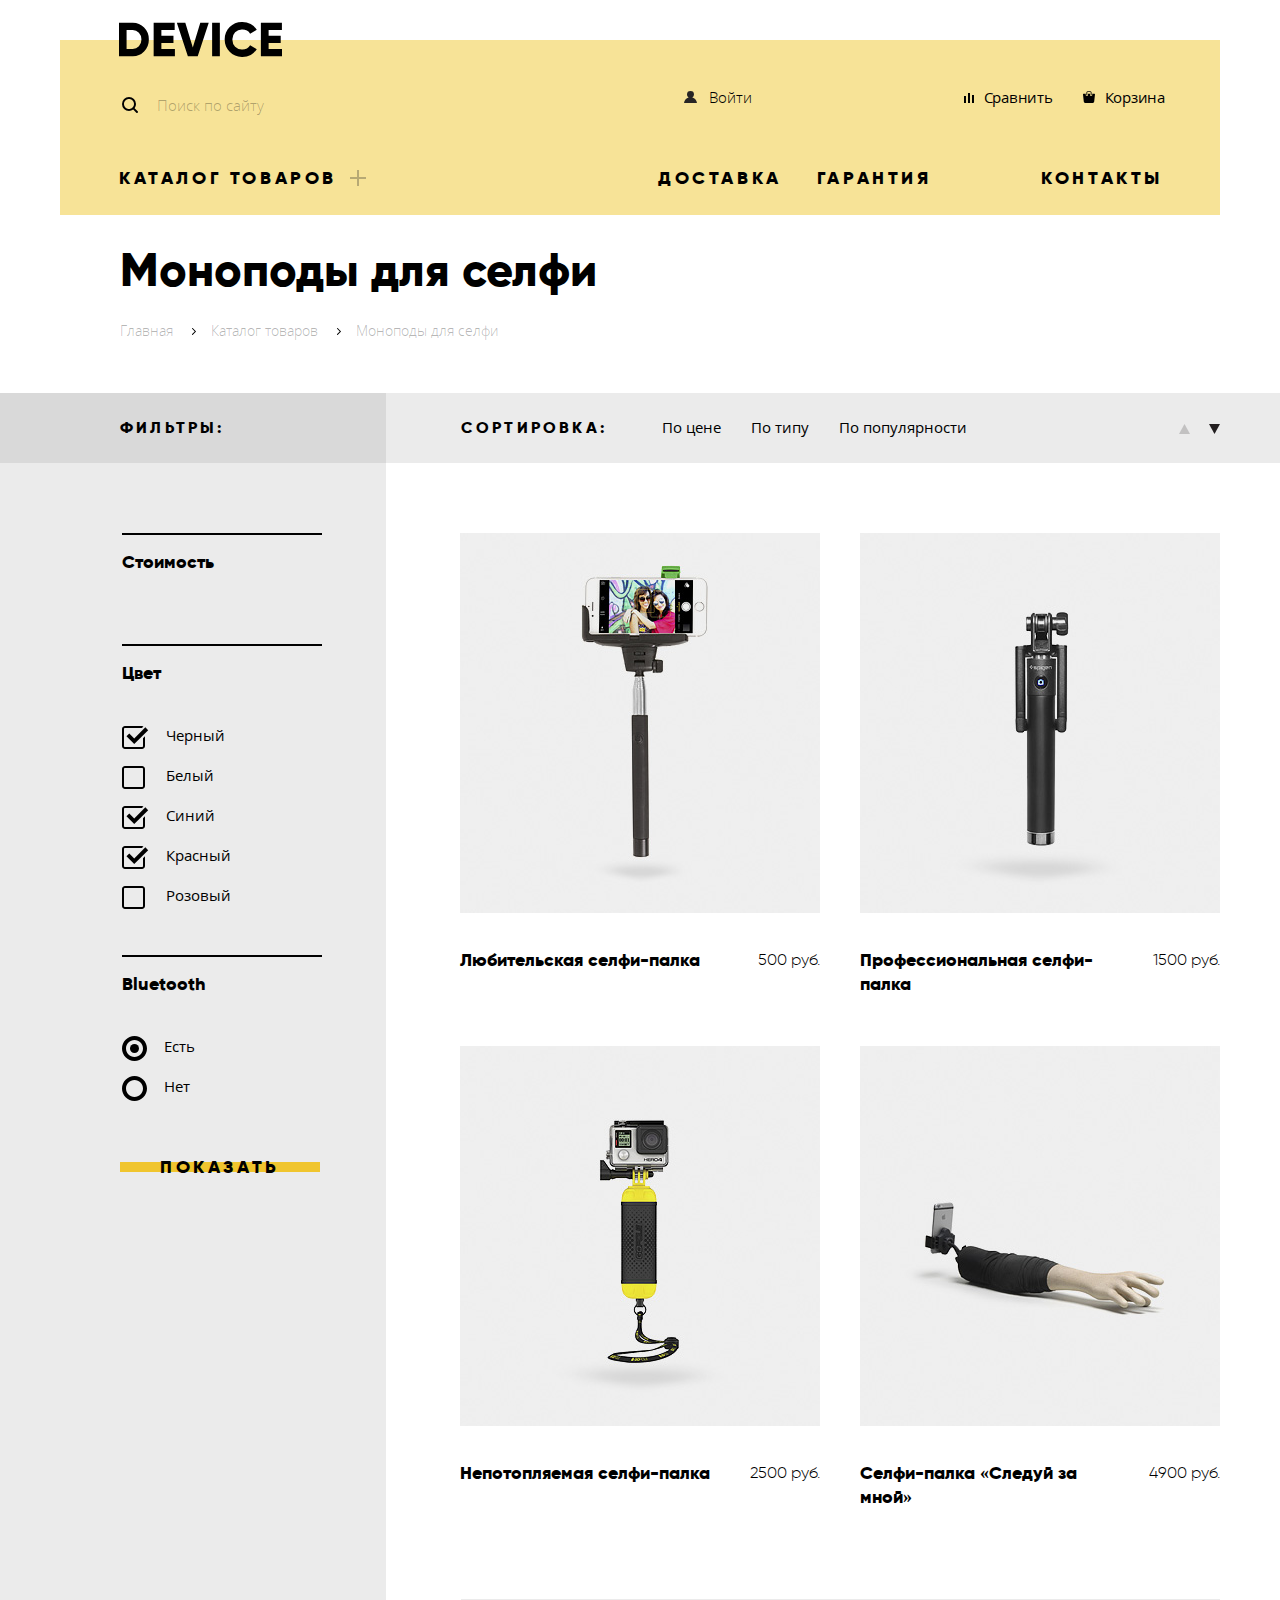
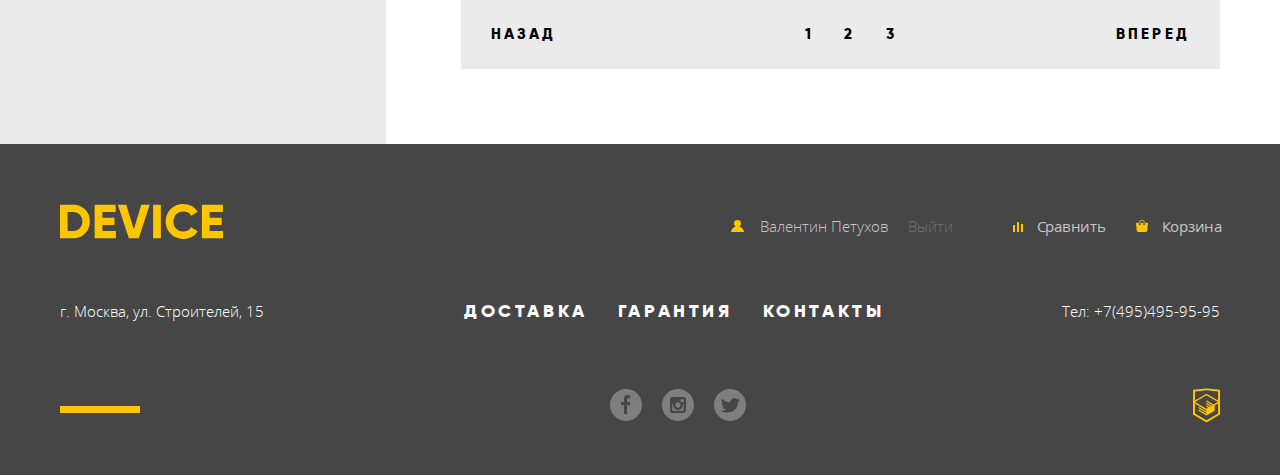
==== catalog.html @ a3d9fb9e "Коммит" ====
<!DOCTYPE html>
<html lang="ru">
  <head>
    <meta charset="utf-8">
    <title>HTML Academy: Девайс</title>
    <link rel="stylesheet" href="css/fonts.css">
    <link rel="stylesheet" href="css/style.css">
  </head>
  <body class="page">
    <!-- Шапка -->
    <header class="header catalog-header">
        <!-- Логотип -->
        <a class="logotype header__logotype" href="index.html" aria-label="Логотип Device">
            <svg xmlns="http://www.w3.org/2000/svg" width="163" height="35" viewBox="0 0 163 35">
                <path d="M-.151.702v33.6h13.532a15.72 15.72 0 0 0 11.72-4.824 16.458 16.458 0 0 0 4.712-11.976 16.458 16.458 0 0 0-4.712-11.976A15.723 15.723 0 0 0 13.381.702H-.151zM7.582 26.91V8.091h5.8a8.646 8.646 0 0 1 6.5 2.568 9.407 9.407 0 0 1 2.489 6.84 9.406 9.406 0 0 1-2.489 6.84 8.642 8.642 0 0 1-6.5 2.568h-5.8zm34.8-5.952h12.082v-7.3H42.378V8.091h13.291V.702H34.645v33.6H55.91V26.91H42.378v-5.952zm36.343 13.344L89.744.702h-8.458l-7.491 24.72L66.304.702h-8.457l11.019 33.6h9.859zm14.4 0h7.733V.702h-7.733v33.6zm38.615-1.416a15.506 15.506 0 0 0 6.041-5.688l-6.67-3.84a7.482 7.482 0 0 1-3.165 3.024 9.87 9.87 0 0 1-4.664 1.1 9.595 9.595 0 0 1-7.177-2.736 9.909 9.909 0 0 1-2.682-7.248 9.909 9.909 0 0 1 2.682-7.248 9.595 9.595 0 0 1 7.177-2.736 9.897 9.897 0 0 1 4.639 1.08 7.592 7.592 0 0 1 3.19 3.048l6.67-3.84a15.873 15.873 0 0 0-6.09-5.688 17.42 17.42 0 0 0-8.409-2.088c-9.779-.272-17.797 7.691-17.591 17.472-.208 9.781 7.809 17.747 17.588 17.476a17.52 17.52 0 0 0 8.458-2.088zm17.881-11.928h12.082v-7.3h-12.085V8.091h13.29V.702h-21.023v33.6h21.265V26.91h-13.532v-5.952z" data-name="-e-logo"/>
            </svg>
        </a>
        <!-- Меню -->
        <section class="menu">
            <h2 class="visually-hidden">Меню</h2>
            <!-- Поиск -->
            <form class="search" action="https://echo.htmlacademy.ru" method="GET">
                <input class="search__input" name="search-field" type="text" placeholder="Поиск по сайту"><!--
             --><button class="search__button" type="submit">Найти</button>
            </form>

            <!-- Блок пользователя -->
            <ul class="user-menu">
                <li class="user-menu__item">
                    <a class="user-menu__link login-icon" href="login.html">Войти</a>
                </li>
            </ul>

            <!-- Блок корзины -->
            <ul class="cart-menu">
                <li class="cart-menu__item">
                    <a class="cart-menu__link compare-icon" href="compare.html">Сравнить</a>
                </li>
                <li class="cart-menu__item">
                    <a class="cart-menu__link cart-icon" href="cart.html">Корзина</a>
                </li>
            </ul>
        </section>

        <!-- Навигация -->
        <nav class="navigation">
            <h2 class="visually-hidden">Навигация</h2>
            <ul class="navigation__list">
                <li class="navigation__item">
                    <button class="navigation__button plus-icon" type="button">Каталог товаров</button>
                </li>
                <li class="navigation__item">
                    <a class="navigation__link" href="">Доставка</a>
                </li>
                <li class="navigation__item">
                    <a class="navigation__link" href="">Гарантия</a>
                </li>
                <li class="navigation__item">
                    <a class="navigation__link" href="">Контакты</a>
                </li>
            </ul>
        </nav>
        <section class="dropdown">
            <h3 class="visually-hidden">Каталог товаров</h3>
            <ul class="dropdown__list">
                <li class="dropdown__item">
                    <a class="dropdown__link" href="">Виртуальная реальность</a>
                </li>
                <li class="dropdown__item">
                    <a class="dropdown__link" href="catalog.html">Моноподы для селфи</a>
                </li>
                <li class="dropdown__item">
                    <a class="dropdown__link" href="">Экшн-камеры</a>
                </li>
            </ul>
            <ul class="dropdown__list">
                <li class="dropdown__item">
                    <a class="dropdown__link" href="">Фитнес-браслеты</a>
                </li>
                <li class="dropdown__item">
                    <a class="dropdown__link" href="">Умные часы</a>
                </li>
            </ul>
            <ul class="dropdown__list">
                <li class="dropdown__item">
                    <a class="dropdown__link" href="">Квадрокоптеры</a>
                </li>
            </ul>
        </section>
    </header>

    <!-- Основное содержание -->
    <main class="main">
       <header class="main__header">
           <h1 class="main__title">Моноподы для селфи</h1>
           <ul class="breadcrumbs">
               <li class="breadcrumbs__item">
                    <a href="index.html" class="breadcrumbs__link">Главная</a>
               </li>
               <li class="breadcrumbs__item">
                    <a href="" class="breadcrumbs__link">Каталог товаров</a>
               </li>
               <li class="breadcrumbs__item">
                    Моноподы для селфи
               </li>
           </ul>
       </header>
       <section class="products">
            <h2 class="visually-hidden">Товары</h2>
           <div class="products__content">
               <section class="filters">
                    <h3 class="filters__title">Фильтры:</h3>
                    <form class="filters__form" action="https://echo.htmlacademy.ru">
                        <fieldset class="filters-group filters__group">
                            <h4 class="filters-group__title">Стоимость</h4>
                            <input type="range">
                        </fieldset>
                        <fieldset class="filters-group filters__group">
                            <h4 class="filters-group__title">Цвет</h4>
                            <input type="checkbox" name="color" value="black" id="color-black" checked>
                            <label for="color-black">Черный</label>
                            <br>
                            <input type="checkbox" name="color" value="white" id="color-white">
                            <label for="color-white">Белый</label>
                            <br>
                            <input type="checkbox" name="color" value="blue" id="color-blue" checked>
                            <label for="color-blue">Синий</label>
                            <br>
                            <input type="checkbox" name="color" value="red" id="color-red" checked>
                            <label for="color-red">Красный</label>
                            <br>
                            <input type="checkbox" name="color" value="pink" id="color-pink">
                            <label for="color-pink">Розовый</label>
                        </fieldset>
                        <fieldset class="filters-group filters__group">
                            <h4 class="filters-group__title">Bluetooth</h4>
                            <input type="radio" name="bluetooth" value="on" id="bluetooth-on" checked>
                            <label for="bluetooth-on">Есть</label>
                            <br>
                            <input type="radio" name="bluetooth" value="off" id="bluetooth-off">
                            <label for="bluetooth-off">Нет</label>
                        </fieldset>
                        <button class="button button--filters" type="submit">Показать</button>
                    </form>
               </section>
               <div class="products-list-wrapper">
                   <section class="sort">
                       <h3 class="sort__title">Сортировка:</h3>
                       <ul class="sort__list">
                           <li class="sort__item">По цене</li>
                           <li class="sort__item">По типу</li>
                           <li class="sort__item">По популярности</li>
                       </ul>
                       <div class="sort__up-down">
                           <button class="up" type="button">По возрастанию</button>
                           <button class="down">По убыванию</button>
                       </div>
                   </section>
                    <ul class="products__list">
                        <li class="product products__item">
                            <div class="product__info">
                                <h3 class="product__title">Любительская селфи-палка</h3>
                                <span class="product__price">500 руб.</span>
                            </div>
                            <img src="img/item-1-jpg.jpg" alt="Любительская селфи-палка" width="360" height="380">
                        </li>
                        <li class="product products__item">
                            <div class="product__info">
                                <h3 class="product product__title">Профессиональная селфи-палка</h3>
                                <span class="product__price">1500 руб.</span>
                            </div>
                            <img src="img/item-2-jpg.jpg" alt="Профессиональная селфи-палка" width="360" height="380">
                        </li>
                        <li class="product products__item">
                            <div class="product__info">
                                <h3 class="product__title">Непотопляемая селфи-палка</h3>
                                <span class="product__price">2500 руб.</span>
                            </div>
                            <img src="img/item-3-jpg.jpg" alt="Непотопляемая селфи-палка" width="360" height="380">
                        </li>
                        <li class="product products__item">
                            <div class="product__info">
                                <h3 class="product__title">Селфи-палка «Следуй за мной»</h3>
                                <span class="product__price">4900 руб.</span>
                            </div>
                            <img src="img/item-4-jpg.jpg" alt="Селфи-палка «Следуй за мной»" width="360" height="380">
                        </li>
                    </ul>
                   <ul class="pagination">
                       <li class="pagination__item">
                            <a class="pagination__link">Назад</a>
                       </li>
                       <li class="pagination__item">
                           <a class="pagination__link">1</a>
                       </li>
                       <li class="pagination__item">
                           <a class="pagination__link" href="catalog/page-2.html">2</a>
                       </li>
                       <li class="pagination__item">
                           <a class="pagination__link" href="catalog/page-3.html">3</a>
                       </li>
                       <li class="pagination__item">
                           <a class="pagination__link" href="catalog/page-4.html">Вперед</a>
                       </li>
                   </ul>
               </div>
           </div>
       </section>
    </main>

    <!-- Подвал -->
    <footer class="footer">
        <div class="footer__row">
            <!-- Логотип -->
            <a class="logotype logotype--gold" href="index.html" aria-label="Логотип Device">
                <svg xmlns="http://www.w3.org/2000/svg" width="163" height="35" viewBox="0 0 163 35">
                    <path d="M-.151.702v33.6h13.532a15.72 15.72 0 0 0 11.72-4.824 16.458 16.458 0 0 0 4.712-11.976 16.458 16.458 0 0 0-4.712-11.976A15.723 15.723 0 0 0 13.381.702H-.151zM7.582 26.91V8.091h5.8a8.646 8.646 0 0 1 6.5 2.568 9.407 9.407 0 0 1 2.489 6.84 9.406 9.406 0 0 1-2.489 6.84 8.642 8.642 0 0 1-6.5 2.568h-5.8zm34.8-5.952h12.082v-7.3H42.378V8.091h13.291V.702H34.645v33.6H55.91V26.91H42.378v-5.952zm36.343 13.344L89.744.702h-8.458l-7.491 24.72L66.304.702h-8.457l11.019 33.6h9.859zm14.4 0h7.733V.702h-7.733v33.6zm38.615-1.416a15.506 15.506 0 0 0 6.041-5.688l-6.67-3.84a7.482 7.482 0 0 1-3.165 3.024 9.87 9.87 0 0 1-4.664 1.1 9.595 9.595 0 0 1-7.177-2.736 9.909 9.909 0 0 1-2.682-7.248 9.909 9.909 0 0 1 2.682-7.248 9.595 9.595 0 0 1 7.177-2.736 9.897 9.897 0 0 1 4.639 1.08 7.592 7.592 0 0 1 3.19 3.048l6.67-3.84a15.873 15.873 0 0 0-6.09-5.688 17.42 17.42 0 0 0-8.409-2.088c-9.779-.272-17.797 7.691-17.591 17.472-.208 9.781 7.809 17.747 17.588 17.476a17.52 17.52 0 0 0 8.458-2.088zm17.881-11.928h12.082v-7.3h-12.085V8.091h13.29V.702h-21.023v33.6h21.265V26.91h-13.532v-5.952z" data-name="-e-logo"/>
                </svg>
            </a>

            <!-- Блок пользователя -->
            <ul class="user-menu footer__user-menu">
                <li class="user-menu__item login-icon login-icon--gold">
                    <a class="user-menu__link user-menu__link--color_white" href="profile.html">Валентин Петухов</a>
                </li>
                <li class="user-menu__item logout">
                    <a class="user-menu__link user-menu__link--color_white" href="logout.html">Выйти</a>
                </li>
            </ul>

            <!-- Блок корзины -->
            <ul class="cart-menu footer__cart-menu">
                <li class="cart-menu__item compare-icon compare-icon--gold">
                    <a class="cart-menu__link cart-menu__link--color_white" href="compare.html">Сравнить</a>
                </li>
                <li class="cart-menu__item cart-icon cart-icon--gold">
                    <a class="cart-menu__link cart-menu__link--color_white" href="cart.html">Корзина</a>
                </li>
            </ul>
        </div>

        <div class="footer__row">
            <address class="address">г. Москва, ул. Строителей, 15</address>

            <!-- Навигация -->
            <nav class="footer-navigation">
                <h2 class="visually-hidden">Навигация</h2>
                <ul class="footer-navigation__list">
                    <li class="footer-navigation__item">
                        <a class="footer-navigation__link" href="">Доставка</a>
                    </li>
                    <li class="footer-navigation__item">
                        <a class="footer-navigation__link" href="">Гарантия</a>
                    </li>
                    <li class="footer-navigation__item">
                        <a class="footer-navigation__link" href="">Контакты</a>
                    </li>
                </ul>
            </nav>

            <span class="telephone">Тел: <a href="tel:+74954959595">+7(495)495-95-95</a></span>
        </div>

        <div class="footer__row footer__string">
            <!-- Социальные сети -->
            <ul class="socials">
                <li class="socials__item">
                    <a class="socials__link" href="">
                        <img src="img/fb.svg" alt="Мы в Фейсбук" width="32" height="32">
                    </a>
                </li>
                <li class="socials__item">
                    <a class="socials__link" href="">
                        <img src="img/instagram.svg" alt="Мы в Инстаграм" width="32" height="32">
                    </a>
                </li>
                <li class="socials__item">
                    <a class="socials__link" href="">
                        <img src="img/twitter.svg" alt="Мы в Твиттер" width="32" height="32">
                    </a>
                </li>
            </ul>

            <!-- Копирайт -->
            <a class="copyright" href="https://up.htmlacademy.ru/htmlcss/26" target="_blank">
                <img src="img/logo-html.svg" alt="Разработано HTML Academy" width="27" height="35">
            </a>
        </div>
    </footer>

    <!-- Модальное окно: Написать нам -->
    <div class="contacts--modal">
        <form class="contacts--modal__form" action="https://echo.htmlacademy.ru" method="post">
            <label for="name-field--modal">Ваше имя:</label>
            <input class="contacts--modal__name-field" id="name-field--modal" type="text">
            <label for="email-field--modal">Ваш e-mail:</label>
            <input class="contacts--modal__email-field" id="email-field--modal" type="email">
            <label for="text-field--modal">Текст письма:</label>
            <textarea class="contacts--modal__text-field" name="text" id="text-field--modal">
                В свободной форме
            </textarea>
            <button class="button" type="submit">Отправить</button>
        </form>
        <button class="contacts--modal__close-button">Закрыть</button>
    </div>

    <!-- Модальное окно: Карта -->
    <div class="map--modal">
        <a class="map--modal__link" href="https://www.google.ru/maps/place/%D1%83%D0%BB.+%D0%A1%D1%82%D1%80%D0%BE%D0%B8%D1%82%D0%B5%D0%BB%D0%B5%D0%B9,+15,+%D0%9C%D0%BE%D1%81%D0%BA%D0%B2%D0%B0,+119311/@55.687034,37.5274293,17z/data=!3m1!4b1!4m5!3m4!1s0x46b54cf65f5c8955:0x694710ccd55501e!8m2!3d55.687031!4d37.529618?hl=ru" target="_blank">
            <img class="map--modal__image" src="img/map-big-jpg.jpg" alt="Адрес: г. Москва, ул. Строителей д. 15" width="960" height="559">
        </a>
        <button class="map--modal__close-button">Закрыть</button>
    </div>
    <script src="js/script.js"></script>
</body>
</html>
---- css/fonts.css ----
@font-face {
  font-family: "Open Sans";
  src: url("../fonts/opensans.woff2") format("woff2"),
       url("../fonts/opensans.woff") format("woff"),
       url("../fonts/OpenSans-Regular.ttf") format("truetype");
  font-weight: 500;
}

@font-face {
  font-family: "Open Sans";
  src: url("../fonts/opensanslight.woff2") format("woff2"),
       url("../fonts/opensanslight.woff") format("woff"),
       url("../fonts/OpenSans-Light.ttf") format("truetype");
  font-weight: 100;
}

@font-face {
  font-family: "Gilroy";
  src: url("../fonts/gilroylight.woff2") format("woff2"),
       url("../fonts/gilroylight.woff") format("woff"),
       url("../fonts/Gilroylight.ttf") format("truetype");
  font-weight: 100;
}

@font-face {
  font-family: "Gilroy";
  src: url("../fonts/gilroyextrabold.woff2") format("woff2"),
       url("../fonts/gilroyextrabold.woff") format("woff"),
       url("../fonts/Gilroyextrabold.ttf") format("truetype");
  font-weight: 900;
}
---- css/style.css ----
/*************************************** БАЗОВЫЕ СТИЛИ ************************************/

*:focus {
  outline: none;
}

*, *::before, *::after {
  box-sizing: inherit;
}

html {
  box-sizing: border-box;
}

html,
body {
  /* Типографика */
  font-family: "Open Sans";
  font-weight: 100;
  font-size: 15px;
  font-weight: normal;
  line-height: 30px;

  /* Оформление */
  background-color: #fff;
}

body {
  /* Блочная модель */
  margin: 0;
  padding-top: 40px;
}

a,
button {
  /* Типографика */
  font: inherit;
  text-decoration: none;
  color: #000;
  cursor: pointer;
}

/************************************* СЛУЖЕБНЫЕ КЛАССЫ *********************************************/

.visually-hidden {
  /* Пока не доступное скрытие элементов */
  display: none;
}

/************************************* КАСТОМНЫЕ ЭЛЕМЕНТЫ ******************************************/

/* Логотип */
.logotype--gold svg {
  /* Оформление */
  fill: #ffc600;
}

/* Кнопка */
.button {
  /* Позиционирование */
  position: relative;
  z-index: 10;

  /* Блочная модель */
  display: block;
  width: 220px;

  /* Типографика */
  font-family: "Gilroy";
  font-weight: 900;
  font-size: 18px;
  line-height: 40px;
  text-transform: uppercase;
  letter-spacing: 3.6px;
  text-align: center;

  /* Оформление */
  background: none;
  background-color: transparent;
  border: none;
}

.button--s {
  width: 160px;
}

.button--xl {
  width: 260px;
}

.button::before {
  content: "";

  /* Позиционирование */
  position: absolute;
  top: 16px;
  bottom: 16px;
  left: 0;
  right: 0;
  z-index: -1;

  /* Блочная модель */
  display: block;
  padding: 0;

  /* Анимация */
  transition: top, bottom;
  transition-duration: 0.3s;

  /* Оформление */
  background-color: #f0c52e;
}

.button:hover::before {
  /* Позиционирование */
  top: 0;
  bottom: 0;
}

.button:active {
  /* Оформление */
  color: rgba(0, 0, 0, 0.3);
}

.address {
  font-family: "Open Sans";
  font-weight: 100;
  font-size: 15px;
  line-height: 30px;
  font-style: normal;
}

.contacts--modal,
.map--modal {
  display: none;
}

/***************************************** ШАПКА ************************************/

.header {
  /* Позиционирование */
  position: relative;

  /* Блочная модель */
  width: 1160px;
  min-height: 324px;
  padding-top: 42px;
  padding-left: 59px;
  padding-right: 57px;
  margin-left: auto;
  margin-right: auto;

  /* Оформление */
  background-color: #F7E397;
}

.catalog-header {
  /* Блочная модель */
  min-height: 0;

  /* Оформление */
  border-bottom: 1px solid transparent;
}

.header__logotype {
  /* Позиционирование */
  position: absolute;
  top: -18px;
}

.header__logotype:hover {
  /* Оформление */
  opacity: 0.6;
}

.header__logotype:active {
  /* Оформление */
  opacity: 0.3;
}

/********************* Меню ********************/

.menu {
  /* Блочная модель */
  display: flex;
  margin-bottom: 36px;
}

.search {
  /* Блочная модель */
  margin-left: 3px;
  margin-right: 240px;
}

.search__input {
  /* Блочная модель */
  padding-left: 35px;

  /* Типографика */
  font: inherit;
  color: rgba(0, 0, 0, 0.3);
  line-height: 40px;

  /* Оформление */
  background: none;
  background-image: url("../img/search.svg");
  background-repeat: no-repeat;
  background-position: 0 50%;
  border: none;
}

.search__input::-webkit-input-placeholder {
  /* Типографика */
  font-family: "Open Sans";
  font-weight: 100;
  font-size: 15px;
  line-height: 30px;
  color: rgba(0, 0, 0, 0.3);
}

.search__input:-ms-input-placeholder {
  /* Типографика */
  font-family: "Open Sans";
  font-weight: 100;
  font-size: 15px;
  line-height: 30px;
  color: rgba(0, 0, 0, 0.3);
}

.search__input:-moz-placeholder {
  font-family: "Open Sans";
  font-weight: 100;
  font-size: 15px;
  line-height: 30px;
  color: rgba(0, 0, 0, 0.3);
}

.search__input:hover::-webkit-input-placeholder {
  /* Типографика */
  color: rgba(0, 0, 0, 0.6);
}

.search__input:hover:-ms-input-placeholder {
  /* Типографика */
  color: rgba(0, 0, 0, 0.6);
}

.search__input:hover:-moz-placeholder {
  /* Типографика */
  color: rgba(0, 0, 0, 0.6);
}

.search__input:focus {
  /* Типографика */
  color: rgba(0, 0, 0, 1);

  /* Оформление */
  border-bottom: 2px solid black;
}

.search__button {
  /* Блочная модель */
  padding-left: 20px;
  padding-right: 20px;

  /* Типографика */
  font-family: "Open Sans";
  font-weight: 100;
  font-size: 15px;
  line-height: 40px;

  /* Оформление */
  background: none;
  border: 2px solid black;
  visibility: hidden;
}

.search__input:focus + .search__button,
.search__button:hover {
  /* Оформление */
  visibility: visible;
}

.search__button:hover {
  /* Типографика */
  color: #fff;

  /* Оформление */
  background-color: #000;
}

.search__button:active {
  /* Типографика */
  color: rgba(255, 255, 255, 0.3);
}

.user-menu {
  /* Блочная модель */
  display: flex;
  margin: 0;
  padding: 0;

  /* Оформление */
  list-style: none;
}

.user-menu__item {
  /* Блочная модель */
  margin-right: 20px;
}

.user-menu__link {
  /* Типографика */
  font-family: "Open Sans";
  font-weight: 100;

  /* Оформление */
  background: none;
  border: none;
}

.dropdown__link:hover,
.navigation__button:hover,
.navigation__link:hover,
.cart-menu__link:hover,
.user-menu__link:hover {
  /* Типографика */
  color: rgba(0, 0, 0, 0.6);
}

.dropdown__link:active,
.navigation__button:active,
.navigation__link:active,
.cart-menu__link:active,
.user-menu__link:active {
  /* Типографика */
  color: rgba(0, 0, 0, 0.3);
}

.logout {
  /* Оформление */
  opacity: 0.3;
}

.login-icon::before {
  content: "";

  /* Блочная модель */
  display: inline-block;
  margin-right: 12px;
  width: 13px;
  height: 12px;

  /* Блочная модель */
  background-image: url("../img/user.svg");
}

.cart-menu {
  /* Блочная модель */
  display: flex;
  margin: 0;
  margin-left: auto;
  padding: 0;

  /* Оформление */
  list-style: none;
}

.cart-menu__link {
  /* Типографика */
  letter-spacing: -0.24px;

  /* Оформление */
  background: none;
  border: none;
}

.compare-icon::before {
  content: "";

  /* Блочная модель */
  display: inline-block;
  margin-right: 10px;
  width: 10px;
  height: 10px;

  /* Оформление */
  background-image: url("../img/compare.svg");
}

.cart-icon::before {
  content: "";

  /* Блочная модель */
  display: inline-block;
  margin-right: 10px;
  width: 12px;
  height: 12px;

  /* Оформление */
  background-image: url("../img/cart.svg");
}

.cart-menu__item:last-child {
  /* Блочная модель */
  margin-left: 30px;
  margin-right: -2px;
}

/****************** Навигация ******************/

.navigation {
  /* Блочная модель */
  margin-bottom: 20px;
}

.navigation__list {
  /* Блочная модель */
  display: flex;
  padding: 0;
  margin: 0;

  /* Типографика */
  font-family: "Gilroy";
  font-weight: 900;

  /* Оформление */
  list-style: none;
}

.navigation__item {
  /* Блочная модель */
  margin-right: 35px;
}

.navigation__item:first-child {
  /* Блочная модель */
  margin-right: 292px;
}

.navigation__item:last-child {
  /* Блочная модель */
  margin-left: auto;
  margin-right: 0;
}

.navigation__button {
  /* Блочная модель */
  padding: 0;

  /* Типографика */
  font-size: 18px;
  line-height: 24px;
  text-transform: uppercase;
  letter-spacing: 3.6px;

  /* Оформление */
  background: none;
  border: none;
}

.plus-icon::after {
  content: "";

  /* Блочная модель */
  display: inline-block;
  margin-left: 13px;
  width: 16px;
  height: 16px;

  /* Типографика */
  vertical-align: -2px;

  /* Оформление */
  background-image: url("../img/plus.svg");
  opacity: 0.3;
}

.navigation__link {
  /* Типографика */
  font-size: 18px;
  line-height: 24px;
  text-transform: uppercase;
  letter-spacing: 3.6px;
}

.dropdown {
  /* Позиционирование */
  position: relative;
  z-index: 20;

  /* Блочная модель */
  display: none;

  /* Типографика */
  font-family: "Open Sans";
  font-weight: 100;

  /* Оформление */
  background-color: #F7E397;
}

.dropdown__list {
  /* Блочная модель */
  margin: 0;
  margin-right: 60px;
  padding: 0;

  /* Типографика */
  list-style: none;
}

.dropdown__item {
  /* Блочная модель */
  margin-bottom: 20px;
}

/****************** Промо блок *****************/

.promo {
  /* Позиционирование */
  position: relative;
  z-index: 0;

  /* Блочная модель */
  width: 1160px;
  padding-left: 60px;
  padding-right: 60px;
  margin: 0 auto;
  margin-top: -125px;
  margin-bottom: 50px;
}

.slider {
  /* Позиционирование */
  position: relative;

  /* Блочная модель */
  height: 550px;

  /* Разное */
  overflow: hidden;
}

.slider__controls {
  /* Позиционирование */
  position: absolute;
  bottom: 175px;
  right: 0;

  /* Блочная модель */
  display: flex;

  /* Оформление */
  list-style: none;
}

#slider-button1:checked ~ .slider__cards {
  /* Разное */
  transform: translateY(0);
}

#slider-button2:checked ~ .slider__cards {
  /* Разное */
  transform: translateY(-600px);
}

#slider-button3:checked ~ .slider__cards {
  /* Разное */
  transform: translateY(-1200px);
}

.slider-controls__item {
  /* Блочная модель */
  margin-right: 8px;
}

.slider-controls__button {
  /* Блочная модель */
  display: inline-block;
  width: 12px;
  height: 12px;

  /* Оформление */
  background-image: url("../img/slider-button-empty.svg");
  background-size: 12px 12px;

  /* Разное */
  cursor: pointer;
}

.slider-controls input:checked ~ .slider-controls__button {
  /* Оформление */
  background-image: url("../img/slider-button.svg");
}

.slider-controls input {
  /* Блочная модель */
  margin: 0;

  /* Оформление */
  visibility: hidden;
}

.slider-controls__button:focus {
  /* Оформление */
  background-image: url("../img/slider-button.svg");
}


.slider__cards {
  /* Блочная модель */
  padding: 0;

  /* Анимация */
  transition: transform 0.5s ease-in-out;

  /* Разное */
  transform: translateY(0px);
}

.product-card {
  /* Позиционирование */
  position: relative;

  /* Блочная модель */
  display: flex;
  flex-direction: row-reverse;
  justify-content: space-between;
  height: 550px;
  padding: 0;
  margin: 0;
  margin-bottom: 50px;
}

.product-card__info {
  /* Блочная модель */
  width: 510px;
}

.product-card__info::before {
  content: "";

  /* Позиционирование */
  position: absolute;
  top: 35px;

  /* Блочная модель */
  display: block;
  width: 100px;
  height: 7px;

  /* Оформление */
  background-color: #fff;
}

.product-card__title {
  /* Блочная модель */
  margin: 0;
  margin-top: 77px;
  margin-bottom: 18px;

  /* Типографика */
  font-family: "Gilroy";
  font-weight: bolder;
  font-size: 47px;
  line-height: 56px;
  letter-spacing: 0.47px;
}

.product-card__text {
  /* Блочная модель */
  margin-bottom: 43px;

  /* Типографика */
  color: #464646;
}

.product-card__button {
  /* Блочная модель */
  margin-bottom: 52px;
}

.product-card__characters {
  /* Блочная модель */
  display: flex;

  /* Типографика */
  font-family: "Gilroy";
  font-weight: 100;
}

.product-card__characters-group {
  /* Блочная модель */
  display: flex;
  flex-direction: column-reverse;
  align-items: flex-start;
  margin-right: 80px;
}

.product-card__characters-group:last-child {
  /* Блочная модель */
  margin: 0;
}

.product-card__key {
  /* Типографика */
  font-size: 13px;
}

.product-card__value {
  /* Блочная модель */
  margin: 0;
  margin-bottom: 5px;

  /* Типографика */
  font-size: 36px;
  line-height: 48px;
}

.slider__index {
  /* Позиционирование */
  position: absolute;
  top: -16px;
  right: 0px;
  z-index: -1;

  /* Типографика */
  font-family: "Gilroy";
  font-weight: bolder;
  font-size: 179px;
  line-height: 179px;
  color: #fff;
}

/****************** Каталог ********************/

.main__catalog {
  /* Блочная модель */
  margin-bottom: 180px;
}

.catalog {
  /* Блочная модель */
  width: 1160px;
  margin-left: auto;
  margin-right: auto;
}

.catalog__list {
  /* Блочная модель */
  display: flex;
  justify-content: space-between;
  padding: 0;
  margin: 0;

  /* Типографика */
  font-family: "Gilroy";
  font-weight: 900;
  font-size: 18px;
  line-height: 24px;
  letter-spacing: 0.18px;

  /* Оформление */
  list-style: none;
}

.catalog__item {
  /* Блочная модель */
  width: 160px;
}

.catalog__link {
  /* Позиционирование */
  position: relative;
}

.catalog__link::before {
  content: "";

  /* Блочная модель */
  display: block;
  height: 160px;
  margin-bottom: 40px;

  /* Оформление */
  background-color: #F7E397;
}

.catalog__link:hover::before {
  /* Оформление */
  background-color: #f0c52e;
}

.catalog__link--bg_virtual-reality::before {
  /* Оформление */
  background-image: url("../img/popular-1.svg");
  background-size: 97px 55px;
  background-repeat: no-repeat;
  background-position: 50% 50%;
}

.catalog__link--bg_monopods-for-selfie::before {
  /* Оформление */
  background-image: url("../img/popular-2.svg");
  background-size: 86px 117px;
  background-repeat: no-repeat;
  background-position: 50% 100%;
}

.catalog__link--bg_action-cameras::before {
  /* Оформление */
  background-image: url("../img/popular-3.svg");
  background-size: 71px 87px;
  background-repeat: no-repeat;
  background-position: 50% 50%;
}

.catalog__link--bg_fitness-bracelets::before {
  /* Оформление */
  background-image: url("../img/popular-4.svg");
  background-size: 107px 65px;
  background-repeat: no-repeat;
  background-position: 50% 50%;
}

.catalog__link--bg_smart-watches::before {
  /* Оформление */
  background-image: url("../img/popular-5.svg");
  background-size: 56px 98px;
  background-repeat: no-repeat;
  background-position: 50% 50%;
}

.catalog__link--bg_quadcopters::before {
  /* Оформление */
  background-image: url("../img/popular-6.svg");
  background-size: 132px 69px;
  background-repeat: no-repeat;
  background-position: 50% 50%;
}

.catalog__link--bg_virtual-reality:active::before,
.catalog__link--bg_monopods-for-selfie:active::before,
.catalog__link--bg_action-cameras:active::before,
.catalog__link--bg_fitness-bracelets:active::before,
.catalog__link--bg_smart-watches:active::before,
.catalog__link--bg_quadcopters:active::before {
  /* Оформление */
  opacity: 0.3;
}

/******************* Услуги ********************/

.services {
  /* Блочная модель */
  min-width: 1160px;
  margin-bottom: 95px;

  /* Оформление */
  background-color: #e5e5e5;
}

.services__content {
  /* Позиционирование */
  position: relative;
  top: -100px;

  /* Блочная модель */
  display: flex;
  justify-content: space-between;
  width: 1160px;
  margin-left: auto;
  margin-right: auto;
}

.services__tabs {
  /* Блочная модель */
  padding: 0;
  padding-top: 80px;
  padding-bottom: 80px;
  margin: 0;

  /* Оформление */
  list-style: none;
  border-right: 7px solid black;
}

.services__tab {
  /* Блочная модель */
  margin-bottom: 20px;
}

.services__button {
  /* Блочная модель */
  padding-left: 20px;
  padding-right: 130px;

  /* Типографика */
  font-family: "Gilroy";
  font-weight: 900;
  text-transform: uppercase;
  letter-spacing: 3.6px;
  line-height: 40px;
  color: #f7e184;

  /* Оформление */
  background-color: #000;
  border: none;
}

.descriptions-wrapper {
  /* Блочная модель */
  width: 900px;
  height: 300px;

  /* Разное */
  overflow: hidden;
}

.services__descriptions {
  /* Блочная модель */
  padding: 0;
  padding-top: 12px;
  padding-left: 115px;

  /* Оформление */
  list-style: none;

  /* Разное */
  overflow: hidden;
  transform: translateY(0px);
}

.services__description {
  /* Блочная модель */
  height: 300px;
}

.services__description::before {
  content: "";

  /* Блочная модель */
  display: block;
  width: 136px;
  height: 164px;
  margin-right: 60px;
  float: right;
}

.delivery-icon::before {
  /* Оформление */
  background-image: url("../img/delivery.svg");
}

.warranty-icon::before {
  /* Блочная модель */
  width: 171px;
  height: 194px;

  /* Оформление */
  background-image: url("../img/warranty.svg");
}

.credit-icon::before {
  /* Блочная модель */
  width: 156px;
  height: 186px;

  /* Оформление */
  background-image: url("../img/credit.svg");
}

.delivery-icon::before {
  /* Оформление */
  background-image: url("../img/delivery.svg");
}

.services__title {
  /* Блочная модель */
  margin-bottom: 35px;

  /* Типографика */
  font-family: "Gilroy";
  font-weight: 900;
  font-size: 47px;
  line-height: 47px;
  letter-spacing: 0.47px;
}

.services__text {
  /* Блочная модель */
  width: 450px;

  /* Типографика */
  font-family: "Open Sans";
  font-weight: 100;
  font-size: 15px;
  line-height: 30px;
}

/**************** Производители ****************/

.brands {
  /* Блочная модель */
  width: 1160px;
  margin-left: auto;
  margin-right: auto;
  margin-bottom: 100px;
}

.brands__list {
  /* Блочная модель */
  display: flex;
  justify-content: space-between;

  /* Оформление */
  list-style: none;
}

.brands__image {
  /* Оформление */
  filter: grayscale(100%);
  opacity: 0.2;
}

.brands__image:hover {
  /* Оформление */
  filter: grayscale(0%);
  opacity: 1;
}


.main__row {
  /* Блочная модель */
  display: flex;
  justify-content: space-between;
  width: 1160px;
  margin-left: auto;
  margin-right: auto;
}

.about-us {
  /* Блочная модель */
  margin-right: 120px;
}

.about-us,
.contacts {
  /* Блочная модель */
  display: flex;
  flex-direction: column;
  justify-content: space-between;
  padding-bottom: 90px;
}

.about-us::before,
.contacts::before {
  content: "";

  /* Блочная модель */
  display: block;
  width: 80px;
  height: 7px;

  /* Оформление */
  background-color: #000;
}

.about-us__title,
.contacts__title {
  /* Блочная модель */
  margin-top: 50px;
  margin-bottom: 40px;

  /* Типографика */
  font-family: "Gilroy";
  font-weight: 900;
  font-size: 47px;
  line-height: 48px;
  letter-spacing: 0.47px;
}

.about-us__text,
.contacts__text {
  /* Блочная модель */
  margin-bottom: 40px;

  /* Типографика */
  font-family: "Open Sans";
  font-size: 15px;
  font-weight: 100;
}

.about-us__delivery-companies {
  /* Типографика */
  font-family: "Gilroy";
  font-weight: 900;
  list-style: circle;
}

.about-us__button,
.contacts__button {
  /* Блочная модель */
  margin-top: 40px;
}

.footer {
  /* Блочная модель */
  min-width: 1160px;
  padding-top: 60px;

  /* Оформление */
  color: #fff;
  background-color: #464646;
}

.footer__row {
  /* Блочная модель */
  display: flex;
  align-items: center;
  width: 1160px;
  padding-bottom: 30px;
  margin-left: auto;
  margin-right: auto;
}

.footer__user-menu {
  /* Блочная модель */
  margin-left: auto;
}

.footer__cart-menu {
  /* Блочная модель */
  margin-left: 40px;
}

.user-menu__link--color_white {
  /* Типографика */
  color: rgba(255, 255, 255, 0.7);
}

.user-menu__link--color_white:hover {
  /* Типографика */
  color: #fff;
}

.user-menu__link--color_white:active {
  /* Типографика */
  color: rgba(255, 255, 255, 0.3);
}

.cart-menu__link--color_white {
  /* Типографика */
  color: rgba(255, 255, 255, 0.7);
}

.cart-menu__link--color_white:hover {
  /* Типографика */
  color: #fff;
}

.cart-menu__link--color_white:active {
  /* Типографика */
  color: rgba(255, 255, 255, 0.3);
}

.login-icon--gold::before {
  /* Оформление */
  background-image: url("../img/user--gold.svg");
}

.compare-icon--gold::before {
  /* Оформление */
  background-image: url("../img/compare--gold.svg");
}

.cart-icon--gold::before {
  /* Оформление */
  background-image: url("../img/cart--gold.svg");
}

.socials {
  /* Блочная модель */
  display: flex;

  /* Оформление */
  list-style: none;
}

.socials__item {
  /* Блочная модель */
  margin-right: 20px;

  /* Оформление */
  opacity: 0.3;
}

.socials__item:last-child {
  /* Блочная модель */
  margin-right: 0;
}

.footer__string::before {
  content: "";

  /* Блочная модель */
  width: 80px;
  height: 7px;
  margin-right: 430px;

  /* Оформление */
  background-color: #ffc600;
}

.telephone {
  /* Блочная модель */
  margin-left: auto;

  /* Типографика */
  font-weight: 100;
}

.telephone a {
  /* Типографика */
  font-family: "Open Sans";
  font-weight: 100;
  color: #fff;
}

.address {
  /* Блочная модель */
  margin-right: 160px;

  /* Типографика */
  font-weight: 100;
}

.copyright {
  /* Блочная модель */
  margin-left: auto;
}

.footer-navigation__list {
  /* Блочная модель */
  display: flex;

  /* Типографика */
  font-family: "Gilroy";
  font-size: 18px;
  font-weight: 900;
  text-transform: uppercase;
  letter-spacing: 3.6px;

  /* Оформление */
  list-style: none;
}

.footer-navigation__item {
  /* Блочная модель */
  margin-right: 30px;
}

.footer-navigation__item:last-child {
  /* Блочная модель */
  margin-right: 0;
}

.footer-navigation__link {
  /* Типографика */
  color: #fff;
}

.main__header {
  /* Блочная модель */
  width: 1160px;
  padding-left: 60px;
  padding-right: 60px;
  margin-left: auto;
  margin-right: auto;
}

.main__title {
  /* Блочная модель */
  margin-bottom: 25px;

  /* Типографика */
  font-family: "Gilroy";
  font-weight: 900;
  font-size: 47px;
  line-height: 48px;
}

.breadcrumbs {
  /* Блочная модель */
  display: flex;
  padding: 0;
  margin-bottom: 50px;

  /* Оформление */
  list-style: none;
}

.breadcrumbs__item {
  /* Блочная модель */
  margin-right: 15px;

  /* Типографика */
  font-family: "Open Sans";
  font-weight: 100;
  font-size: 14px;
  line-height: 24px;
  color: rgba(0, 0, 0, 0.3);
}

.breadcrumbs__item::after {
  content: "";

  /* Блочная модель */
  display: inline-block;
  width: 4px;
  height: 7px;
  margin-left: 15px;

  /* Типографика */
  vertical-align: 1px;

  /* Оформление */
  background-image: url("../img/nav-arrow.svg");
}

.breadcrumbs__item:last-child::after {
  /* Оформление */
  visibility: hidden;
}

.breadcrumbs__link {
  /* Типографика */
  color: rgba(0, 0, 0, 0.3);
}

.products {
  /* Оформление */
  background-image:
      linear-gradient(90deg, #d9d9d9 50%, transparent 50%),
      linear-gradient(270deg, #ebebeb 50%, transparent 50%),
      linear-gradient(90deg, #ebebeb 50%, transparent 50%);
  background-size:
      100% 70px,
      100% 70px,
      100% auto;
  background-repeat: no-repeat;
}

.products__content {
  /* Блочная модель */
  display: flex;
  width: 1160px;
  padding-left: 60px;
  margin-left: auto;
  margin-right: auto;
}

.filters {
  /* Блочная модель */
  padding-bottom: 70px;
  width: 497px;

  /* Оформление */
  background-color: #ebebeb;
}

.filters__title {
  /* Блочная модель */
  padding-top: 23px;
  padding-bottom: 23px;
  margin-top: 0;
  margin-bottom: 70px;

  /* Типографика */
  font-family: "Gilroy";
  font-weight: 900;
  font-size: 16px;
  line-height: 24px;
  text-transform: uppercase;
  letter-spacing: 3.2px;

  /* Оформление */
  background-color: #d9d9d9;
}

.filters-group {
  /* Блочная модель */
  width: 200px;
  padding: 0;
  padding-top: 15px;
  padding-bottom: 40px;

  /* Оформление */
  border: none;
  border-top: 2px solid black;
}

.filters-group__title {
  /* Блочная модель */
  margin: 0;
  margin-bottom: 30px;

  /* Типографика */
  font-family: "Gilroy";
  font-weight: 900;
  font-size: 18px;
  line-height: 24px;
}

.filters-group input {
  /* Позиционирование */
  position: absolute;

  /* Оформление */
  visibility: hidden;
}

.filters-group label {
  /* Блочная модель */
  display: inline-block;

  /* Типографика */
  line-height: 40px;
}

.filters-group input[type="checkbox"] + label::before {
  content: "";

  /* Блочная модель */
  display: inline-block;
  width: 27px;
  height: 23px;
  margin-right: 17px;

  /* Типографика */
  vertical-align: middle;

  /* Оформление */
  background-image: url("../img/checkbox-off.svg");
  background-size: 23px 23px;
  background-repeat: no-repeat;
}

.filters-group input[type="checkbox"]:checked + label::before {
  /* Оформление */
  background-image: url("../img/checkbox-on.svg");
  background-size: 27px 23px;
}

.filters-group input[type="radio"] + label::before {
  content: "";

  /* Блочная модель */
  display: inline-block;
  width: 25px;
  height: 25px;
  margin-right: 17px;

  /* Типографика */
  vertical-align: middle;

  /* Оформление */
  background-image: url("../img/radio-off.svg");
  background-size: 25px 25px;
  background-repeat: no-repeat;
}

.filters-group input[type="radio"]:checked + label::before {
  /* Оформление */
  background-image: url("../img/radio-on.svg");
}

.button--filters {
  /* Блочная модель */
  width: 200px;
}

.products-list-wrapper {
  /* Блочная модель */
  flex-grow: 1;

  /* Оформление */
  background-color: #fff;
}

.sort {
    display: flex;
    align-items: baseline;
    height: 70px;
    padding-left: 75px;
    margin-bottom: 70px;
    background-color: #ebebeb;
}

.sort__title {
    padding-top: 23px;
    margin-right: 55px;
    margin-top: 0;
    margin-bottom: 0;
    font-family: "Gilroy";
    font-weight: 900;
    font-size: 16px;
    line-height: 24px;
    text-transform: uppercase;
    letter-spacing: 3.2px;
}

.sort__list {
    display: flex;
    padding: 0;
    margin: 0;
    list-style: none;
}

.sort__item {
    margin-right: 30px;
}

.sort__up-down {
    margin-left: auto;
}

.sort__up-down .up,
.sort__up-down .down {
    font-size: 0;
    line-height: 30px;
    padding: 0;
    margin: 0;
    width: 11px;
    height: 10px;
    vertical-align: middle;
    background: none;
    background-image: url("../img/icon-up-dir.svg");
    background-repeat: no-repeat;
    border: none;
}

.sort__up-down .up {
    opacity: 0.2;
}

.sort__up-down .down {
    margin-left: 15px;
    background-image: url("../img/icon-down-dir.svg");
}

.products__list {
    display: flex;
    flex-wrap: wrap;
    justify-content: flex-end;
    margin: 0;

    list-style: none;
}

.product {
    display: flex;
    flex-direction: column-reverse;
    justify-content: flex-end;
    width: 360px;
    margin-bottom: 50px;
}

.product:nth-child(odd) {
    margin-right: 40px;
}

.product__info {
    display: flex;
    justify-content: space-between;
    align-items: flex-start;
    margin-top: 35px;
}

.product__title {
    margin: 0;
    font-family: "Gilroy";
    font-size: 18px;
    line-height: 24px;
}

.product__price {
    margin-left: 20px;
    font-family: "Gilroy";
    font-size: 16px;
    line-height: 24px;
    white-space: nowrap;
}

.pagination {
    display: flex;
    justify-content: space-between;
    width: 759px;
    padding: 0;
    margin: 0;
    margin-left: auto;
    margin-top: 40px;
    margin-bottom: 75px;

    font-family: "Gilroy";
    font-weight: 900;
    text-transform: uppercase;
    letter-spacing: 3.2px;
    line-height: 70px;
    list-style: none;

    background-color: #ebebeb;
}

.pagination__item {
  margin-right: 30px;
}

.pagination__item:last-child {
  margin-right: 0;
}

.pagination__link {
    display: inline-block;
}

.pagination__item:first-child .pagination__link,
.pagination__item:last-child .pagination__link {
  padding-left: 30px;
  padding-right: 30px;
}

.pagination__item:first-child .pagination__link:hover {
  background-color: #d9d9d9;
}

.pagination__item:first-child .pagination__link:active {
  background-color: #d9d9d9;
  color: rgba(0, 0, 0, 0.3);
}

.pagination__item:last-child .pagination__link:hover {
  background-color: #d9d9d9;
}

.pagination__item:last-child .pagination__link:active {
  background-color: #d9d9d9;
  color: rgba(0, 0, 0, 0.3);
}

.pagination__item:nth-child(4) {
    margin-right: auto;
}

.pagination__item:nth-child(2) {
    margin-left: auto;
}
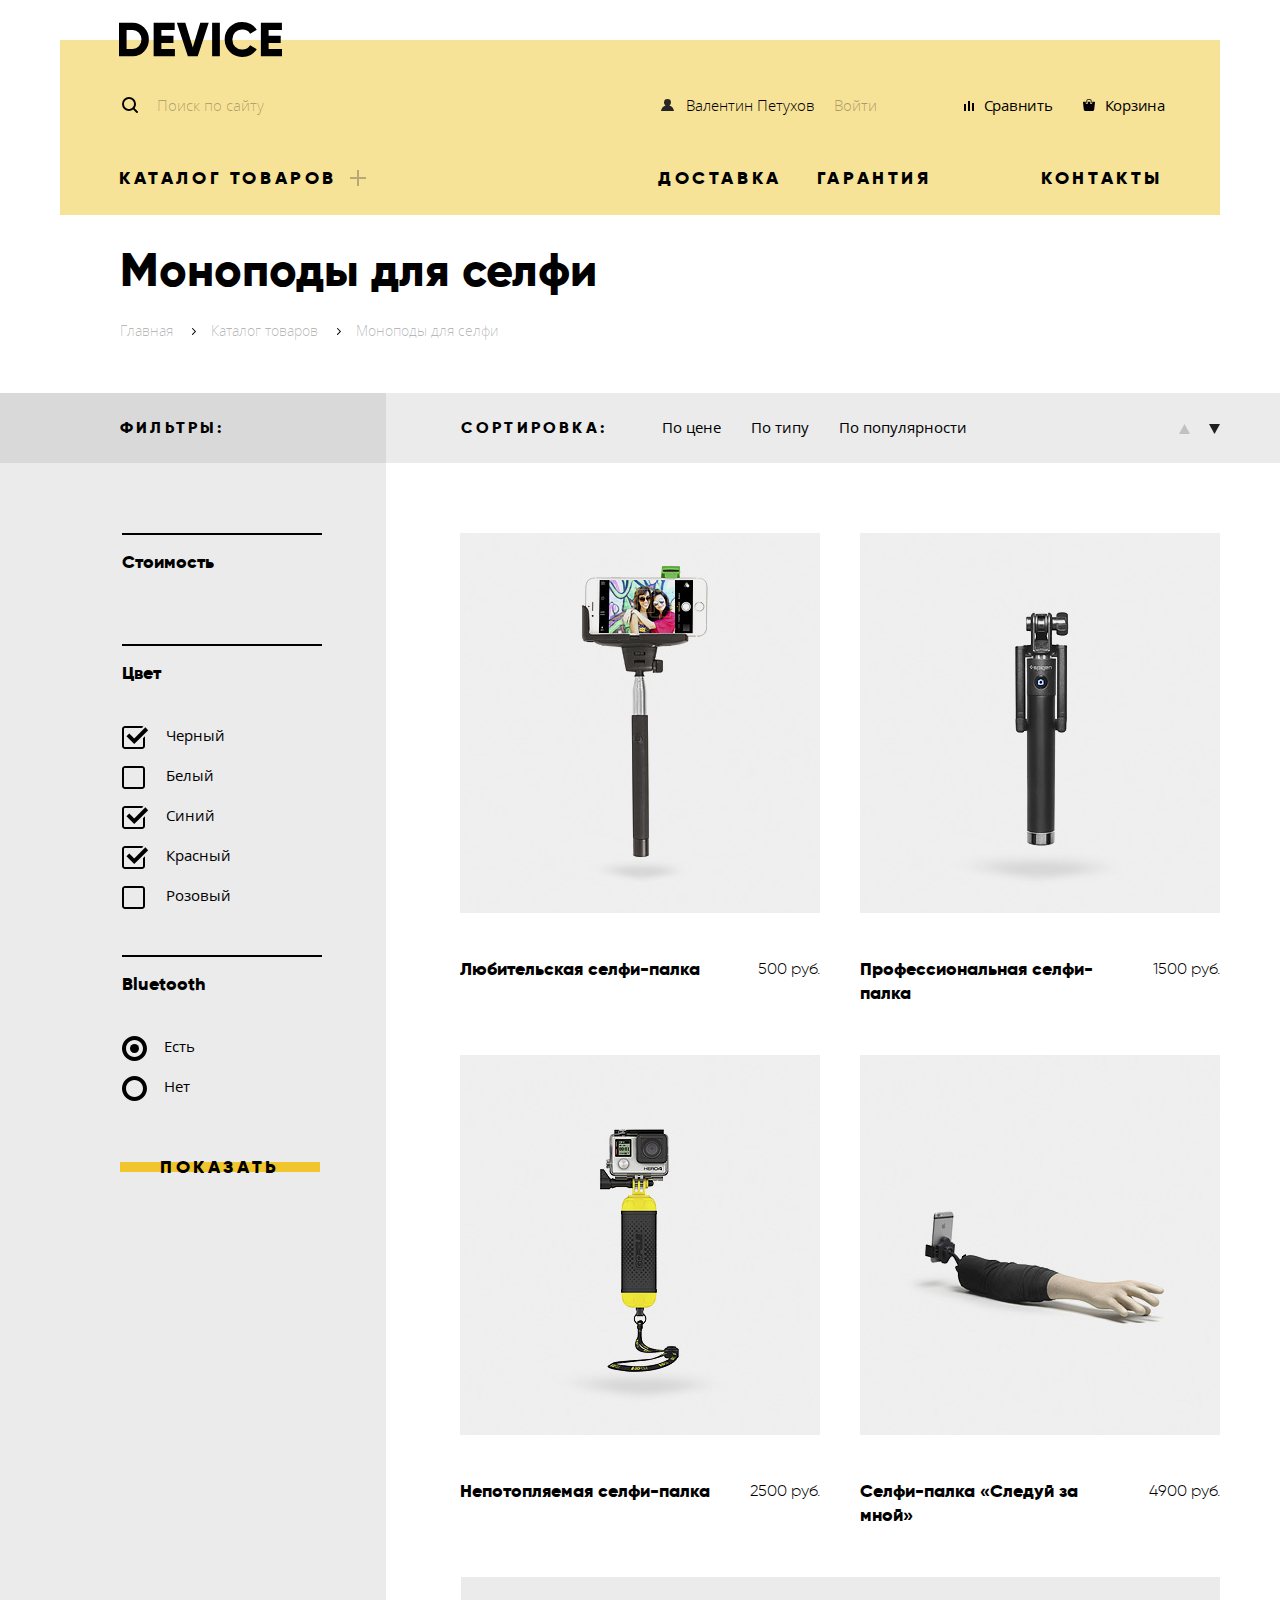
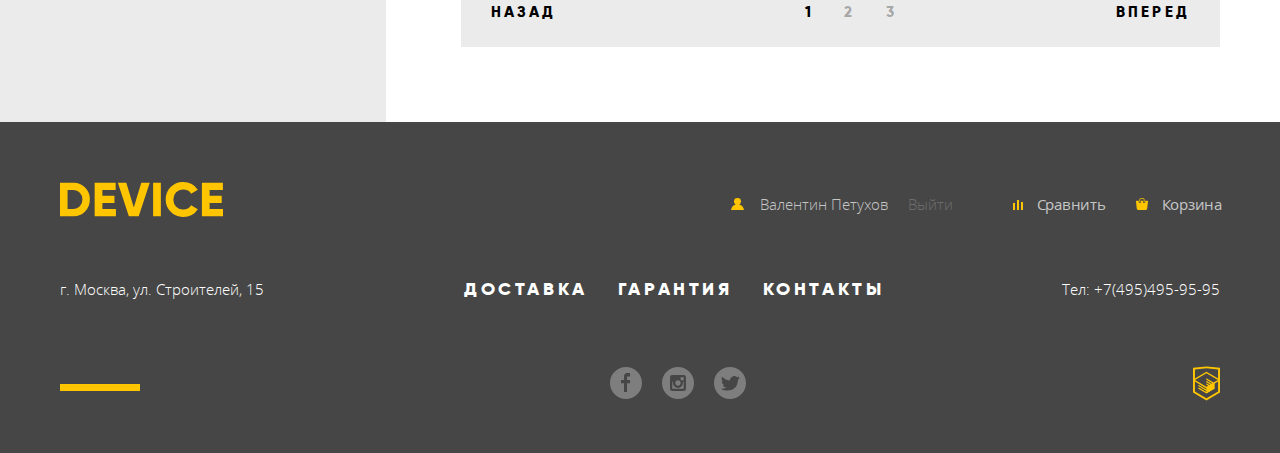
==== commit 5926f9f3: "Коммит" ====
--- a/catalog.html
+++ b/catalog.html
@@ -27,7 +27,10 @@
             <!-- Блок пользователя -->
             <ul class="user-menu">
                 <li class="user-menu__item">
-                    <a class="user-menu__link login-icon" href="login.html">Войти</a>
+                    <a class="user-menu__link login-icon" href="profile.html">Валентин Петухов</a>
+                </li>
+                <li class="user-menu__item">
+                    <a class="user-menu__link logout" href="logout.html">Войти</a>
                 </li>
             </ul>
 
@@ -151,9 +154,9 @@
                            <li class="sort__item">По типу</li>
                            <li class="sort__item">По популярности</li>
                        </ul>
-                       <div class="sort__up-down">
+                       <div class="sort__arrows">
                            <button class="up" type="button">По возрастанию</button>
-                           <button class="down">По убыванию</button>
+                           <button class="down current">По убыванию</button>
                        </div>
                    </section>
                     <ul class="products__list">
@@ -162,28 +165,52 @@
                                 <h3 class="product__title">Любительская селфи-палка</h3>
                                 <span class="product__price">500 руб.</span>
                             </div>
-                            <img src="img/item-1-jpg.jpg" alt="Любительская селфи-палка" width="360" height="380">
+                            <figure class="product__figure">
+                              <img src="img/item-1-jpg.jpg" alt="Любительская селфи-палка" width="360" height="380">
+                              <div class="product__layout">
+                                <a class="button" href="">В корзину</a>
+                                <button class="product__layout-button" type="button">Добавить к сравнению</button>
+                              </div>
+                            </figure>
                         </li>
                         <li class="product products__item">
                             <div class="product__info">
                                 <h3 class="product product__title">Профессиональная селфи-палка</h3>
                                 <span class="product__price">1500 руб.</span>
                             </div>
-                            <img src="img/item-2-jpg.jpg" alt="Профессиональная селфи-палка" width="360" height="380">
+                            <figure class="product__figure">
+                              <img src="img/item-2-jpg.jpg" alt="Профессиональная селфи-палка" width="360" height="380">
+                              <div class="product__layout">
+                                <a class="button" href="">В корзину</a>
+                                <button class="product__layout-button" type="button">Добавить к сравнению</button>
+                              </div>
+                            </figure>
                         </li>
                         <li class="product products__item">
                             <div class="product__info">
                                 <h3 class="product__title">Непотопляемая селфи-палка</h3>
                                 <span class="product__price">2500 руб.</span>
                             </div>
-                            <img src="img/item-3-jpg.jpg" alt="Непотопляемая селфи-палка" width="360" height="380">
+                            <figure class="product__figure">
+                              <img src="img/item-3-jpg.jpg" alt="Непотопляемая селфи-палка" width="360" height="380">
+                              <div class="product__layout">
+                                <a class="button" href="">В корзину</a>
+                                <button class="product__layout-button" type="button">Добавить к сравнению</button>
+                              </div>
+                            </figure>
                         </li>
                         <li class="product products__item">
                             <div class="product__info">
                                 <h3 class="product__title">Селфи-палка «Следуй за мной»</h3>
                                 <span class="product__price">4900 руб.</span>
                             </div>
-                            <img src="img/item-4-jpg.jpg" alt="Селфи-палка «Следуй за мной»" width="360" height="380">
+                            <figure class="product__figure">
+                              <img src="img/item-4-jpg.jpg" alt="Селфи-палка «Следуй за мной»" width="360" height="380">
+                              <div class="product__layout">
+                                <a class="button" href="">В корзину</a>
+                                <button class="product__layout-button" type="button">Добавить к сравнению</button>
+                              </div>
+                            </figure>
                         </li>
                     </ul>
                    <ul class="pagination">
@@ -191,7 +218,7 @@
                             <a class="pagination__link">Назад</a>
                        </li>
                        <li class="pagination__item">
-                           <a class="pagination__link">1</a>
+                           <a class="pagination__link pagination__link--current">1</a>
                        </li>
                        <li class="pagination__item">
                            <a class="pagination__link" href="catalog/page-2.html">2</a>
@@ -287,30 +314,6 @@
             </a>
         </div>
     </footer>
-
-    <!-- Модальное окно: Написать нам -->
-    <div class="contacts--modal">
-        <form class="contacts--modal__form" action="https://echo.htmlacademy.ru" method="post">
-            <label for="name-field--modal">Ваше имя:</label>
-            <input class="contacts--modal__name-field" id="name-field--modal" type="text">
-            <label for="email-field--modal">Ваш e-mail:</label>
-            <input class="contacts--modal__email-field" id="email-field--modal" type="email">
-            <label for="text-field--modal">Текст письма:</label>
-            <textarea class="contacts--modal__text-field" name="text" id="text-field--modal">
-                В свободной форме
-            </textarea>
-            <button class="button" type="submit">Отправить</button>
-        </form>
-        <button class="contacts--modal__close-button">Закрыть</button>
-    </div>
-
-    <!-- Модальное окно: Карта -->
-    <div class="map--modal">
-        <a class="map--modal__link" href="https://www.google.ru/maps/place/%D1%83%D0%BB.+%D0%A1%D1%82%D1%80%D0%BE%D0%B8%D1%82%D0%B5%D0%BB%D0%B5%D0%B9,+15,+%D0%9C%D0%BE%D1%81%D0%BA%D0%B2%D0%B0,+119311/@55.687034,37.5274293,17z/data=!3m1!4b1!4m5!3m4!1s0x46b54cf65f5c8955:0x694710ccd55501e!8m2!3d55.687031!4d37.529618?hl=ru" target="_blank">
-            <img class="map--modal__image" src="img/map-big-jpg.jpg" alt="Адрес: г. Москва, ул. Строителей д. 15" width="960" height="559">
-        </a>
-        <button class="map--modal__close-button">Закрыть</button>
-    </div>
     <script src="js/script.js"></script>
 </body>
 </html>
--- a/css/style.css
+++ b/css/style.css
@@ -15,7 +15,7 @@
 html,
 body {
   /* Типографика */
-  font-family: "Open Sans";
+  font-family: "Open Sans", "Arial", sans-serif;
   font-weight: 100;
   font-size: 15px;
   font-weight: normal;
@@ -38,6 +38,10 @@
   text-decoration: none;
   color: #000;
   cursor: pointer;
+}
+
+img {
+  max-width: 100%;
 }
 
 /************************************* СЛУЖЕБНЫЕ КЛАССЫ *********************************************/
@@ -66,7 +70,7 @@
   width: 220px;
 
   /* Типографика */
-  font-family: "Gilroy";
+  font-family: "Gilroy", "Arial", sans-serif;
   font-weight: 900;
   font-size: 18px;
   line-height: 40px;
@@ -123,16 +127,149 @@
 }
 
 .address {
-  font-family: "Open Sans";
+  /* Типографика */
+  font-family: "Open Sans", "Arial", sans-serif;
   font-weight: 100;
   font-size: 15px;
   line-height: 30px;
   font-style: normal;
 }
 
-.contacts--modal,
 .map--modal {
+  /* Блочная модель */
   display: none;
+}
+
+.contacts-modal {
+  /* Позиционирование */
+  position: fixed;
+  left: 50%;
+  top: 20px;
+  z-index: 99;
+
+  /* Блочная модель */
+  display: none;
+  width: 960px;
+  min-height: 553px;
+  margin-left: -480px;
+  padding: 100px;
+  padding-bottom: 80px;
+
+  /* Оформление */
+  background-color: #fff;
+  box-shadow: 0px 10px 20px 0 rgba(4, 6, 6, 0.2);
+}
+
+.contacts-modal--open {
+  display: block;
+}
+
+.modal-close {
+  position: absolute;
+  top: 20px;
+  right: 20px;
+  width: 55px;
+  height: 55px;
+  font-size: 0;
+  background: none;
+  border: none;
+  background-image: url("../img/modal-close.svg");
+  border-radius: 50%;
+  opacity: 0.5;
+}
+
+.modal-close:hover {
+  opacity: 1;
+}
+
+.modal-close:active {
+  opacity: 0.3;
+}
+
+.contacts-form__row {
+  display: flex;
+  justify-content: space-between;
+  margin-bottom: 35px;
+}
+
+.contacts-form__field {
+  margin-top: 10px;
+  width: 360px;
+  height: 50px;
+}
+
+.contacts-form label {
+  font-family: "Gilroy", "Arial", sans-serif;
+  font-weight: 900;
+  font-size: 18px;
+  line-height: 24px;
+  color: #000;
+}
+
+.contacts-form__field {
+  padding: 10px;
+  font-family: "Open Sans", "Arial", sans-serif;
+  font-weight: 500;
+  font-size: 14px;
+  line-height: 18px;
+  color: rgba(70, 70, 70, 0.4);
+  background-color: #f2f2f2;
+  border: none;
+}
+
+.contacts-form__field:hover {
+  background-color: #eaeaea;
+}
+
+.contacts-form__field:focus {
+  background-color: #fff;
+  outline: 3px solid #f0c52e;
+}
+
+.contacts-form__field:invalid {
+  background-color: #f6dada;
+}
+
+.contacts-form__field::-webkit-input-placeholder {
+  font-family: "Open Sans", "Arial", sans-serif;
+  font-weight: 500;
+  font-size: 14px;
+  line-height: 18px;
+  color: rgba(70, 70, 70, 0.4);
+}
+
+.contacts-form__field:-moz-placeholder {
+  color: rgba(70, 70, 70, 0.4);
+}
+
+.contacts-form__field:-ms-input-placeholder {
+  color: rgba(70, 70, 70, 0.4);
+}
+
+.contacts-form__field--big {
+  width: 100%;
+  min-height: 150px;
+  resize: none;
+}
+
+.contacts-modal__button {
+  margin-top: 50px;
+}
+
+.map-modal {
+  position: fixed;
+  left: 50%;
+  top: 20px;
+  z-index: 100;
+  display: none;
+  margin-left: -480px;
+  width: 960px;
+  height: 559px;
+  box-shadow: 0px 10px 20px 0 rgba(4, 6, 6, 0.2);
+}
+
+.map-modal--open {
+  display: block;
 }
 
 /***************************************** ШАПКА ************************************/
@@ -168,12 +305,12 @@
   top: -18px;
 }
 
-.header__logotype:hover {
+.logotype:hover {
   /* Оформление */
   opacity: 0.6;
 }
 
-.header__logotype:active {
+.logotype:active {
   /* Оформление */
   opacity: 0.3;
 }
@@ -183,17 +320,19 @@
 .menu {
   /* Блочная модель */
   display: flex;
+  align-items: center;
   margin-bottom: 36px;
 }
 
 .search {
   /* Блочная модель */
   margin-left: 3px;
-  margin-right: 240px;
+  margin-right: 95px;
 }
 
 .search__input {
   /* Блочная модель */
+  width: 356px;
   padding-left: 35px;
 
   /* Типографика */
@@ -211,7 +350,7 @@
 
 .search__input::-webkit-input-placeholder {
   /* Типографика */
-  font-family: "Open Sans";
+  font-family: "Open Sans", "Arial", sans-serif;
   font-weight: 100;
   font-size: 15px;
   line-height: 30px;
@@ -220,7 +359,7 @@
 
 .search__input:-ms-input-placeholder {
   /* Типографика */
-  font-family: "Open Sans";
+  font-family: "Open Sans", "Arial", sans-serif;
   font-weight: 100;
   font-size: 15px;
   line-height: 30px;
@@ -228,7 +367,7 @@
 }
 
 .search__input:-moz-placeholder {
-  font-family: "Open Sans";
+  font-family: "Open Sans", "Arial", sans-serif;
   font-weight: 100;
   font-size: 15px;
   line-height: 30px;
@@ -264,7 +403,7 @@
   padding-right: 20px;
 
   /* Типографика */
-  font-family: "Open Sans";
+  font-family: "Open Sans", "Arial", sans-serif;
   font-weight: 100;
   font-size: 15px;
   line-height: 40px;
@@ -311,7 +450,7 @@
 
 .user-menu__link {
   /* Типографика */
-  font-family: "Open Sans";
+  font-family: "Open Sans", "Arial", sans-serif;
   font-weight: 100;
 
   /* Оформление */
@@ -421,7 +560,7 @@
   margin: 0;
 
   /* Типографика */
-  font-family: "Gilroy";
+  font-family: "Gilroy", "Arial", sans-serif;
   font-weight: 900;
 
   /* Оформление */
@@ -486,14 +625,17 @@
 
 .dropdown {
   /* Позиционирование */
-  position: relative;
+  position: absolute;
+  left: 0;
   z-index: 20;
 
   /* Блочная модель */
   display: none;
-
-  /* Типографика */
-  font-family: "Open Sans";
+  padding-left: 59px;
+  width: 100%;
+
+  /* Типографика */
+  font-family: "Open Sans", "Arial", sans-serif;
   font-weight: 100;
 
   /* Оформление */
@@ -661,7 +803,7 @@
   margin-bottom: 18px;
 
   /* Типографика */
-  font-family: "Gilroy";
+  font-family: "Gilroy", "Arial", sans-serif;
   font-weight: bolder;
   font-size: 47px;
   line-height: 56px;
@@ -686,7 +828,7 @@
   display: flex;
 
   /* Типографика */
-  font-family: "Gilroy";
+  font-family: "Gilroy", "Arial", sans-serif;
   font-weight: 100;
 }
 
@@ -726,7 +868,7 @@
   z-index: -1;
 
   /* Типографика */
-  font-family: "Gilroy";
+  font-family: "Gilroy", "Arial", sans-serif;
   font-weight: bolder;
   font-size: 179px;
   line-height: 179px;
@@ -755,7 +897,7 @@
   margin: 0;
 
   /* Типографика */
-  font-family: "Gilroy";
+  font-family: "Gilroy", "Arial", sans-serif;
   font-weight: 900;
   font-size: 18px;
   line-height: 24px;
@@ -897,7 +1039,7 @@
   padding-right: 130px;
 
   /* Типографика */
-  font-family: "Gilroy";
+  font-family: "Gilroy", "Arial", sans-serif;
   font-weight: 900;
   text-transform: uppercase;
   letter-spacing: 3.6px;
@@ -981,7 +1123,7 @@
   margin-bottom: 35px;
 
   /* Типографика */
-  font-family: "Gilroy";
+  font-family: "Gilroy", "Arial", sans-serif;
   font-weight: 900;
   font-size: 47px;
   line-height: 47px;
@@ -993,7 +1135,7 @@
   width: 450px;
 
   /* Типографика */
-  font-family: "Open Sans";
+  font-family: "Open Sans", "Arial", sans-serif;
   font-weight: 100;
   font-size: 15px;
   line-height: 30px;
@@ -1074,7 +1216,7 @@
   margin-bottom: 40px;
 
   /* Типографика */
-  font-family: "Gilroy";
+  font-family: "Gilroy", "Arial", sans-serif;
   font-weight: 900;
   font-size: 47px;
   line-height: 48px;
@@ -1087,22 +1229,34 @@
   margin-bottom: 40px;
 
   /* Типографика */
-  font-family: "Open Sans";
+  font-family: "Open Sans", "Arial", sans-serif;
   font-size: 15px;
   font-weight: 100;
 }
 
 .about-us__delivery-companies {
   /* Типографика */
-  font-family: "Gilroy";
+  font-family: "Gilroy", "Arial", sans-serif;
   font-weight: 900;
   list-style: circle;
+  font-size: 20px;
+  color: rgba(0, 0, 0, 0.3);
+}
+
+.about-us__delivery-companies span {
+  color: #000;
+  font-size: 15px;
 }
 
 .about-us__button,
 .contacts__button {
   /* Блочная модель */
   margin-top: 40px;
+}
+
+.contacts__map {
+  background: none;
+  border: none;
 }
 
 .footer {
@@ -1223,7 +1377,7 @@
 
 .telephone a {
   /* Типографика */
-  font-family: "Open Sans";
+  font-family: "Open Sans", "Arial", sans-serif;
   font-weight: 100;
   color: #fff;
 }
@@ -1241,12 +1395,20 @@
   margin-left: auto;
 }
 
+.copyright:hover {
+  opacity: 0.6;
+}
+
+.copyright:active {
+  opacity: 0.3;
+}
+
 .footer-navigation__list {
   /* Блочная модель */
   display: flex;
 
   /* Типографика */
-  font-family: "Gilroy";
+  font-family: "Gilroy", "Arial", sans-serif;
   font-size: 18px;
   font-weight: 900;
   text-transform: uppercase;
@@ -1285,7 +1447,7 @@
   margin-bottom: 25px;
 
   /* Типографика */
-  font-family: "Gilroy";
+  font-family: "Gilroy", "Arial", sans-serif;
   font-weight: 900;
   font-size: 47px;
   line-height: 48px;
@@ -1306,7 +1468,7 @@
   margin-right: 15px;
 
   /* Типографика */
-  font-family: "Open Sans";
+  font-family: "Open Sans", "Arial", sans-serif;
   font-weight: 100;
   font-size: 14px;
   line-height: 24px;
@@ -1337,6 +1499,14 @@
 .breadcrumbs__link {
   /* Типографика */
   color: rgba(0, 0, 0, 0.3);
+}
+
+.breadcrumbs__link:hover {
+  color: rgba(0, 0, 0, 0.6);
+}
+
+.breadcrumbs__link:active {
+  color: rgb(0, 0, 0);
 }
 
 .products {
@@ -1378,7 +1548,7 @@
   margin-bottom: 70px;
 
   /* Типографика */
-  font-family: "Gilroy";
+  font-family: "Gilroy", "Arial", sans-serif;
   font-weight: 900;
   font-size: 16px;
   line-height: 24px;
@@ -1407,7 +1577,7 @@
   margin-bottom: 30px;
 
   /* Типографика */
-  font-family: "Gilroy";
+  font-family: "Gilroy", "Arial", sans-serif;
   font-weight: 900;
   font-size: 18px;
   line-height: 24px;
@@ -1474,6 +1644,18 @@
 .filters-group input[type="radio"]:checked + label::before {
   /* Оформление */
   background-image: url("../img/radio-on.svg");
+}
+
+.filters-group label:hover::before {
+  opacity: 0.6;
+}
+
+.filters-group label:active::before {
+  opacity: 1;
+}
+
+.filters-group input:disabled + label {
+  opacity: 0.6;
 }
 
 .button--filters {
@@ -1503,7 +1685,7 @@
     margin-right: 55px;
     margin-top: 0;
     margin-bottom: 0;
-    font-family: "Gilroy";
+    font-family: "Gilroy", "Arial", sans-serif;
     font-weight: 900;
     font-size: 16px;
     line-height: 24px;
@@ -1522,12 +1704,12 @@
     margin-right: 30px;
 }
 
-.sort__up-down {
+.sort__arrows {
     margin-left: auto;
 }
 
-.sort__up-down .up,
-.sort__up-down .down {
+.sort__arrows .up,
+.sort__arrows .down {
     font-size: 0;
     line-height: 30px;
     padding: 0;
@@ -1536,18 +1718,22 @@
     height: 10px;
     vertical-align: middle;
     background: none;
-    background-image: url("../img/icon-up-dir.svg");
     background-repeat: no-repeat;
     border: none;
-}
-
-.sort__up-down .up {
     opacity: 0.2;
 }
 
-.sort__up-down .down {
+.sort__arrows .up {
+    background-image: url("../img/icon-up-dir.svg");
+}
+
+.sort__arrows .down {
     margin-left: 15px;
     background-image: url("../img/icon-down-dir.svg");
+}
+
+.sort__arrows .current {
+    opacity: 1;
 }
 
 .products__list {
@@ -1580,17 +1766,60 @@
 
 .product__title {
     margin: 0;
-    font-family: "Gilroy";
+    font-family: "Gilroy", "Arial", sans-serif;
     font-size: 18px;
     line-height: 24px;
 }
 
 .product__price {
     margin-left: 20px;
-    font-family: "Gilroy";
+    font-family: "Gilroy", "Arial", sans-serif;
     font-size: 16px;
     line-height: 24px;
     white-space: nowrap;
+}
+
+.product__figure {
+  position: relative;
+  margin: 0;
+  padding: 0;
+}
+
+.product__layout {
+  position: absolute;
+  top: 0;
+  left: 0;
+  right: 0;
+  z-index: 50;
+
+  display: none;
+  flex-direction: column;
+  justify-content: center;
+  align-items: center;
+  height: 380px;
+
+  background-color: rgba(196, 196, 196, 0.7);
+}
+
+.product__figure:hover .product__layout {
+  display: flex;
+}
+
+.product__layout-button {
+  background: none;
+  border: none;
+}
+
+.product__layout-button {
+  color: rgba(0, 0, 0, 0.5);
+}
+
+.product__layout-button:hover {
+  color: rgb(0, 0, 0);
+}
+
+.product__layout-button:active {
+  color: rgba(0, 0, 0, 0.2);
 }
 
 .pagination {
@@ -1600,16 +1829,16 @@
     padding: 0;
     margin: 0;
     margin-left: auto;
-    margin-top: 40px;
     margin-bottom: 75px;
 
-    font-family: "Gilroy";
+    font-family: "Gilroy", "Arial", sans-serif;
     font-weight: 900;
     text-transform: uppercase;
     letter-spacing: 3.2px;
     line-height: 70px;
     list-style: none;
 
+
     background-color: #ebebeb;
 }
 
@@ -1623,12 +1852,27 @@
 
 .pagination__link {
     display: inline-block;
+    color: rgba(0, 0, 0, 0.3);
+}
+
+.pagination__link:hover {
+  color: rgba(0, 0, 0, 0.6);
+}
+
+.pagination__link:active {
+  color: rgb(0, 0, 0);
+}
+
+.pagination__link--current {
+  color: rgba(0, 0, 0);
 }
 
 .pagination__item:first-child .pagination__link,
 .pagination__item:last-child .pagination__link {
   padding-left: 30px;
   padding-right: 30px;
+
+  color: rgb(0, 0, 0);
 }
 
 .pagination__item:first-child .pagination__link:hover {
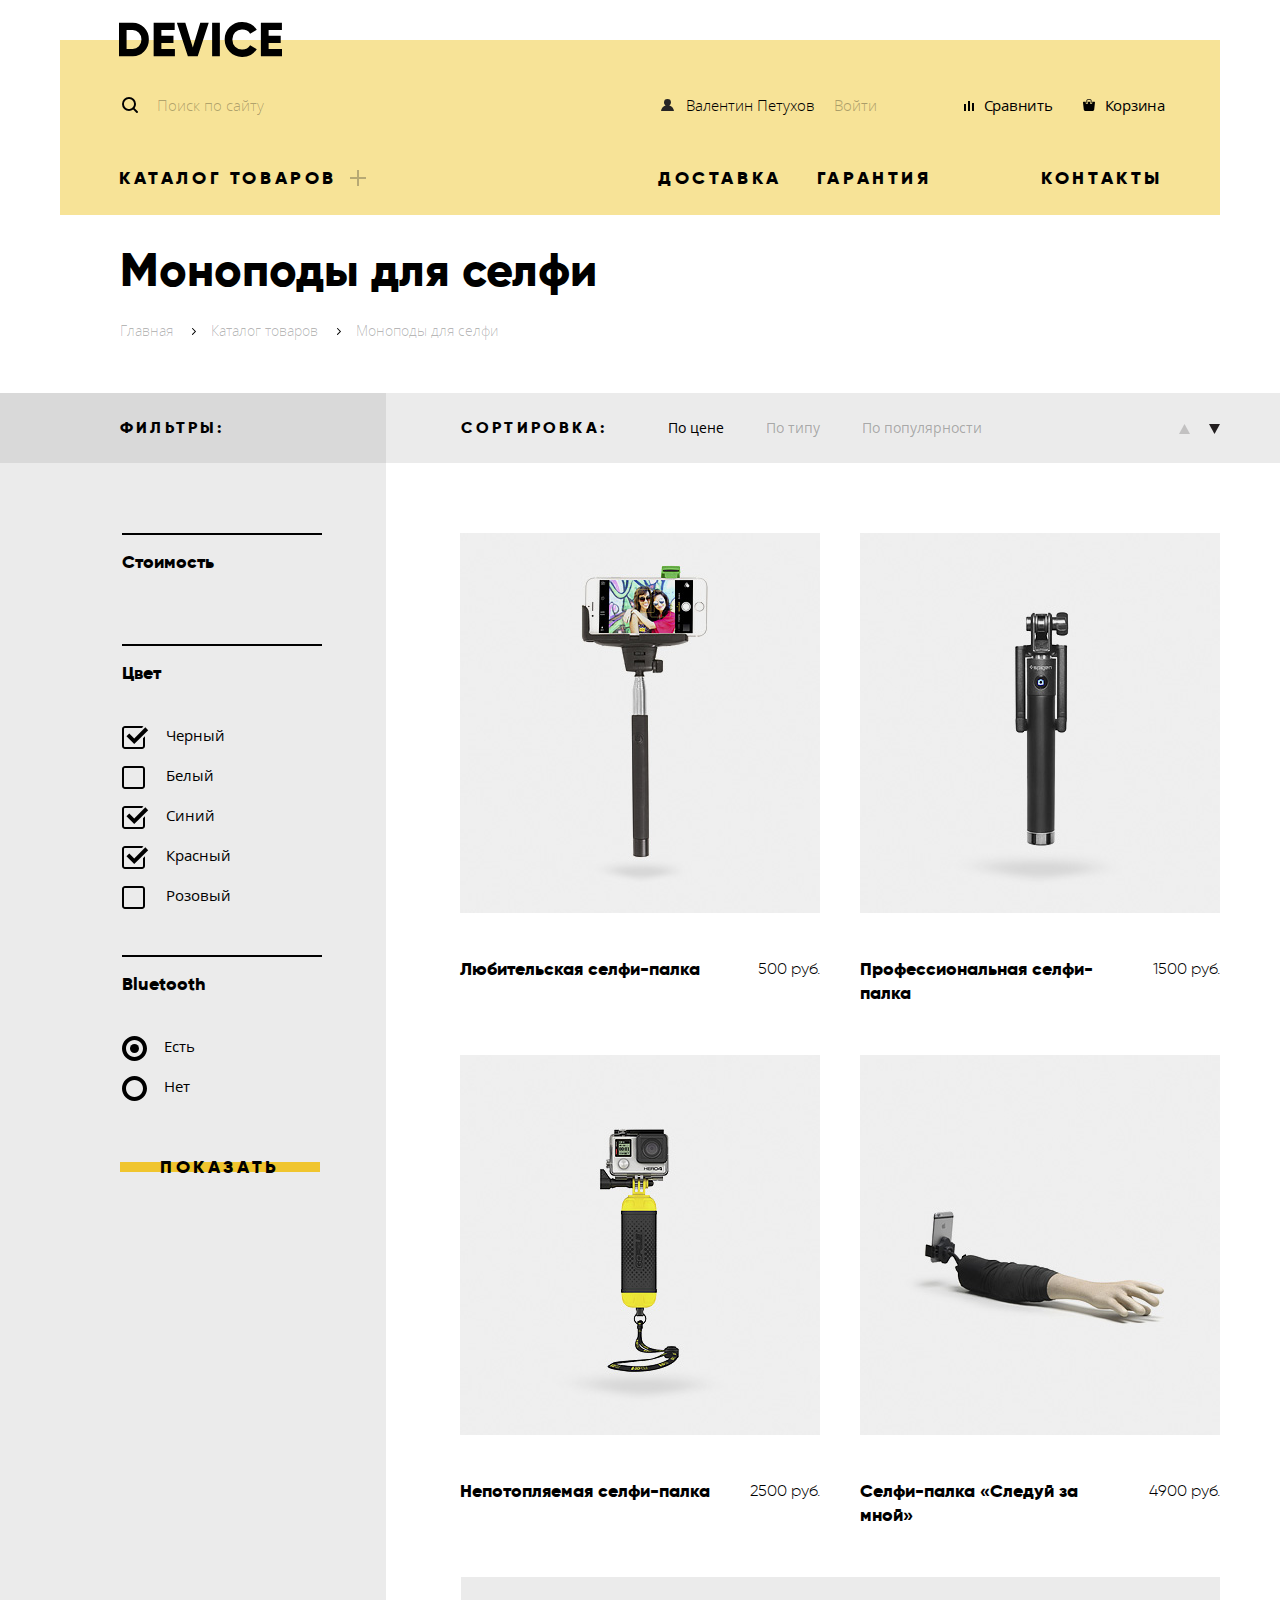
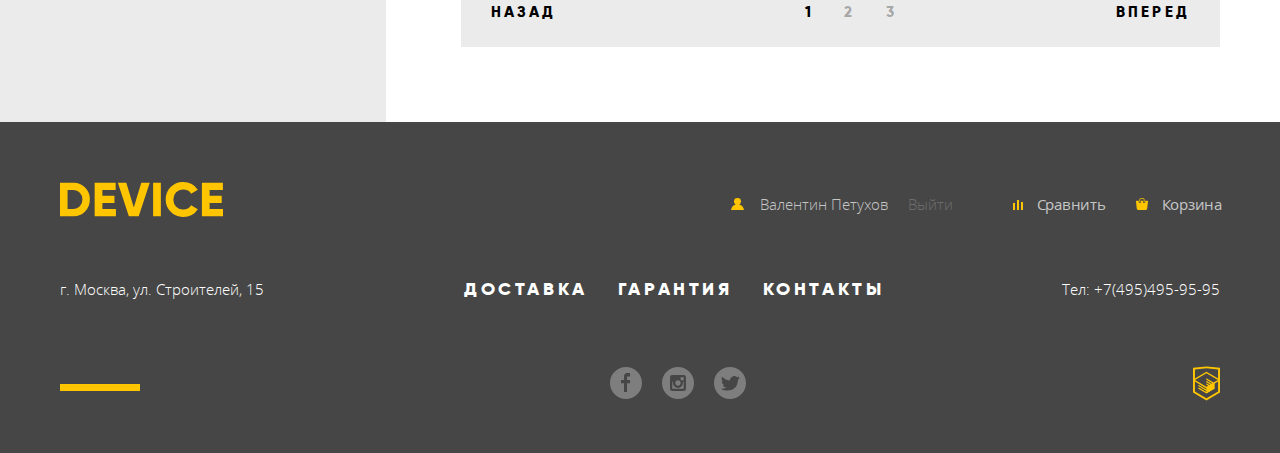
==== commit f2121250: "Коммит" ====
--- a/catalog.html
+++ b/catalog.html
@@ -150,13 +150,19 @@
                    <section class="sort">
                        <h3 class="sort__title">Сортировка:</h3>
                        <ul class="sort__list">
-                           <li class="sort__item">По цене</li>
-                           <li class="sort__item">По типу</li>
-                           <li class="sort__item">По популярности</li>
+                            <li class="sort__item">
+                              <button class="sort__button current" type="button">По цене</button>
+                            </li>
+                            <li class="sort__item">
+                              <button class="sort__button" type="button">По типу</button>
+                            </li>
+                            <li class="sort__item">
+                              <button class="sort__button" type="button">По популярности</button>
+                            </li>
                        </ul>
                        <div class="sort__arrows">
                            <button class="up" type="button">По возрастанию</button>
-                           <button class="down current">По убыванию</button>
+                           <button class="down current" type="button">По убыванию</button>
                        </div>
                    </section>
                     <ul class="products__list">
--- a/css/style.css
+++ b/css/style.css
@@ -1345,14 +1345,26 @@
 .socials__item {
   /* Блочная модель */
   margin-right: 20px;
-
+}
+
+.socials__item:last-child {
+  /* Блочная модель */
+  margin-right: 0;
+}
+
+.socials__link {
   /* Оформление */
   opacity: 0.3;
 }
 
-.socials__item:last-child {
-  /* Блочная модель */
-  margin-right: 0;
+.socials__link:hover {
+  /* Оформление */
+  opacity: 0.6;
+}
+
+.socials__link:active {
+  /* Оформление */
+  opacity: 0.1;
 }
 
 .footer__string::before {
@@ -1702,6 +1714,27 @@
 
 .sort__item {
     margin-right: 30px;
+}
+
+.sort__button {
+  font-family: "Open Sans", "Arial", sans-serif;
+  font-size: 14px;
+  font-weight: 500;
+  color: rgba(0, 0, 0, 0.3);
+  background: none;
+  border: none;
+}
+
+.sort__button.current {
+  color: rgb(0, 0, 0);
+}
+
+.sort__button:hover {
+  color: rgba(0, 0, 0, 0.6);
+}
+
+.sort__button:active {
+  color: rgb(0, 0, 0);
 }
 
 .sort__arrows {
@@ -1732,6 +1765,16 @@
     background-image: url("../img/icon-down-dir.svg");
 }
 
+.sort__arrows .up:hover,
+.sort__arrows .down:hover {
+  opacity: 0.4;
+}
+
+.sort__arrows .up:active,
+.sort__arrows .down:active {
+  opacity: 1;
+}
+
 .sort__arrows .current {
     opacity: 1;
 }
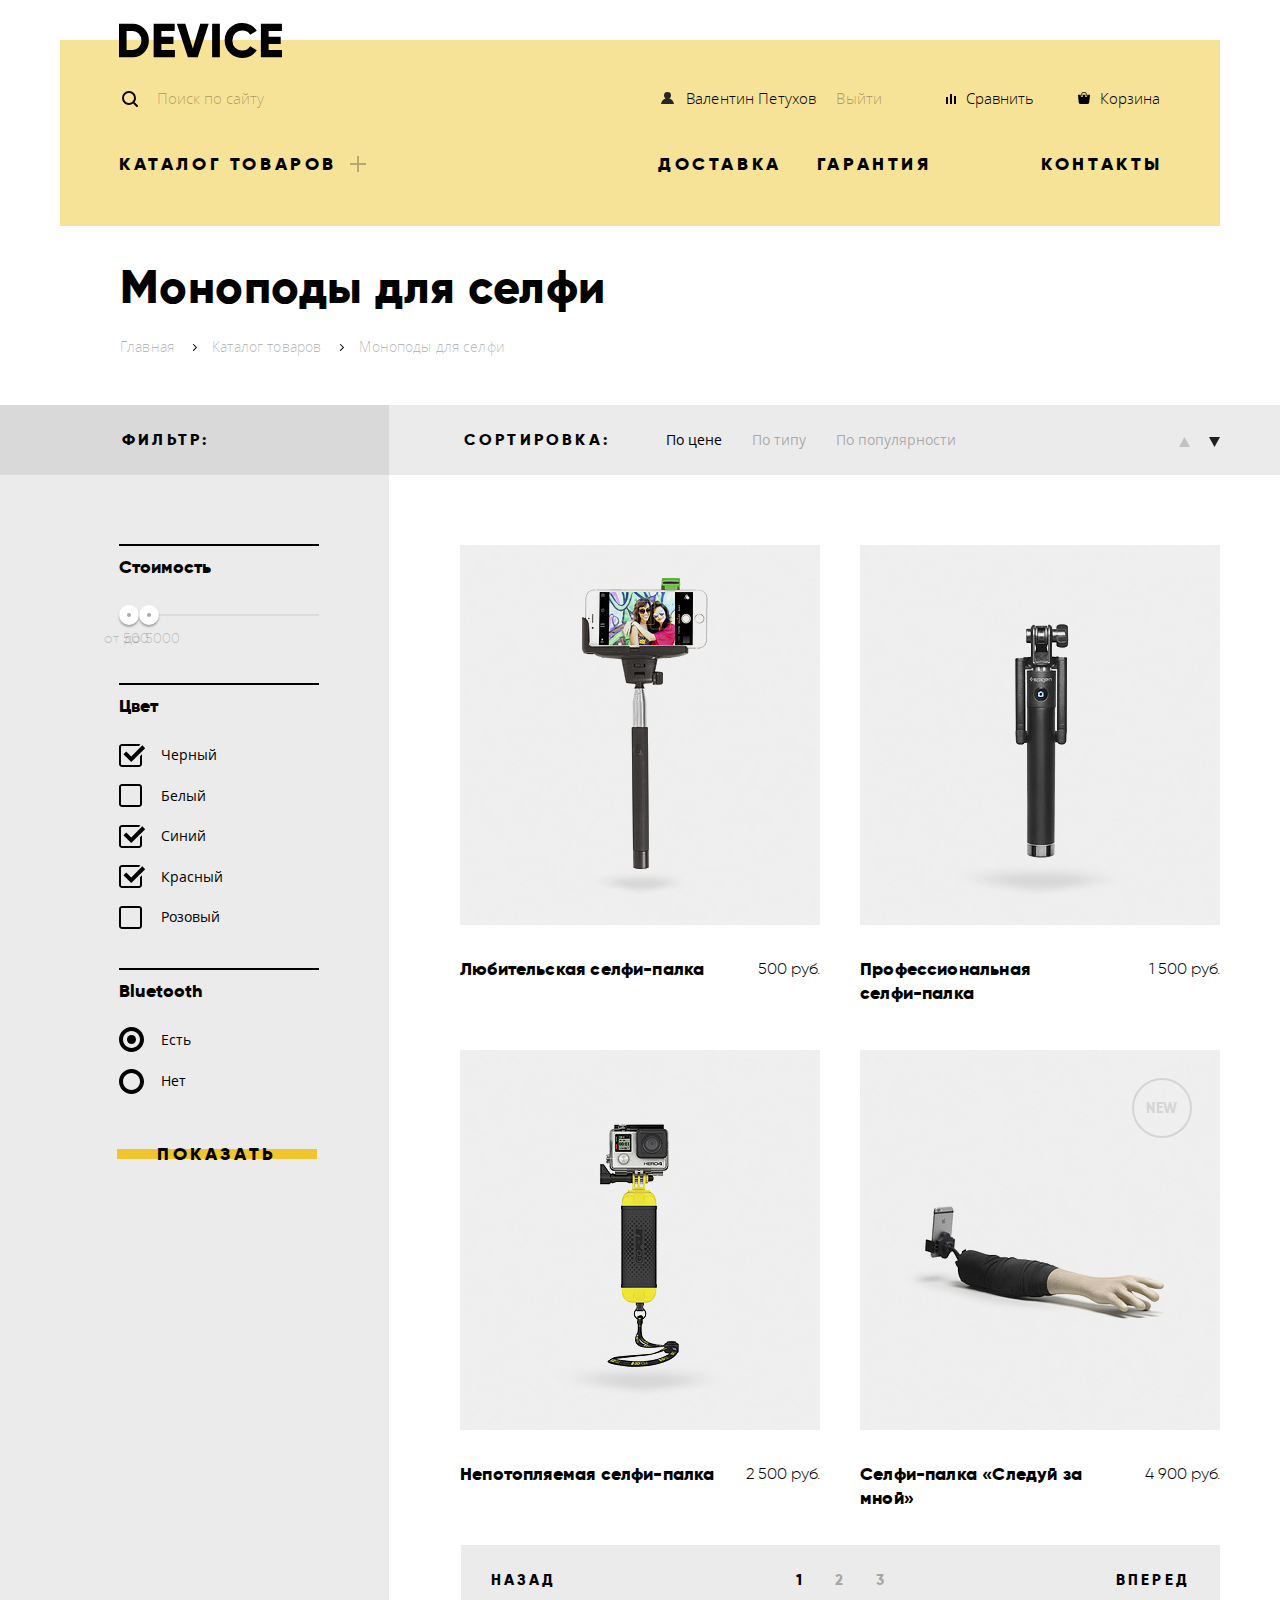
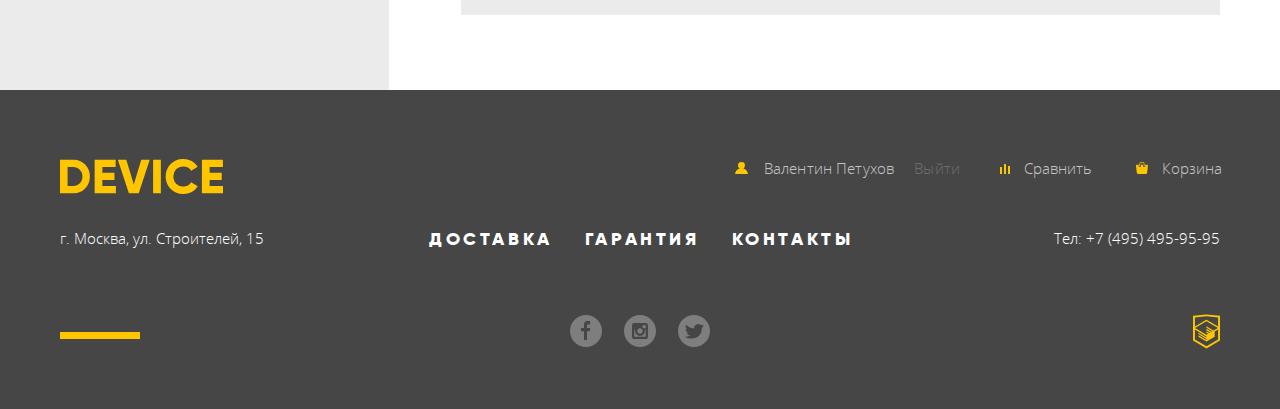
==== commit 66816959: "коммит" ====
--- a/catalog.html
+++ b/catalog.html
@@ -1,325 +1,396 @@
 <!DOCTYPE html>
 <html lang="ru">
-  <head>
-    <meta charset="utf-8">
-    <title>HTML Academy: Девайс</title>
-    <link rel="stylesheet" href="css/fonts.css">
-    <link rel="stylesheet" href="css/style.css">
-  </head>
-  <body class="page">
-    <!-- Шапка -->
-    <header class="header catalog-header">
-        <!-- Логотип -->
-        <a class="logotype header__logotype" href="index.html" aria-label="Логотип Device">
-            <svg xmlns="http://www.w3.org/2000/svg" width="163" height="35" viewBox="0 0 163 35">
-                <path d="M-.151.702v33.6h13.532a15.72 15.72 0 0 0 11.72-4.824 16.458 16.458 0 0 0 4.712-11.976 16.458 16.458 0 0 0-4.712-11.976A15.723 15.723 0 0 0 13.381.702H-.151zM7.582 26.91V8.091h5.8a8.646 8.646 0 0 1 6.5 2.568 9.407 9.407 0 0 1 2.489 6.84 9.406 9.406 0 0 1-2.489 6.84 8.642 8.642 0 0 1-6.5 2.568h-5.8zm34.8-5.952h12.082v-7.3H42.378V8.091h13.291V.702H34.645v33.6H55.91V26.91H42.378v-5.952zm36.343 13.344L89.744.702h-8.458l-7.491 24.72L66.304.702h-8.457l11.019 33.6h9.859zm14.4 0h7.733V.702h-7.733v33.6zm38.615-1.416a15.506 15.506 0 0 0 6.041-5.688l-6.67-3.84a7.482 7.482 0 0 1-3.165 3.024 9.87 9.87 0 0 1-4.664 1.1 9.595 9.595 0 0 1-7.177-2.736 9.909 9.909 0 0 1-2.682-7.248 9.909 9.909 0 0 1 2.682-7.248 9.595 9.595 0 0 1 7.177-2.736 9.897 9.897 0 0 1 4.639 1.08 7.592 7.592 0 0 1 3.19 3.048l6.67-3.84a15.873 15.873 0 0 0-6.09-5.688 17.42 17.42 0 0 0-8.409-2.088c-9.779-.272-17.797 7.691-17.591 17.472-.208 9.781 7.809 17.747 17.588 17.476a17.52 17.52 0 0 0 8.458-2.088zm17.881-11.928h12.082v-7.3h-12.085V8.091h13.29V.702h-21.023v33.6h21.265V26.91h-13.532v-5.952z" data-name="-e-logo"/>
-            </svg>
-        </a>
-        <!-- Меню -->
-        <section class="menu">
-            <h2 class="visually-hidden">Меню</h2>
-            <!-- Поиск -->
-            <form class="search" action="https://echo.htmlacademy.ru" method="GET">
-                <input class="search__input" name="search-field" type="text" placeholder="Поиск по сайту"><!--
-             --><button class="search__button" type="submit">Найти</button>
-            </form>
-
-            <!-- Блок пользователя -->
-            <ul class="user-menu">
-                <li class="user-menu__item">
-                    <a class="user-menu__link login-icon" href="profile.html">Валентин Петухов</a>
-                </li>
-                <li class="user-menu__item">
-                    <a class="user-menu__link logout" href="logout.html">Войти</a>
-                </li>
-            </ul>
-
-            <!-- Блок корзины -->
-            <ul class="cart-menu">
-                <li class="cart-menu__item">
-                    <a class="cart-menu__link compare-icon" href="compare.html">Сравнить</a>
-                </li>
-                <li class="cart-menu__item">
-                    <a class="cart-menu__link cart-icon" href="cart.html">Корзина</a>
-                </li>
-            </ul>
-        </section>
-
-        <!-- Навигация -->
-        <nav class="navigation">
-            <h2 class="visually-hidden">Навигация</h2>
-            <ul class="navigation__list">
-                <li class="navigation__item">
-                    <button class="navigation__button plus-icon" type="button">Каталог товаров</button>
-                </li>
-                <li class="navigation__item">
-                    <a class="navigation__link" href="">Доставка</a>
-                </li>
-                <li class="navigation__item">
-                    <a class="navigation__link" href="">Гарантия</a>
-                </li>
-                <li class="navigation__item">
-                    <a class="navigation__link" href="">Контакты</a>
-                </li>
-            </ul>
-        </nav>
-        <section class="dropdown">
-            <h3 class="visually-hidden">Каталог товаров</h3>
-            <ul class="dropdown__list">
-                <li class="dropdown__item">
-                    <a class="dropdown__link" href="">Виртуальная реальность</a>
-                </li>
-                <li class="dropdown__item">
-                    <a class="dropdown__link" href="catalog.html">Моноподы для селфи</a>
-                </li>
-                <li class="dropdown__item">
-                    <a class="dropdown__link" href="">Экшн-камеры</a>
-                </li>
-            </ul>
-            <ul class="dropdown__list">
-                <li class="dropdown__item">
-                    <a class="dropdown__link" href="">Фитнес-браслеты</a>
-                </li>
-                <li class="dropdown__item">
-                    <a class="dropdown__link" href="">Умные часы</a>
-                </li>
-            </ul>
-            <ul class="dropdown__list">
-                <li class="dropdown__item">
-                    <a class="dropdown__link" href="">Квадрокоптеры</a>
-                </li>
-            </ul>
-        </section>
-    </header>
-
-    <!-- Основное содержание -->
-    <main class="main">
-       <header class="main__header">
-           <h1 class="main__title">Моноподы для селфи</h1>
-           <ul class="breadcrumbs">
-               <li class="breadcrumbs__item">
-                    <a href="index.html" class="breadcrumbs__link">Главная</a>
-               </li>
-               <li class="breadcrumbs__item">
-                    <a href="" class="breadcrumbs__link">Каталог товаров</a>
-               </li>
-               <li class="breadcrumbs__item">
-                    Моноподы для селфи
-               </li>
-           </ul>
-       </header>
-       <section class="products">
-            <h2 class="visually-hidden">Товары</h2>
-           <div class="products__content">
-               <section class="filters">
-                    <h3 class="filters__title">Фильтры:</h3>
-                    <form class="filters__form" action="https://echo.htmlacademy.ru">
-                        <fieldset class="filters-group filters__group">
-                            <h4 class="filters-group__title">Стоимость</h4>
-                            <input type="range">
-                        </fieldset>
-                        <fieldset class="filters-group filters__group">
-                            <h4 class="filters-group__title">Цвет</h4>
-                            <input type="checkbox" name="color" value="black" id="color-black" checked>
-                            <label for="color-black">Черный</label>
-                            <br>
-                            <input type="checkbox" name="color" value="white" id="color-white">
-                            <label for="color-white">Белый</label>
-                            <br>
-                            <input type="checkbox" name="color" value="blue" id="color-blue" checked>
-                            <label for="color-blue">Синий</label>
-                            <br>
-                            <input type="checkbox" name="color" value="red" id="color-red" checked>
-                            <label for="color-red">Красный</label>
-                            <br>
-                            <input type="checkbox" name="color" value="pink" id="color-pink">
-                            <label for="color-pink">Розовый</label>
-                        </fieldset>
-                        <fieldset class="filters-group filters__group">
-                            <h4 class="filters-group__title">Bluetooth</h4>
-                            <input type="radio" name="bluetooth" value="on" id="bluetooth-on" checked>
-                            <label for="bluetooth-on">Есть</label>
-                            <br>
-                            <input type="radio" name="bluetooth" value="off" id="bluetooth-off">
-                            <label for="bluetooth-off">Нет</label>
-                        </fieldset>
-                        <button class="button button--filters" type="submit">Показать</button>
-                    </form>
-               </section>
-               <div class="products-list-wrapper">
-                   <section class="sort">
-                       <h3 class="sort__title">Сортировка:</h3>
-                       <ul class="sort__list">
-                            <li class="sort__item">
-                              <button class="sort__button current" type="button">По цене</button>
-                            </li>
-                            <li class="sort__item">
-                              <button class="sort__button" type="button">По типу</button>
-                            </li>
-                            <li class="sort__item">
-                              <button class="sort__button" type="button">По популярности</button>
-                            </li>
-                       </ul>
-                       <div class="sort__arrows">
-                           <button class="up" type="button">По возрастанию</button>
-                           <button class="down current" type="button">По убыванию</button>
-                       </div>
-                   </section>
-                    <ul class="products__list">
-                        <li class="product products__item">
-                            <div class="product__info">
-                                <h3 class="product__title">Любительская селфи-палка</h3>
-                                <span class="product__price">500 руб.</span>
-                            </div>
-                            <figure class="product__figure">
-                              <img src="img/item-1-jpg.jpg" alt="Любительская селфи-палка" width="360" height="380">
-                              <div class="product__layout">
-                                <a class="button" href="">В корзину</a>
-                                <button class="product__layout-button" type="button">Добавить к сравнению</button>
-                              </div>
-                            </figure>
-                        </li>
-                        <li class="product products__item">
-                            <div class="product__info">
-                                <h3 class="product product__title">Профессиональная селфи-палка</h3>
-                                <span class="product__price">1500 руб.</span>
-                            </div>
-                            <figure class="product__figure">
-                              <img src="img/item-2-jpg.jpg" alt="Профессиональная селфи-палка" width="360" height="380">
-                              <div class="product__layout">
-                                <a class="button" href="">В корзину</a>
-                                <button class="product__layout-button" type="button">Добавить к сравнению</button>
-                              </div>
-                            </figure>
-                        </li>
-                        <li class="product products__item">
-                            <div class="product__info">
-                                <h3 class="product__title">Непотопляемая селфи-палка</h3>
-                                <span class="product__price">2500 руб.</span>
-                            </div>
-                            <figure class="product__figure">
-                              <img src="img/item-3-jpg.jpg" alt="Непотопляемая селфи-палка" width="360" height="380">
-                              <div class="product__layout">
-                                <a class="button" href="">В корзину</a>
-                                <button class="product__layout-button" type="button">Добавить к сравнению</button>
-                              </div>
-                            </figure>
-                        </li>
-                        <li class="product products__item">
-                            <div class="product__info">
-                                <h3 class="product__title">Селфи-палка «Следуй за мной»</h3>
-                                <span class="product__price">4900 руб.</span>
-                            </div>
-                            <figure class="product__figure">
-                              <img src="img/item-4-jpg.jpg" alt="Селфи-палка «Следуй за мной»" width="360" height="380">
-                              <div class="product__layout">
-                                <a class="button" href="">В корзину</a>
-                                <button class="product__layout-button" type="button">Добавить к сравнению</button>
-                              </div>
-                            </figure>
-                        </li>
-                    </ul>
-                   <ul class="pagination">
-                       <li class="pagination__item">
-                            <a class="pagination__link">Назад</a>
-                       </li>
-                       <li class="pagination__item">
-                           <a class="pagination__link pagination__link--current">1</a>
-                       </li>
-                       <li class="pagination__item">
-                           <a class="pagination__link" href="catalog/page-2.html">2</a>
-                       </li>
-                       <li class="pagination__item">
-                           <a class="pagination__link" href="catalog/page-3.html">3</a>
-                       </li>
-                       <li class="pagination__item">
-                           <a class="pagination__link" href="catalog/page-4.html">Вперед</a>
-                       </li>
-                   </ul>
-               </div>
-           </div>
-       </section>
-    </main>
-
-    <!-- Подвал -->
-    <footer class="footer">
-        <div class="footer__row">
-            <!-- Логотип -->
-            <a class="logotype logotype--gold" href="index.html" aria-label="Логотип Device">
-                <svg xmlns="http://www.w3.org/2000/svg" width="163" height="35" viewBox="0 0 163 35">
-                    <path d="M-.151.702v33.6h13.532a15.72 15.72 0 0 0 11.72-4.824 16.458 16.458 0 0 0 4.712-11.976 16.458 16.458 0 0 0-4.712-11.976A15.723 15.723 0 0 0 13.381.702H-.151zM7.582 26.91V8.091h5.8a8.646 8.646 0 0 1 6.5 2.568 9.407 9.407 0 0 1 2.489 6.84 9.406 9.406 0 0 1-2.489 6.84 8.642 8.642 0 0 1-6.5 2.568h-5.8zm34.8-5.952h12.082v-7.3H42.378V8.091h13.291V.702H34.645v33.6H55.91V26.91H42.378v-5.952zm36.343 13.344L89.744.702h-8.458l-7.491 24.72L66.304.702h-8.457l11.019 33.6h9.859zm14.4 0h7.733V.702h-7.733v33.6zm38.615-1.416a15.506 15.506 0 0 0 6.041-5.688l-6.67-3.84a7.482 7.482 0 0 1-3.165 3.024 9.87 9.87 0 0 1-4.664 1.1 9.595 9.595 0 0 1-7.177-2.736 9.909 9.909 0 0 1-2.682-7.248 9.909 9.909 0 0 1 2.682-7.248 9.595 9.595 0 0 1 7.177-2.736 9.897 9.897 0 0 1 4.639 1.08 7.592 7.592 0 0 1 3.19 3.048l6.67-3.84a15.873 15.873 0 0 0-6.09-5.688 17.42 17.42 0 0 0-8.409-2.088c-9.779-.272-17.797 7.691-17.591 17.472-.208 9.781 7.809 17.747 17.588 17.476a17.52 17.52 0 0 0 8.458-2.088zm17.881-11.928h12.082v-7.3h-12.085V8.091h13.29V.702h-21.023v33.6h21.265V26.91h-13.532v-5.952z" data-name="-e-logo"/>
-                </svg>
-            </a>
-
-            <!-- Блок пользователя -->
-            <ul class="user-menu footer__user-menu">
-                <li class="user-menu__item login-icon login-icon--gold">
-                    <a class="user-menu__link user-menu__link--color_white" href="profile.html">Валентин Петухов</a>
-                </li>
-                <li class="user-menu__item logout">
-                    <a class="user-menu__link user-menu__link--color_white" href="logout.html">Выйти</a>
-                </li>
-            </ul>
-
-            <!-- Блок корзины -->
-            <ul class="cart-menu footer__cart-menu">
-                <li class="cart-menu__item compare-icon compare-icon--gold">
-                    <a class="cart-menu__link cart-menu__link--color_white" href="compare.html">Сравнить</a>
-                </li>
-                <li class="cart-menu__item cart-icon cart-icon--gold">
-                    <a class="cart-menu__link cart-menu__link--color_white" href="cart.html">Корзина</a>
-                </li>
-            </ul>
-        </div>
-
-        <div class="footer__row">
-            <address class="address">г. Москва, ул. Строителей, 15</address>
-
-            <!-- Навигация -->
-            <nav class="footer-navigation">
-                <h2 class="visually-hidden">Навигация</h2>
-                <ul class="footer-navigation__list">
-                    <li class="footer-navigation__item">
-                        <a class="footer-navigation__link" href="">Доставка</a>
-                    </li>
-                    <li class="footer-navigation__item">
-                        <a class="footer-navigation__link" href="">Гарантия</a>
-                    </li>
-                    <li class="footer-navigation__item">
-                        <a class="footer-navigation__link" href="">Контакты</a>
-                    </li>
-                </ul>
-            </nav>
-
-            <span class="telephone">Тел: <a href="tel:+74954959595">+7(495)495-95-95</a></span>
-        </div>
-
-        <div class="footer__row footer__string">
-            <!-- Социальные сети -->
-            <ul class="socials">
-                <li class="socials__item">
-                    <a class="socials__link" href="">
-                        <img src="img/fb.svg" alt="Мы в Фейсбук" width="32" height="32">
-                    </a>
-                </li>
-                <li class="socials__item">
-                    <a class="socials__link" href="">
-                        <img src="img/instagram.svg" alt="Мы в Инстаграм" width="32" height="32">
-                    </a>
-                </li>
-                <li class="socials__item">
-                    <a class="socials__link" href="">
-                        <img src="img/twitter.svg" alt="Мы в Твиттер" width="32" height="32">
-                    </a>
-                </li>
-            </ul>
-
-            <!-- Копирайт -->
-            <a class="copyright" href="https://up.htmlacademy.ru/htmlcss/26" target="_blank">
-                <img src="img/logo-html.svg" alt="Разработано HTML Academy" width="27" height="35">
-            </a>
-        </div>
-    </footer>
-    <script src="js/script.js"></script>
+	<head>
+		<meta charset="utf-8">
+		<title>HTML Academy: Девайс</title>
+		<link rel="stylesheet" href="css/fonts.css">
+		<link rel="stylesheet" href="css/style.css">
+	</head>
+	<body class="page">
+		<!-- Шапка -->
+		<header class="header catalog-header">
+				<!-- Логотип -->
+				<a class="logotype header__logotype" href="index.html" aria-label="Логотип Device">
+						<svg xmlns="http://www.w3.org/2000/svg" width="163" height="35" viewBox="0 0 163 35">
+								<path d="M-.151.702v33.6h13.532a15.72 15.72 0 0 0 11.72-4.824 16.458 16.458 0 0 0 4.712-11.976 16.458 16.458 0 0 0-4.712-11.976A15.723 15.723 0 0 0 13.381.702H-.151zM7.582 26.91V8.091h5.8a8.646 8.646 0 0 1 6.5 2.568 9.407 9.407 0 0 1 2.489 6.84 9.406 9.406 0 0 1-2.489 6.84 8.642 8.642 0 0 1-6.5 2.568h-5.8zm34.8-5.952h12.082v-7.3H42.378V8.091h13.291V.702H34.645v33.6H55.91V26.91H42.378v-5.952zm36.343 13.344L89.744.702h-8.458l-7.491 24.72L66.304.702h-8.457l11.019 33.6h9.859zm14.4 0h7.733V.702h-7.733v33.6zm38.615-1.416a15.506 15.506 0 0 0 6.041-5.688l-6.67-3.84a7.482 7.482 0 0 1-3.165 3.024 9.87 9.87 0 0 1-4.664 1.1 9.595 9.595 0 0 1-7.177-2.736 9.909 9.909 0 0 1-2.682-7.248 9.909 9.909 0 0 1 2.682-7.248 9.595 9.595 0 0 1 7.177-2.736 9.897 9.897 0 0 1 4.639 1.08 7.592 7.592 0 0 1 3.19 3.048l6.67-3.84a15.873 15.873 0 0 0-6.09-5.688 17.42 17.42 0 0 0-8.409-2.088c-9.779-.272-17.797 7.691-17.591 17.472-.208 9.781 7.809 17.747 17.588 17.476a17.52 17.52 0 0 0 8.458-2.088zm17.881-11.928h12.082v-7.3h-12.085V8.091h13.29V.702h-21.023v33.6h21.265V26.91h-13.532v-5.952z" data-name="-e-logo"/>
+						</svg>
+				</a>
+				<!-- Меню -->
+				<section class="menu">
+						<h2 class="visually-hidden">Меню</h2>
+						<!-- Поиск -->
+						<form class="search" action="https://echo.htmlacademy.ru" method="GET">
+								<input class="search__input" name="search-field" type="text" placeholder="Поиск по сайту"><!--
+						 --><button class="search__button" type="submit">Найти</button>
+						</form>
+
+						<!-- Блок пользователя -->
+						<ul class="user-menu">
+								<li class="user-menu__item">
+										<a class="user-menu__link login-icon" href="profile.html">Валентин Петухов</a>
+								</li>
+								<li class="user-menu__item">
+										<a class="user-menu__link logout" href="logout.html">Выйти</a>
+								</li>
+						</ul>
+
+						<!-- Блок корзины -->
+						<ul class="cart-menu">
+								<li class="cart-menu__item">
+										<a class="cart-menu__link compare-icon" href="compare.html">Сравнить</a>
+								</li>
+								<li class="cart-menu__item">
+										<a class="cart-menu__link cart-icon" href="cart.html">Корзина</a>
+								</li>
+						</ul>
+				</section>
+
+				<!-- Навигация -->
+				<nav class="navigation">
+						<h2 class="visually-hidden">Навигация</h2>
+						<ul class="navigation__list">
+								<li class="navigation__item">
+										<button class="navigation__button plus-icon" type="button">Каталог товаров</button>
+										<section class="dropdown">
+											<h3 class="visually-hidden">Каталог товаров</h3>
+											<ul class="dropdown__list">
+													<li class="dropdown__item">
+															<a class="dropdown__link" href="">Виртуальная реальность</a>
+													</li>
+													<li class="dropdown__item">
+															<a class="dropdown__link" href="catalog.html">Моноподы для селфи</a>
+													</li>
+													<li class="dropdown__item">
+															<a class="dropdown__link" href="">Экшн-камеры</a>
+													</li>
+											</ul>
+											<ul class="dropdown__list">
+													<li class="dropdown__item">
+															<a class="dropdown__link" href="">Фитнес-браслеты</a>
+													</li>
+													<li class="dropdown__item">
+															<a class="dropdown__link" href="">Умные часы</a>
+													</li>
+											</ul>
+											<ul class="dropdown__list">
+													<li class="dropdown__item">
+															<a class="dropdown__link" href="">Квадрокоптеры</a>
+													</li>
+											</ul>
+									</section>
+								</li>
+								<li class="navigation__item">
+										<a class="navigation__link" href="">Доставка</a>
+								</li>
+								<li class="navigation__item">
+										<a class="navigation__link" href="">Гарантия</a>
+								</li>
+								<li class="navigation__item">
+										<a class="navigation__link" href="">Контакты</a>
+								</li>
+						</ul>
+				</nav>
+		</header>
+
+		<!-- Основное содержание -->
+		<main class="main">
+			 <header class="main__header">
+					 <h1 class="main__title">Моноподы для селфи</h1>
+					 <ul class="breadcrumbs">
+							 <li class="breadcrumbs__item">
+										<a href="index.html" class="breadcrumbs__link">Главная</a>
+							 </li>
+							 <li class="breadcrumbs__item">
+										<a href="" class="breadcrumbs__link">Каталог товаров</a>
+							 </li>
+							 <li class="breadcrumbs__item">
+										Моноподы для селфи
+							 </li>
+					 </ul>
+			 </header>
+			 <section class="products">
+						<h2 class="visually-hidden">Товары</h2>
+					 <div class="products__content">
+							 <section class="filters">
+										<h3 class="filters__title">Фильтр:</h3>
+										<form class="filters__form" action="https://echo.htmlacademy.ru">
+												<fieldset class="filters-group filters__group">
+														<h4 class="filters-group__title">Стоимость</h4>
+														<div class="range">
+															<div class="selected">
+																<div class="thumb">
+																	<span class="range__price">от 500</span>
+																</div>
+																<div class="thumb">
+																	<span class="range__price">до 5000</span>
+																</div>
+															</div>
+														</div>
+												</fieldset>
+												<fieldset class="filters-group filters__group">
+														<h4 class="filters-group__title">Цвет</h4>
+														<input type="checkbox" name="color" value="black" id="color-black" checked>
+														<label for="color-black">Черный</label>
+														<br>
+														<input type="checkbox" name="color" value="white" id="color-white">
+														<label for="color-white">Белый</label>
+														<br>
+														<input type="checkbox" name="color" value="blue" id="color-blue" checked>
+														<label for="color-blue">Синий</label>
+														<br>
+														<input type="checkbox" name="color" value="red" id="color-red" checked>
+														<label for="color-red">Красный</label>
+														<br>
+														<input type="checkbox" name="color" value="pink" id="color-pink">
+														<label for="color-pink">Розовый</label>
+												</fieldset>
+												<fieldset class="filters-group filters__group">
+														<h4 class="filters-group__title">Bluetooth</h4>
+														<input type="radio" name="bluetooth" value="on" id="bluetooth-on" checked>
+														<label for="bluetooth-on">Есть</label>
+														<br>
+														<input type="radio" name="bluetooth" value="off" id="bluetooth-off">
+														<label for="bluetooth-off">Нет</label>
+												</fieldset>
+												<button class="button button--filters" type="submit">Показать</button>
+										</form>
+							 </section>
+							 <div class="products-list-wrapper">
+									 <section class="sort">
+											 <h3 class="sort__title">Сортировка:</h3>
+											 <ul class="sort__list">
+														<li class="sort__item">
+															<button class="sort__button current" type="button">По цене</button>
+														</li>
+														<li class="sort__item">
+															<button class="sort__button" type="button">По типу</button>
+														</li>
+														<li class="sort__item">
+															<button class="sort__button" type="button">По популярности</button>
+														</li>
+											 </ul>
+											 <div class="sort__arrows">
+													 <button class="up" type="button">По возрастанию</button>
+													 <button class="down current" type="button">По убыванию</button>
+											 </div>
+									 </section>
+										<ul class="products__list">
+												<li class="product products__item">
+														<div class="product__info">
+																<h3 class="product__title">Любительская селфи-палка</h3>
+																<span class="product__price">500 руб.</span>
+														</div>
+														<figure class="product__figure">
+															<img src="img/item-1-jpg.jpg" alt="Любительская селфи-палка" width="360" height="380">
+															<div class="product__layout">
+																<a class="button" href="">В корзину</a>
+																<button class="product__layout-button" type="button">Добавить к сравнению</button>
+															</div>
+														</figure>
+												</li>
+												<li class="product products__item">
+														<div class="product__info">
+																<h3 class="product product__title">Профессиональная селфи-палка</h3>
+																<span class="product__price">1 500 руб.</span>
+														</div>
+														<figure class="product__figure">
+															<img src="img/item-2-jpg.jpg" alt="Профессиональная селфи-палка" width="360" height="380">
+															<div class="product__layout">
+																<a class="button" href="">В корзину</a>
+																<button class="product__layout-button" type="button">Добавить к сравнению</button>
+															</div>
+														</figure>
+												</li>
+												<li class="product products__item">
+														<div class="product__info">
+																<h3 class="product__title">Непотопляемая селфи-палка</h3>
+																<span class="product__price">2 500 руб.</span>
+														</div>
+														<figure class="product__figure">
+															<img src="img/item-3-jpg.jpg" alt="Непотопляемая селфи-палка" width="360" height="380">
+															<div class="product__layout">
+																<a class="button" href="">В корзину</a>
+																<button class="product__layout-button" type="button">Добавить к сравнению</button>
+															</div>
+														</figure>
+												</li>
+												<li class="product products__item">
+														<div class="product__info">
+																<h3 class="product__title">Селфи-палка «Следуй за мной»</h3>
+																<span class="product__price">4 900 руб.</span>
+														</div>
+														<figure class="product__figure product__new">
+															<img src="img/item-4-jpg.jpg" alt="Селфи-палка «Следуй за мной»" width="360" height="380">
+															<div class="product__layout">
+																<a class="button" href="">В корзину</a>
+																<button class="product__layout-button" type="button">Добавить к сравнению</button>
+															</div>
+														</figure>
+												</li>
+										</ul>
+									 <ul class="pagination">
+											 <li class="pagination__item pagination__prev">
+												<a class="pagination__link">Назад</a>
+											 </li>
+											 <li class="pagination__item">
+												 <a class="pagination__link pagination__link--current">1</a>
+											 </li>
+											 <li class="pagination__item">
+												 <a class="pagination__link" href="catalog/page-2.html">2</a>
+											 </li>
+											 <li class="pagination__item">
+												 <a class="pagination__link" href="catalog/page-3.html">3</a>
+											 </li>
+											 <li class="pagination__item pagination__next">
+												 <a class="pagination__link" href="catalog/page-4.html">Вперед</a>
+											 </li>
+									 </ul>
+							 </div>
+					 </div>
+			 </section>
+		</main>
+
+		<!-- Подвал -->
+		<footer class="footer">
+				<div class="footer__row">
+						<!-- Логотип -->
+						<a class="logotype footer__logotype logotype--gold" href="index.html" aria-label="Логотип Device">
+								<svg xmlns="http://www.w3.org/2000/svg" width="163" height="35" viewBox="0 0 163 35">
+										<path d="M-.151.702v33.6h13.532a15.72 15.72 0 0 0 11.72-4.824 16.458 16.458 0 0 0 4.712-11.976 16.458 16.458 0 0 0-4.712-11.976A15.723 15.723 0 0 0 13.381.702H-.151zM7.582 26.91V8.091h5.8a8.646 8.646 0 0 1 6.5 2.568 9.407 9.407 0 0 1 2.489 6.84 9.406 9.406 0 0 1-2.489 6.84 8.642 8.642 0 0 1-6.5 2.568h-5.8zm34.8-5.952h12.082v-7.3H42.378V8.091h13.291V.702H34.645v33.6H55.91V26.91H42.378v-5.952zm36.343 13.344L89.744.702h-8.458l-7.491 24.72L66.304.702h-8.457l11.019 33.6h9.859zm14.4 0h7.733V.702h-7.733v33.6zm38.615-1.416a15.506 15.506 0 0 0 6.041-5.688l-6.67-3.84a7.482 7.482 0 0 1-3.165 3.024 9.87 9.87 0 0 1-4.664 1.1 9.595 9.595 0 0 1-7.177-2.736 9.909 9.909 0 0 1-2.682-7.248 9.909 9.909 0 0 1 2.682-7.248 9.595 9.595 0 0 1 7.177-2.736 9.897 9.897 0 0 1 4.639 1.08 7.592 7.592 0 0 1 3.19 3.048l6.67-3.84a15.873 15.873 0 0 0-6.09-5.688 17.42 17.42 0 0 0-8.409-2.088c-9.779-.272-17.797 7.691-17.591 17.472-.208 9.781 7.809 17.747 17.588 17.476a17.52 17.52 0 0 0 8.458-2.088zm17.881-11.928h12.082v-7.3h-12.085V8.091h13.29V.702h-21.023v33.6h21.265V26.91h-13.532v-5.952z" data-name="-e-logo"/>
+								</svg>
+						</a>
+
+						<!-- Блок пользователя -->
+						<ul class="user-menu footer__user-menu">
+								<li class="user-menu__item login-icon login-icon--gold">
+										<a class="user-menu__link user-menu__link--color_white" href="profile.html">Валентин Петухов</a>
+								</li>
+								<li class="user-menu__item logout">
+										<a class="user-menu__link user-menu__link--color_white" href="logout.html">Выйти</a>
+								</li>
+						</ul>
+
+						<!-- Блок корзины -->
+						<ul class="cart-menu footer__cart-menu">
+								<li class="cart-menu__item compare-icon compare-icon--gold">
+										<a class="cart-menu__link cart-menu__link--color_white" href="compare.html">Сравнить</a>
+								</li>
+								<li class="cart-menu__item cart-icon cart-icon--gold">
+										<a class="cart-menu__link cart-menu__link--color_white" href="cart.html">Корзина</a>
+								</li>
+						</ul>
+				</div>
+
+				<div class="footer__row">
+						<address class="address">г. Москва, ул. Строителей, 15</address>
+
+						<!-- Навигация -->
+						<nav class="footer-navigation">
+								<h2 class="visually-hidden">Навигация</h2>
+								<ul class="footer-navigation__list">
+										<li class="footer-navigation__item">
+												<a class="footer-navigation__link" href="">Доставка</a>
+										</li>
+										<li class="footer-navigation__item">
+												<a class="footer-navigation__link" href="">Гарантия</a>
+										</li>
+										<li class="footer-navigation__item">
+												<a class="footer-navigation__link" href="">Контакты</a>
+										</li>
+								</ul>
+						</nav>
+
+						<span class="telephone">Тел: <a href="tel:+74954959595"> +7 (495) 495-95-95</a></span>
+				</div>
+
+				<div class="footer__row footer__string">
+						<!-- Социальные сети -->
+						<ul class="socials">
+								<li class="socials__item">
+										<a class="socials__link" href="">
+												<img src="img/fb.svg" alt="Мы в Фейсбук" width="32" height="32">
+										</a>
+								</li>
+								<li class="socials__item">
+										<a class="socials__link" href="">
+												<img src="img/instagram.svg" alt="Мы в Инстаграм" width="32" height="32">
+										</a>
+								</li>
+								<li class="socials__item">
+										<a class="socials__link" href="">
+												<img src="img/twitter.svg" alt="Мы в Твиттер" width="32" height="32">
+										</a>
+								</li>
+						</ul>
+
+						<!-- Копирайт -->
+						<a class="copyright" href="https://up.htmlacademy.ru/htmlcss/26" target="_blank">
+								<img src="img/logo-html.svg" alt="Разработано HTML Academy" width="27" height="35">
+						</a>
+				</div>
+		</footer>
+		<script>
+			var range = document.querySelector('.range');
+			var selected = range.querySelector('.selected');
+			var thumbFirst = range.querySelectorAll('.thumb')[0];
+			var thumbSecond = range.querySelectorAll('.thumb')[1];
+			var startPrice = thumbFirst.querySelector('.range__price');
+			var endPrice = thumbSecond.querySelector('.range__price');
+
+			thumbFirst.onmousedown = function(e){
+				window.onmousemove = function(e) {
+					if (thumbFirst.style.marginRight === '') {
+						thumbFirst.style.marginRight = '0px';
+					}
+
+					if (selected.style.marginLeft === '') {
+						selected.style.marginLeft = '0px';
+					}
+
+					if (parseFloat(thumbFirst.style.marginRight) < 0) {
+						thumbFirst.style.marginRight = '0px';
+					}
+
+					if (parseFloat(selected.style.marginLeft) + e.movementX < 0) {
+						selected.style.marginLeft = '0px';
+						return;
+					}
+
+					if ((parseFloat(thumbFirst.style.marginRight) + e.movementX + parseFloat(selected.style.marginLeft) + 20) > 180) {
+						return;
+					}
+
+					thumbFirst.style.marginRight = (parseFloat(thumbFirst.style.marginRight) + (e.movementX * -1)) + 'px';
+					selected.style.marginLeft = (parseFloat(selected.style.marginLeft) + e.movementX) + 'px';
+					startPrice.textContent = 'от ' + ((parseFloat(selected.style.marginLeft) + e.movementX) * 25);
+				};
+			};
+
+			thumbSecond.onmousedown = function(e){
+				window.onmousemove = function(e) {
+					if (thumbFirst.style.marginRight === '') {
+						thumbFirst.style.marginRight = '0px';
+					}
+
+					if (selected.style.marginLeft === '') {
+						selected.style.marginLeft = '0px';
+					}
+
+					if (parseFloat(thumbFirst.style.marginRight) < 0) {
+						thumbFirst.style.marginRight = '0px';
+					}
+
+					if ((parseFloat(thumbFirst.style.marginRight) + e.movementX + parseFloat(selected.style.marginLeft) + 20) > 180) {
+						return;
+					}
+					thumbFirst.style.marginRight = (parseFloat(thumbFirst.style.marginRight) + e.movementX) + 'px';
+					endPrice.textContent = 'до ' + ((parseFloat(selected.style.marginLeft) + e.movementX + parseFloat(thumbFirst.style.marginRight)) * 31);
+				};
+			};
+
+			window.onmouseup = function() {
+				window.onmousemove = null;
+			}
+		</script>
 </body>
 </html>
--- a/css/style.css
+++ b/css/style.css
@@ -1,461 +1,463 @@
 /*************************************** БАЗОВЫЕ СТИЛИ ************************************/
-
-*:focus {
-  outline: none;
-}
-
 *, *::before, *::after {
-  box-sizing: inherit;
+	box-sizing: inherit;
 }
 
 html {
-  box-sizing: border-box;
+	box-sizing: border-box;
 }
 
 html,
 body {
-  /* Типографика */
-  font-family: "Open Sans", "Arial", sans-serif;
-  font-weight: 100;
-  font-size: 15px;
-  font-weight: normal;
-  line-height: 30px;
-
-  /* Оформление */
-  background-color: #fff;
+	margin: 0;
+	padding: 0;
+	/* Типографика */
+	font-family: "Open Sans", "Arial", sans-serif;
+	font-weight: 100;
+	font-size: 15px;
+	font-weight: normal;
+	line-height: 30px;
+
+	/* Оформление */
+	background-color: #fff;
 }
 
 body {
-  /* Блочная модель */
-  margin: 0;
-  padding-top: 40px;
+	/* Блочная модель */
+	padding-top: 40px;
 }
 
 a,
 button {
-  /* Типографика */
-  font: inherit;
-  text-decoration: none;
-  color: #000;
-  cursor: pointer;
-}
-
-img {
-  max-width: 100%;
+	/* Типографика */
+	font: inherit;
+	text-decoration: none;
+	color: #000;
+	cursor: pointer;
 }
 
 /************************************* СЛУЖЕБНЫЕ КЛАССЫ *********************************************/
 
 .visually-hidden {
-  /* Пока не доступное скрытие элементов */
-  display: none;
+	/* Пока не доступное скрытие элементов */
+	display: none;
 }
 
 /************************************* КАСТОМНЫЕ ЭЛЕМЕНТЫ ******************************************/
 
 /* Логотип */
 .logotype--gold svg {
-  /* Оформление */
-  fill: #ffc600;
+	/* Оформление */
+	fill: #ffc600;
 }
 
 /* Кнопка */
 .button {
-  /* Позиционирование */
-  position: relative;
-  z-index: 10;
-
-  /* Блочная модель */
-  display: block;
-  width: 220px;
-
-  /* Типографика */
-  font-family: "Gilroy", "Arial", sans-serif;
-  font-weight: 900;
-  font-size: 18px;
-  line-height: 40px;
-  text-transform: uppercase;
-  letter-spacing: 3.6px;
-  text-align: center;
-
-  /* Оформление */
-  background: none;
-  background-color: transparent;
-  border: none;
+	/* Позиционирование */
+	position: relative;
+	z-index: 10;
+
+	/* Блочная модель */
+	display: block;
+	width: 220px;
+
+	/* Типографика */
+	font-family: "Gilroy", "Arial", sans-serif;
+	font-weight: 900;
+	font-size: 18px;
+	line-height: 40px;
+	text-transform: uppercase;
+	letter-spacing: 3.6px;
+	text-align: center;
+
+	/* Оформление */
+	background: none;
+	background-color: transparent;
+	border: none;
+
+	cursor: pointer;
 }
 
 .button--s {
-  width: 160px;
+	width: 160px;
 }
 
 .button--xl {
-  width: 260px;
+	width: 260px;
 }
 
 .button::before {
-  content: "";
-
-  /* Позиционирование */
-  position: absolute;
-  top: 16px;
-  bottom: 16px;
-  left: 0;
-  right: 0;
-  z-index: -1;
-
-  /* Блочная модель */
-  display: block;
-  padding: 0;
-
-  /* Анимация */
-  transition: top, bottom;
-  transition-duration: 0.3s;
-
-  /* Оформление */
-  background-color: #f0c52e;
+	content: "";
+
+	/* Позиционирование */
+	position: absolute;
+	top: 16px;
+	bottom: 16px;
+	left: 0;
+	right: 0;
+	z-index: -1;
+
+	/* Блочная модель */
+	display: block;
+	padding: 0;
+
+	/* Анимация */
+	transition: top, bottom;
+	transition-duration: 0.3s;
+
+	/* Оформление */
+	background-color: #f0c52e;
 }
 
 .button:hover::before {
-  /* Позиционирование */
-  top: 0;
-  bottom: 0;
+	/* Позиционирование */
+	top: 0;
+	bottom: 0;
 }
 
 .button:active {
-  /* Оформление */
-  color: rgba(0, 0, 0, 0.3);
+	/* Оформление */
+	color: rgba(0, 0, 0, 0.3);
 }
 
 .address {
-  /* Типографика */
-  font-family: "Open Sans", "Arial", sans-serif;
-  font-weight: 100;
-  font-size: 15px;
-  line-height: 30px;
-  font-style: normal;
+	/* Типографика */
+	font-family: "Open Sans", "Arial", sans-serif;
+	font-weight: 100;
+	font-size: 15px;
+	line-height: 30px;
+	font-style: normal;
 }
 
 .map--modal {
-  /* Блочная модель */
-  display: none;
+	/* Блочная модель */
+	display: none;
 }
 
 .contacts-modal {
-  /* Позиционирование */
-  position: fixed;
-  left: 50%;
-  top: 20px;
-  z-index: 99;
-
-  /* Блочная модель */
-  display: none;
-  width: 960px;
-  min-height: 553px;
-  margin-left: -480px;
-  padding: 100px;
-  padding-bottom: 80px;
-
-  /* Оформление */
-  background-color: #fff;
-  box-shadow: 0px 10px 20px 0 rgba(4, 6, 6, 0.2);
+	/* Позиционирование */
+	position: fixed;
+	left: 50%;
+	top: 20px;
+	z-index: 99;
+
+	/* Блочная модель */
+	display: none;
+	width: 960px;
+	min-height: 553px;
+	margin-left: -480px;
+	padding: 100px;
+	padding-bottom: 80px;
+
+	/* Оформление */
+	background-color: #fff;
+	box-shadow: 0px 10px 20px 0 rgba(4, 6, 6, 0.2);
 }
 
 .contacts-modal--open {
-  display: block;
+	display: block;
 }
 
 .modal-close {
-  position: absolute;
-  top: 20px;
-  right: 20px;
-  width: 55px;
-  height: 55px;
-  font-size: 0;
-  background: none;
-  border: none;
-  background-image: url("../img/modal-close.svg");
-  border-radius: 50%;
-  opacity: 0.5;
+	position: absolute;
+	top: 20px;
+	right: 20px;
+	width: 55px;
+	height: 55px;
+	font-size: 0;
+	background: none;
+	border: none;
+	background-image: url("../img/modal-close.svg");
+	border-radius: 50%;
+	opacity: 0.5;
 }
 
 .modal-close:hover {
-  opacity: 1;
+	opacity: 1;
 }
 
 .modal-close:active {
-  opacity: 0.3;
+	opacity: 0.3;
 }
 
 .contacts-form__row {
-  display: flex;
-  justify-content: space-between;
-  margin-bottom: 35px;
+	display: flex;
+	justify-content: space-between;
+	margin-bottom: 35px;
 }
 
 .contacts-form__field {
-  margin-top: 10px;
-  width: 360px;
-  height: 50px;
+	margin-top: 10px;
+	width: 360px;
+	height: 50px;
 }
 
 .contacts-form label {
-  font-family: "Gilroy", "Arial", sans-serif;
-  font-weight: 900;
-  font-size: 18px;
-  line-height: 24px;
-  color: #000;
+	font-family: "Gilroy", "Arial", sans-serif;
+	font-weight: 900;
+	font-size: 18px;
+	line-height: 24px;
+	color: #000;
 }
 
 .contacts-form__field {
-  padding: 10px;
-  font-family: "Open Sans", "Arial", sans-serif;
-  font-weight: 500;
-  font-size: 14px;
-  line-height: 18px;
-  color: rgba(70, 70, 70, 0.4);
-  background-color: #f2f2f2;
-  border: none;
+	padding: 10px;
+	font-family: "Open Sans", "Arial", sans-serif;
+	font-weight: 500;
+	font-size: 14px;
+	line-height: 18px;
+	color: rgba(70, 70, 70, 0.4);
+	background-color: #f2f2f2;
+	border: none;
 }
 
 .contacts-form__field:hover {
-  background-color: #eaeaea;
+	background-color: #eaeaea;
 }
 
 .contacts-form__field:focus {
-  background-color: #fff;
-  outline: 3px solid #f0c52e;
+	background-color: #fff;
+	outline: 3px solid #f0c52e;
 }
 
 .contacts-form__field:invalid {
-  background-color: #f6dada;
+	outline: none;
+	background-color: #f6dada;
 }
 
 .contacts-form__field::-webkit-input-placeholder {
-  font-family: "Open Sans", "Arial", sans-serif;
-  font-weight: 500;
-  font-size: 14px;
-  line-height: 18px;
-  color: rgba(70, 70, 70, 0.4);
+	font-family: "Open Sans", "Arial", sans-serif;
+	font-weight: 500;
+	font-size: 14px;
+	line-height: 18px;
+	color: rgba(70, 70, 70, 0.4);
 }
 
 .contacts-form__field:-moz-placeholder {
-  color: rgba(70, 70, 70, 0.4);
+	color: rgba(70, 70, 70, 0.4);
 }
 
 .contacts-form__field:-ms-input-placeholder {
-  color: rgba(70, 70, 70, 0.4);
+	color: rgba(70, 70, 70, 0.4);
 }
 
 .contacts-form__field--big {
-  width: 100%;
-  min-height: 150px;
-  resize: none;
+	width: 100%;
+	min-height: 150px;
+	resize: none;
 }
 
 .contacts-modal__button {
-  margin-top: 50px;
+	margin-top: 50px;
 }
 
 .map-modal {
-  position: fixed;
-  left: 50%;
-  top: 20px;
-  z-index: 100;
-  display: none;
-  margin-left: -480px;
-  width: 960px;
-  height: 559px;
-  box-shadow: 0px 10px 20px 0 rgba(4, 6, 6, 0.2);
+	position: fixed;
+	left: 50%;
+	top: 20px;
+	z-index: 100;
+	display: none;
+	margin-left: -480px;
+	width: 960px;
+	height: 559px;
+	box-shadow: 0px 10px 20px 0 rgba(4, 6, 6, 0.2);
 }
 
 .map-modal--open {
-  display: block;
+	display: block;
 }
 
 /***************************************** ШАПКА ************************************/
 
 .header {
-  /* Позиционирование */
-  position: relative;
-
-  /* Блочная модель */
-  width: 1160px;
-  min-height: 324px;
-  padding-top: 42px;
-  padding-left: 59px;
-  padding-right: 57px;
-  margin-left: auto;
-  margin-right: auto;
-
-  /* Оформление */
-  background-color: #F7E397;
+	/* Позиционирование */
+	position: relative;
+
+	/* Блочная модель */
+	width: 1160px;
+	min-height: 300px;
+	padding-top: 35px;
+	padding-left: 59px;
+	padding-right: 62px;
+	margin-left: auto;
+	margin-right: auto;
+
+	/* Оформление */
+	background-color: #F7E397;
 }
 
 .catalog-header {
-  /* Блочная модель */
-  min-height: 0;
-
-  /* Оформление */
-  border-bottom: 1px solid transparent;
+	/* Блочная модель */
+	min-height: 186px;
+
+	/* Оформление */
+	border-bottom: 1px solid transparent;
 }
 
 .header__logotype {
-  /* Позиционирование */
-  position: absolute;
-  top: -18px;
+	/* Позиционирование */
+	position: absolute;
+	top: -17.5px;
+}
+
+.logotype {
+	display: block;
+	height: 35px;
 }
 
 .logotype:hover {
-  /* Оформление */
-  opacity: 0.6;
+	/* Оформление */
+	opacity: 0.6;
 }
 
 .logotype:active {
-  /* Оформление */
-  opacity: 0.3;
+	/* Оформление */
+	opacity: 0.3;
 }
 
 /********************* Меню ********************/
 
 .menu {
-  /* Блочная модель */
-  display: flex;
-  align-items: center;
-  margin-bottom: 36px;
+	/* Блочная модель */
+	display: flex;
+	align-items: center;
+	margin-bottom: 29px;
 }
 
 .search {
-  /* Блочная модель */
-  margin-left: 3px;
-  margin-right: 95px;
+	/* Блочная модель */
+	margin-left: 3px;
+	margin-right: 95px;
 }
 
 .search__input {
-  /* Блочная модель */
-  width: 356px;
-  padding-left: 35px;
-
-  /* Типографика */
-  font: inherit;
-  color: rgba(0, 0, 0, 0.3);
-  line-height: 40px;
-
-  /* Оформление */
-  background: none;
-  background-image: url("../img/search.svg");
-  background-repeat: no-repeat;
-  background-position: 0 50%;
-  border: none;
+	/* Блочная модель */
+	width: 356px;
+	padding-left: 35px;
+
+	/* Типографика */
+	font: inherit;
+	color: rgba(0, 0, 0, 0.3);
+	line-height: 40px;
+
+	/* Оформление */
+	background: none;
+	background-image: url("../img/search.svg");
+	background-repeat: no-repeat;
+	background-position: 0 55%;
+	border: none;
 }
 
 .search__input::-webkit-input-placeholder {
-  /* Типографика */
-  font-family: "Open Sans", "Arial", sans-serif;
-  font-weight: 100;
-  font-size: 15px;
-  line-height: 30px;
-  color: rgba(0, 0, 0, 0.3);
+	/* Типографика */
+	font-family: "Open Sans", "Arial", sans-serif;
+	font-weight: 100;
+	font-size: 15px;
+	line-height: 30px;
+	color: rgba(0, 0, 0, 0.3);
 }
 
 .search__input:-ms-input-placeholder {
-  /* Типографика */
-  font-family: "Open Sans", "Arial", sans-serif;
-  font-weight: 100;
-  font-size: 15px;
-  line-height: 30px;
-  color: rgba(0, 0, 0, 0.3);
+	/* Типографика */
+	font-family: "Open Sans", "Arial", sans-serif;
+	font-weight: 100;
+	font-size: 15px;
+	line-height: 30px;
+	letter-spacing: 0.15px;
+	color: rgba(0, 0, 0, 0.3);
 }
 
 .search__input:-moz-placeholder {
-  font-family: "Open Sans", "Arial", sans-serif;
-  font-weight: 100;
-  font-size: 15px;
-  line-height: 30px;
-  color: rgba(0, 0, 0, 0.3);
+	font-family: "Open Sans", "Arial", sans-serif;
+	font-weight: 100;
+	font-size: 15px;
+	line-height: 30px;
+	color: rgba(0, 0, 0, 0.3);
 }
 
 .search__input:hover::-webkit-input-placeholder {
-  /* Типографика */
-  color: rgba(0, 0, 0, 0.6);
+	/* Типографика */
+	color: rgba(0, 0, 0, 0.6);
 }
 
 .search__input:hover:-ms-input-placeholder {
-  /* Типографика */
-  color: rgba(0, 0, 0, 0.6);
+	/* Типографика */
+	color: rgba(0, 0, 0, 0.6);
 }
 
 .search__input:hover:-moz-placeholder {
-  /* Типографика */
-  color: rgba(0, 0, 0, 0.6);
+	/* Типографика */
+	color: rgba(0, 0, 0, 0.6);
 }
 
 .search__input:focus {
-  /* Типографика */
-  color: rgba(0, 0, 0, 1);
-
-  /* Оформление */
-  border-bottom: 2px solid black;
+	/* Типографика */
+	color: rgba(0, 0, 0, 1);
+
+	/* Оформление */
+	outline: none;
+	border-bottom: 2px solid black;
+	border-radius: 0;
 }
 
 .search__button {
-  /* Блочная модель */
-  padding-left: 20px;
-  padding-right: 20px;
-
-  /* Типографика */
-  font-family: "Open Sans", "Arial", sans-serif;
-  font-weight: 100;
-  font-size: 15px;
-  line-height: 40px;
-
-  /* Оформление */
-  background: none;
-  border: 2px solid black;
-  visibility: hidden;
+	/* Блочная модель */
+	padding-left: 20px;
+	padding-right: 20px;
+
+	/* Типографика */
+	font-family: "Open Sans", "Arial", sans-serif;
+	font-weight: 100;
+	font-size: 15px;
+	line-height: 40px;
+
+	/* Оформление */
+	background: none;
+	border: 2px solid black;
+	visibility: hidden;
 }
 
 .search__input:focus + .search__button,
 .search__button:hover {
-  /* Оформление */
-  visibility: visible;
+	/* Оформление */
+	visibility: visible;
 }
 
 .search__button:hover {
-  /* Типографика */
-  color: #fff;
-
-  /* Оформление */
-  background-color: #000;
+	/* Типографика */
+	color: #fff;
+
+	/* Оформление */
+	background-color: #000;
 }
 
 .search__button:active {
-  /* Типографика */
-  color: rgba(255, 255, 255, 0.3);
+	/* Типографика */
+	color: rgba(255, 255, 255, 0.3);
 }
 
 .user-menu {
-  /* Блочная модель */
-  display: flex;
-  margin: 0;
-  padding: 0;
-
-  /* Оформление */
-  list-style: none;
+	/* Блочная модель */
+	display: flex;
+	margin: 0;
+	padding: 0;
+
+	/* Оформление */
+	list-style: none;
 }
 
 .user-menu__item {
-  /* Блочная модель */
-  margin-right: 20px;
+	/* Блочная модель */
+	margin-right: 20px;
 }
 
 .user-menu__link {
-  /* Типографика */
-  font-family: "Open Sans", "Arial", sans-serif;
-  font-weight: 100;
-
-  /* Оформление */
-  background: none;
-  border: none;
+	/* Типографика */
+	font-family: "Open Sans", "Arial", sans-serif;
+	font-weight: 100;
+	font-size: 15px;
+	line-height: 30px;
+	letter-spacing: 0.15px;
 }
 
 .dropdown__link:hover,
@@ -463,8 +465,8 @@
 .navigation__link:hover,
 .cart-menu__link:hover,
 .user-menu__link:hover {
-  /* Типографика */
-  color: rgba(0, 0, 0, 0.6);
+	/* Типографика */
+	color: rgba(0, 0, 0, 0.6);
 }
 
 .dropdown__link:active,
@@ -472,514 +474,563 @@
 .navigation__link:active,
 .cart-menu__link:active,
 .user-menu__link:active {
-  /* Типографика */
-  color: rgba(0, 0, 0, 0.3);
+	/* Типографика */
+	color: rgba(0, 0, 0, 0.3);
+}
+
+.navigation__button:hover + .dropdown,
+.dropdown:hover {
+	display: flex;
 }
 
 .logout {
-  /* Оформление */
-  opacity: 0.3;
+	/* Оформление */
+	opacity: 0.3;
 }
 
 .login-icon::before {
-  content: "";
-
-  /* Блочная модель */
-  display: inline-block;
-  margin-right: 12px;
-  width: 13px;
-  height: 12px;
-
-  /* Блочная модель */
-  background-image: url("../img/user.svg");
+	content: "";
+
+	/* Блочная модель */
+	display: inline-block;
+	margin-right: 12px;
+	width: 13px;
+	height: 12px;
+
+	/* Блочная модель */
+	background-image: url("../img/user.svg");
 }
 
 .cart-menu {
-  /* Блочная модель */
-  display: flex;
-  margin: 0;
-  margin-left: auto;
-  padding: 0;
-
-  /* Оформление */
-  list-style: none;
+	/* Блочная модель */
+	display: flex;
+	margin: 0;
+	margin-left: auto;
+	padding: 0;
+
+	/* Оформление */
+	list-style: none;
 }
 
 .cart-menu__link {
-  /* Типографика */
-  letter-spacing: -0.24px;
-
-  /* Оформление */
-  background: none;
-  border: none;
+	/* Типографика */
+	font-family: "Open Sans", "Arial", sans-serif;
+	font-weight: 100;
+	font-size: 15px;
+	line-height: 30px;
 }
 
 .compare-icon::before {
-  content: "";
-
-  /* Блочная модель */
-  display: inline-block;
-  margin-right: 10px;
-  width: 10px;
-  height: 10px;
-
-  /* Оформление */
-  background-image: url("../img/compare.svg");
+	content: "";
+
+	/* Блочная модель */
+	display: inline-block;
+	margin-right: 10px;
+	width: 10px;
+	height: 10px;
+
+	/* Оформление */
+	background-image: url("../img/compare.svg");
 }
 
 .cart-icon::before {
-  content: "";
-
-  /* Блочная модель */
-  display: inline-block;
-  margin-right: 10px;
-  width: 12px;
-  height: 12px;
-
-  /* Оформление */
-  background-image: url("../img/cart.svg");
+	content: "";
+
+	/* Блочная модель */
+	display: inline-block;
+	margin-right: 10px;
+	width: 12px;
+	height: 12px;
+
+	/* Оформление */
+	background-image: url("../img/cart.svg");
 }
 
 .cart-menu__item:last-child {
-  /* Блочная модель */
-  margin-left: 30px;
-  margin-right: -2px;
+	/* Блочная модель */
+	margin-left: 44px;
+	margin-right: -2px;
 }
 
 /****************** Навигация ******************/
 
 .navigation {
-  /* Блочная модель */
-  margin-bottom: 20px;
+	/* Блочная модель */
+	margin-bottom: 20px;
 }
 
 .navigation__list {
-  /* Блочная модель */
-  display: flex;
-  padding: 0;
-  margin: 0;
-
-  /* Типографика */
-  font-family: "Gilroy", "Arial", sans-serif;
-  font-weight: 900;
-
-  /* Оформление */
-  list-style: none;
+	/* Блочная модель */
+	display: flex;
+	padding: 0;
+	margin: 0;
+
+	/* Типографика */
+	font-family: "Gilroy", "Arial", sans-serif;
+	font-weight: 900;
+
+	/* Оформление */
+	list-style: none;
 }
 
 .navigation__item {
-  /* Блочная модель */
-  margin-right: 35px;
+	/* Блочная модель */
+	margin-right: 35px;
 }
 
 .navigation__item:first-child {
-  /* Блочная модель */
-  margin-right: 292px;
+	/* Блочная модель */
+	margin-right: 292px;
 }
 
 .navigation__item:last-child {
-  /* Блочная модель */
-  margin-left: auto;
-  margin-right: 0;
+	/* Блочная модель */
+	margin-left: auto;
+	margin-right: -5px;
 }
 
 .navigation__button {
-  /* Блочная модель */
-  padding: 0;
-
-  /* Типографика */
-  font-size: 18px;
-  line-height: 24px;
-  text-transform: uppercase;
-  letter-spacing: 3.6px;
-
-  /* Оформление */
-  background: none;
-  border: none;
+	/* Блочная модель */
+	padding: 0;
+
+	/* Типографика */
+	font-size: 18px;
+	line-height: 24px;
+	text-transform: uppercase;
+	letter-spacing: 3.6px;
+
+	/* Оформление */
+	background: none;
+	border: none;
 }
 
 .plus-icon::after {
-  content: "";
-
-  /* Блочная модель */
-  display: inline-block;
-  margin-left: 13px;
-  width: 16px;
-  height: 16px;
-
-  /* Типографика */
-  vertical-align: -2px;
-
-  /* Оформление */
-  background-image: url("../img/plus.svg");
-  opacity: 0.3;
+	content: "";
+
+	/* Блочная модель */
+	display: inline-block;
+	margin-left: 13px;
+	width: 16px;
+	height: 16px;
+
+	/* Типографика */
+	vertical-align: -2px;
+
+	/* Оформление */
+	background-image: url("../img/plus.svg");
+	opacity: 0.3;
 }
 
 .navigation__link {
-  /* Типографика */
-  font-size: 18px;
-  line-height: 24px;
-  text-transform: uppercase;
-  letter-spacing: 3.6px;
+	/* Типографика */
+	font-size: 18px;
+	line-height: 24px;
+	text-transform: uppercase;
+	letter-spacing: 3.6px;
 }
 
 .dropdown {
-  /* Позиционирование */
-  position: absolute;
-  left: 0;
-  z-index: 20;
-
-  /* Блочная модель */
-  display: none;
-  padding-left: 59px;
-  width: 100%;
-
-  /* Типографика */
-  font-family: "Open Sans", "Arial", sans-serif;
-  font-weight: 100;
-
-  /* Оформление */
-  background-color: #F7E397;
+	/* Позиционирование */
+	position: absolute;
+	left: 0;
+	z-index: 20;
+
+	/* Блочная модель */
+	display: none;
+	padding-top: 25px;
+	padding-bottom: 32px;
+	padding-left: 59px;
+	margin-top: -5px;
+	width: 100%;
+
+	/* Типографика */
+	font-family: "Open Sans", "Arial", sans-serif;
+	font-weight: 100;
+
+	/* Оформление */
+	background-color: #F7E397;
 }
 
 .dropdown__list {
-  /* Блочная модель */
-  margin: 0;
-  margin-right: 60px;
-  padding: 0;
-
-  /* Типографика */
-  list-style: none;
+	/* Блочная модель */
+	margin: 0;
+	margin-right: 60px;
+	padding: 0;
+
+	/* Типографика */
+	list-style: none;
 }
 
 .dropdown__item {
-  /* Блочная модель */
-  margin-bottom: 20px;
+	/* Блочная модель */
+	margin-bottom: 6px;
 }
 
 /****************** Промо блок *****************/
 
 .promo {
-  /* Позиционирование */
-  position: relative;
-  z-index: 0;
-
-  /* Блочная модель */
-  width: 1160px;
-  padding-left: 60px;
-  padding-right: 60px;
-  margin: 0 auto;
-  margin-top: -125px;
-  margin-bottom: 50px;
+	/* Позиционирование */
+	position: relative;
+	z-index: 0;
+
+	/* Блочная модель */
+	width: 1160px;
+	padding-left: 60px;
+	padding-right: 47px;
+	margin: 0 auto;
+	margin-top: -126px;
+	margin-bottom: 57px;
 }
 
 .slider {
-  /* Позиционирование */
-  position: relative;
-
-  /* Блочная модель */
-  height: 550px;
-
-  /* Разное */
-  overflow: hidden;
+	/* Позиционирование */
+	position: relative;
+
+	/* Блочная модель */
+	height: 550px;
+
+	/* Разное */
+	overflow: hidden;
 }
 
 .slider__controls {
-  /* Позиционирование */
-  position: absolute;
-  bottom: 175px;
-  right: 0;
-
-  /* Блочная модель */
-  display: flex;
-
-  /* Оформление */
-  list-style: none;
-}
-
-#slider-button1:checked ~ .slider__cards {
-  /* Разное */
-  transform: translateY(0);
-}
-
-#slider-button2:checked ~ .slider__cards {
-  /* Разное */
-  transform: translateY(-600px);
-}
-
-#slider-button3:checked ~ .slider__cards {
-  /* Разное */
-  transform: translateY(-1200px);
+	/* Позиционирование */
+	position: absolute;
+	bottom: 173px;
+	right: 30px;
+
+	/* Блочная модель */
+	display: flex;
+
+	/* Оформление */
+	list-style: none;
 }
 
 .slider-controls__item {
-  /* Блочная модель */
-  margin-right: 8px;
+	/* Блочная модель */
+	margin-right: 5px;
 }
 
 .slider-controls__button {
-  /* Блочная модель */
-  display: inline-block;
-  width: 12px;
-  height: 12px;
-
-  /* Оформление */
-  background-image: url("../img/slider-button-empty.svg");
-  background-size: 12px 12px;
-
-  /* Разное */
-  cursor: pointer;
+	/* Блочная модель */
+	display: inline-block;
+	width: 12px;
+	height: 12px;
+
+	/* Оформление */
+	background-image: url("../img/slider-button-empty.svg");
+	background-size: 12px 12px;
+
+	/* Разное */
+	cursor: pointer;
 }
 
 .slider-controls input:checked ~ .slider-controls__button {
-  /* Оформление */
-  background-image: url("../img/slider-button.svg");
+	/* Оформление */
+	background-image: url("../img/slider-button.svg");
 }
 
 .slider-controls input {
-  /* Блочная модель */
-  margin: 0;
-
-  /* Оформление */
-  visibility: hidden;
+	/* Блочная модель */
+	margin: 0;
+
+	/* Оформление */
+	visibility: hidden;
 }
 
 .slider-controls__button:focus {
-  /* Оформление */
-  background-image: url("../img/slider-button.svg");
+	/* Оформление */
+	background-image: url("../img/slider-button.svg");
 }
 
 
 .slider__cards {
-  /* Блочная модель */
-  padding: 0;
-
-  /* Анимация */
-  transition: transform 0.5s ease-in-out;
-
-  /* Разное */
-  transform: translateY(0px);
+	/* Блочная модель */
+	padding: 0;
+
+	/* Анимация */
+	transition: transform 0.5s ease-in-out;
+}
+
+.slider__cards--position_1 {
+		/* Разное */
+		transform: translateY(0px);
+}
+
+.slider__cards--position_2 {
+		/* Разное */
+		transform: translateY(-600px);
+}
+
+.slider__cards--position_3 {
+		/* Разное */
+		transform: translateY(-1200px);
 }
 
 .product-card {
-  /* Позиционирование */
-  position: relative;
-
-  /* Блочная модель */
-  display: flex;
-  flex-direction: row-reverse;
-  justify-content: space-between;
-  height: 550px;
-  padding: 0;
-  margin: 0;
-  margin-bottom: 50px;
+	/* Позиционирование */
+	position: relative;
+
+	/* Блочная модель */
+	display: flex;
+	flex-direction: row-reverse;
+	height: 550px;
+	padding: 0;
+	margin: 0;
+	margin-bottom: 50px;
+}
+
+.product-card__image {
+	position: absolute;
+	left: 30px;
 }
 
 .product-card__info {
-  /* Блочная модель */
-  width: 510px;
+	/* Блочная модель */
+	width: 514px;
+	margin-left: 125px;
+	padding-top: 2px;
 }
 
 .product-card__info::before {
-  content: "";
-
-  /* Позиционирование */
-  position: absolute;
-  top: 35px;
-
-  /* Блочная модель */
-  display: block;
-  width: 100px;
-  height: 7px;
-
-  /* Оформление */
-  background-color: #fff;
+	content: "";
+
+	/* Позиционирование */
+	position: absolute;
+	top: 35px;
+
+	/* Блочная модель */
+	display: block;
+	width: 100px;
+	height: 7px;
+
+	/* Оформление */
+	background-color: #fff;
 }
 
 .product-card__title {
-  /* Блочная модель */
-  margin: 0;
-  margin-top: 77px;
-  margin-bottom: 18px;
-
-  /* Типографика */
-  font-family: "Gilroy", "Arial", sans-serif;
-  font-weight: bolder;
-  font-size: 47px;
-  line-height: 56px;
-  letter-spacing: 0.47px;
+	/* Блочная модель */
+	margin: 0;
+	margin-top: 77px;
+	margin-bottom: 18px;
+
+	/* Типографика */
+	font-family: "Gilroy", "Arial", sans-serif;
+	font-weight: 900;
+	font-size: 47px;
+	line-height: 56px;
+	letter-spacing: 0.47px;
 }
 
 .product-card__text {
-  /* Блочная модель */
-  margin-bottom: 43px;
-
-  /* Типографика */
-  color: #464646;
+	/* Блочная модель */
+	min-height: 90px;
+	margin-bottom: 13px;
+
+	/* Типографика */
+	font-family: "Open Sans", "Arial", sans-serif;
+	font-weight: 100;
+	font-size: 15px;
+	line-height: 30px;
+	letter-spacing: 0.15px;
+	color: #464646;
 }
 
 .product-card__button {
-  /* Блочная модель */
-  margin-bottom: 52px;
+	/* Блочная модель */
+	margin-bottom: 50px;
 }
 
 .product-card__characters {
-  /* Блочная модель */
-  display: flex;
-
-  /* Типографика */
-  font-family: "Gilroy", "Arial", sans-serif;
-  font-weight: 100;
+	/* Блочная модель */
+	display: flex;
+
+	/* Типографика */
+	font-family: "Gilroy", "Arial", sans-serif;
+	font-weight: 100;
 }
 
 .product-card__characters-group {
-  /* Блочная модель */
-  display: flex;
-  flex-direction: column-reverse;
-  align-items: flex-start;
-  margin-right: 80px;
+	/* Блочная модель */
+	display: flex;
+	flex-direction: column-reverse;
+	align-items: flex-start;
+	margin-right: 80px;
 }
 
 .product-card__characters-group:last-child {
-  /* Блочная модель */
-  margin: 0;
+	/* Блочная модель */
+	margin: 0;
 }
 
 .product-card__key {
-  /* Типографика */
-  font-size: 13px;
+	/* Типографика */
+	font-size: 13px;
 }
 
 .product-card__value {
-  /* Блочная модель */
-  margin: 0;
-  margin-bottom: 5px;
-
-  /* Типографика */
-  font-size: 36px;
-  line-height: 48px;
+	/* Блочная модель */
+	margin: 0;
+	margin-bottom: 5px;
+
+	/* Типографика */
+	font-size: 36px;
+	line-height: 48px;
 }
 
 .slider__index {
-  /* Позиционирование */
-  position: absolute;
-  top: -16px;
-  right: 0px;
-  z-index: -1;
-
-  /* Типографика */
-  font-family: "Gilroy", "Arial", sans-serif;
-  font-weight: bolder;
-  font-size: 179px;
-  line-height: 179px;
-  color: #fff;
+	/* Позиционирование */
+	position: absolute;
+	top: -16px;
+	z-index: -1;
+
+	/* Типографика */
+	font-family: "Gilroy", "Arial", sans-serif;
+	font-weight: 900;
+	font-size: 179px;
+	line-height: 179px;
+	letter-spacing: 1.79px;
+	color: #fff;
 }
 
 /****************** Каталог ********************/
 
 .main__catalog {
-  /* Блочная модель */
-  margin-bottom: 180px;
+	/* Блочная модель */
+	margin-bottom: 161px;
 }
 
 .catalog {
-  /* Блочная модель */
-  width: 1160px;
-  margin-left: auto;
-  margin-right: auto;
+	/* Блочная модель */
+	width: 1160px;
+	margin-left: auto;
+	margin-right: auto;
 }
 
 .catalog__list {
-  /* Блочная модель */
-  display: flex;
-  justify-content: space-between;
-  padding: 0;
-  margin: 0;
-
-  /* Типографика */
-  font-family: "Gilroy", "Arial", sans-serif;
-  font-weight: 900;
-  font-size: 18px;
-  line-height: 24px;
-  letter-spacing: 0.18px;
-
-  /* Оформление */
-  list-style: none;
+	/* Блочная модель */
+	display: flex;
+	flex-wrap: wrap;
+	justify-content: space-between;
+	padding: 0;
+	margin: 0;
+
+	/* Типографика */
+	font-family: "Gilroy", "Arial", sans-serif;
+	font-weight: 900;
+	font-size: 18px;
+	line-height: 24px;
+	letter-spacing: 0.18px;
+
+	/* Оформление */
+	list-style: none;
 }
 
 .catalog__item {
-  /* Блочная модель */
-  width: 160px;
+	/* Блочная модель */
+	width: 160px;
 }
 
 .catalog__link {
-  /* Позиционирование */
-  position: relative;
+	/* Позиционирование */
+	position: relative;
+}
+
+.catalog__link h3 {
+	font-family: "Gilroy", "Arial", sans-serif;
+	font-weight: 900;
+	font-size: 18px;
+	line-height: 24px;
+	letter-spacing: 0.18px;
 }
 
 .catalog__link::before {
-  content: "";
-
-  /* Блочная модель */
-  display: block;
-  height: 160px;
-  margin-bottom: 40px;
-
-  /* Оформление */
-  background-color: #F7E397;
+	content: "";
+
+	/* Блочная модель */
+	display: block;
+	height: 160px;
+	margin-bottom: 34px;
+
+	/* Оформление */
+	background-color: #F7E397;
 }
 
 .catalog__link:hover::before {
-  /* Оформление */
-  background-color: #f0c52e;
+	/* Оформление */
+	background-color: #f0c52e;
 }
 
 .catalog__link--bg_virtual-reality::before {
-  /* Оформление */
-  background-image: url("../img/popular-1.svg");
-  background-size: 97px 55px;
-  background-repeat: no-repeat;
-  background-position: 50% 50%;
+	/* Оформление */
+	background-image: url("../img/popular-1.svg");
+	background-size: 97px 55px;
+	background-repeat: no-repeat;
+	background-position: 50% 50%;
+}
+
+.catalog__link--bg_virtual-reality:active::before {
+	background-image: url("../img/popular-1-op-3.svg");
 }
 
 .catalog__link--bg_monopods-for-selfie::before {
-  /* Оформление */
-  background-image: url("../img/popular-2.svg");
-  background-size: 86px 117px;
-  background-repeat: no-repeat;
-  background-position: 50% 100%;
+	/* Оформление */
+	background-image: url("../img/popular-2.svg");
+	background-size: 86px 117px;
+	background-repeat: no-repeat;
+	background-position: 50% 95%;
+}
+
+.catalog__link--bg_monopods-for-selfie:active::before {
+	background-image: url("../img/popular-2-op-3.svg");
 }
 
 .catalog__link--bg_action-cameras::before {
-  /* Оформление */
-  background-image: url("../img/popular-3.svg");
-  background-size: 71px 87px;
-  background-repeat: no-repeat;
-  background-position: 50% 50%;
+	/* Оформление */
+	background-image: url("../img/popular-3.svg");
+	background-size: 71px 87px;
+	background-repeat: no-repeat;
+	background-position: 55% 53%;
+}
+
+.catalog__link--bg_action-cameras:active::before {
+	background-image: url("../img/popular-3-op-3.svg");
 }
 
 .catalog__link--bg_fitness-bracelets::before {
-  /* Оформление */
-  background-image: url("../img/popular-4.svg");
-  background-size: 107px 65px;
-  background-repeat: no-repeat;
-  background-position: 50% 50%;
+	/* Оформление */
+	background-image: url("../img/popular-4.svg");
+	background-size: 107px 65px;
+	background-repeat: no-repeat;
+	background-position: 55% 53%;
+}
+
+.catalog__link--bg_fitness-bracelets:active::before {
+	background-image: url("../img/popular-4-op-3.svg");
 }
 
 .catalog__link--bg_smart-watches::before {
-  /* Оформление */
-  background-image: url("../img/popular-5.svg");
-  background-size: 56px 98px;
-  background-repeat: no-repeat;
-  background-position: 50% 50%;
+	/* Оформление */
+	background-image: url("../img/popular-5.svg");
+	background-size: 56px 98px;
+	background-repeat: no-repeat;
+	background-position: 55% 53%;
+}
+
+.catalog__link--bg_smart-watches:active::before {
+	background-image: url("../img/popular-5-op-3.svg");
 }
 
 .catalog__link--bg_quadcopters::before {
-  /* Оформление */
-  background-image: url("../img/popular-6.svg");
-  background-size: 132px 69px;
-  background-repeat: no-repeat;
-  background-position: 50% 50%;
+	/* Оформление */
+	background-image: url("../img/popular-6.svg");
+	background-size: 132px 69px;
+	background-repeat: no-repeat;
+	background-position: 55% 53%;
+}
+
+.catalog__link--bg_quadcopters:active::before {
+	background-image: url("../img/popular-6-op-3.svg");
 }
 
 .catalog__link--bg_virtual-reality:active::before,
@@ -988,958 +1039,1097 @@
 .catalog__link--bg_fitness-bracelets:active::before,
 .catalog__link--bg_smart-watches:active::before,
 .catalog__link--bg_quadcopters:active::before {
-  /* Оформление */
-  opacity: 0.3;
+	/* Оформление */
 }
 
 /******************* Услуги ********************/
 
 .services {
-  /* Блочная модель */
-  min-width: 1160px;
-  margin-bottom: 95px;
-
-  /* Оформление */
-  background-color: #e5e5e5;
+	position: relative;
+
+	/* Блочная модель */
+	min-width: 1160px;
+	min-height: 288px;
+	margin-bottom: 95px;
+
+
+	/* Оформление */
+	background-color: #e5e5e5;
 }
 
 .services__content {
-  /* Позиционирование */
-  position: relative;
-  top: -100px;
-
-  /* Блочная модель */
-  display: flex;
-  justify-content: space-between;
-  width: 1160px;
-  margin-left: auto;
-  margin-right: auto;
+	/* Позиционирование */
+	position: absolute;
+	top: -100px;
+	left: 50%;
+
+	/* Блочная модель */
+	display: flex;
+	justify-content: space-between;
+	width: 1160px;
+	margin-left: -580px;
 }
 
 .services__tabs {
-  /* Блочная модель */
-  padding: 0;
-  padding-top: 80px;
-  padding-bottom: 80px;
-  margin: 0;
-
-  /* Оформление */
-  list-style: none;
-  border-right: 7px solid black;
+	/* Блочная модель */
+	width: 293px;
+	padding: 0;
+	padding-top: 80px;
+	margin: 0;
+	margin-bottom: -20px;
+
+	/* Оформление */
+	list-style: none;
+	border-right: 7px solid black;
 }
 
 .services__tab {
-  /* Блочная модель */
-  margin-bottom: 20px;
+	/* Блочная модель */
+	width: 100%;
+	margin-bottom: 24px;
+	margin-right: 0;
+}
+
+.services__tab:last-child {
+	margin-bottom: 0;
 }
 
 .services__button {
-  /* Блочная модель */
-  padding-left: 20px;
-  padding-right: 130px;
-
-  /* Типографика */
-  font-family: "Gilroy", "Arial", sans-serif;
-  font-weight: 900;
-  text-transform: uppercase;
-  letter-spacing: 3.6px;
-  line-height: 40px;
-  color: #f7e184;
-
-  /* Оформление */
-  background-color: #000;
-  border: none;
+	/* Блочная модель */
+	display: block;
+	padding-left: 20px;
+
+	/* Типографика */
+	font-family: "Gilroy", "Arial", sans-serif;
+	font-weight: 900;
+	font-size: 18px;
+	text-transform: uppercase;
+	letter-spacing: 3.6px;
+	line-height: 40px;
+	color: #f7e184;
+
+	/* Оформление */
+	background-color: #000;
+	border: none;
+
+	cursor: pointer;
+}
+
+[name="services__button"] {
+	position: absolute;
+	visibility: hidden;
 }
 
 .descriptions-wrapper {
-  /* Блочная модель */
-  width: 900px;
-  height: 300px;
-
-  /* Разное */
-  overflow: hidden;
+	/* Блочная модель */
+	width: 900px;
+	height: 300px;
+
+	/* Разное */
+	overflow: hidden;
 }
 
 .services__descriptions {
-  /* Блочная модель */
-  padding: 0;
-  padding-top: 12px;
-  padding-left: 115px;
-
-  /* Оформление */
-  list-style: none;
-
-  /* Разное */
-  overflow: hidden;
-  transform: translateY(0px);
+	/* Блочная модель */
+	padding: 0;
+	padding-left: 115px;
+
+	/* Оформление */
+	list-style: none;
+
+	/* Разное */
+	overflow: hidden;
+
+	transition: transform 500ms ease-in-out;
+}
+
+.services__descriptions--position_1 {
+	transform: translateY(0px);
+}
+
+.services__descriptions--position_2 {
+	transform: translateY(-300px);
+}
+
+.services__descriptions--position_3 {
+	transform: translateY(-600px);
 }
 
 .services__description {
-  /* Блочная модель */
-  height: 300px;
+	/* Блочная модель */
+	padding-top: 58px;
+	height: 300px;
 }
 
 .services__description::before {
-  content: "";
-
-  /* Блочная модель */
-  display: block;
-  width: 136px;
-  height: 164px;
-  margin-right: 60px;
-  float: right;
+	content: "";
+
+	/* Блочная модель */
+	display: block;
+	width: 136px;
+	height: 164px;
+	margin-top: 13px;
+	margin-right: 65px;
+	float: right;
 }
 
 .delivery-icon::before {
-  /* Оформление */
-  background-image: url("../img/delivery.svg");
+	/* Оформление */
+	background-image: url("../img/delivery.svg");
 }
 
 .warranty-icon::before {
-  /* Блочная модель */
-  width: 171px;
-  height: 194px;
-
-  /* Оформление */
-  background-image: url("../img/warranty.svg");
+	/* Блочная модель */
+	width: 171px;
+	height: 194px;
+
+	/* Оформление */
+	background-image: url("../img/warranty.svg");
 }
 
 .credit-icon::before {
-  /* Блочная модель */
-  width: 156px;
-  height: 186px;
-
-  /* Оформление */
-  background-image: url("../img/credit.svg");
+	/* Блочная модель */
+	width: 156px;
+	height: 186px;
+
+	/* Оформление */
+	background-image: url("../img/credit.svg");
 }
 
 .delivery-icon::before {
-  /* Оформление */
-  background-image: url("../img/delivery.svg");
+	/* Оформление */
+	background-image: url("../img/delivery.svg");
 }
 
 .services__title {
-  /* Блочная модель */
-  margin-bottom: 35px;
-
-  /* Типографика */
-  font-family: "Gilroy", "Arial", sans-serif;
-  font-weight: 900;
-  font-size: 47px;
-  line-height: 47px;
-  letter-spacing: 0.47px;
+	/* Блочная модель */
+	margin-top: 0;
+	margin-bottom: 30px;
+
+	/* Типографика */
+	font-family: "Gilroy", "Arial", sans-serif;
+	font-weight: 900;
+	font-size: 47px;
+	line-height: 48px;
+	letter-spacing: 0.47px;
 }
 
 .services__text {
-  /* Блочная модель */
-  width: 450px;
-
-  /* Типографика */
-  font-family: "Open Sans", "Arial", sans-serif;
-  font-weight: 100;
-  font-size: 15px;
-  line-height: 30px;
+	/* Блочная модель */
+	width: 450px;
+
+	/* Типографика */
+	font-family: "Open Sans", "Arial", sans-serif;
+	font-weight: 100;
+	font-size: 15px;
+	line-height: 30px;
+	letter-spacing: 0.15px;
+	color: #464646;
 }
 
 /**************** Производители ****************/
 
 .brands {
-  /* Блочная модель */
-  width: 1160px;
-  margin-left: auto;
-  margin-right: auto;
-  margin-bottom: 100px;
+	/* Блочная модель */
+	width: 1160px;
+	margin-left: auto;
+	margin-right: auto;
+	margin-bottom: 85px;
 }
 
 .brands__list {
-  /* Блочная модель */
-  display: flex;
-  justify-content: space-between;
-
-  /* Оформление */
-  list-style: none;
+	/* Блочная модель */
+	display: flex;
+	justify-content: space-between;
+	padding: 0;
+
+	/* Оформление */
+	list-style: none;
 }
 
 .brands__image {
-  /* Оформление */
-  filter: grayscale(100%);
-  opacity: 0.2;
+	/* Оформление */
+	filter: grayscale(100%);
+	opacity: 0.2;
 }
 
 .brands__image:hover {
-  /* Оформление */
-  filter: grayscale(0%);
-  opacity: 1;
+	/* Оформление */
+	filter: grayscale(0%);
+	opacity: 1;
 }
 
 
 .main__row {
-  /* Блочная модель */
-  display: flex;
-  justify-content: space-between;
-  width: 1160px;
-  margin-left: auto;
-  margin-right: auto;
-}
-
-.about-us {
-  /* Блочная модель */
-  margin-right: 120px;
+	/* Блочная модель */
+	display: flex;
+	justify-content: space-between;
+	width: 1160px;
+	margin-left: auto;
+	margin-right: auto;
 }
 
 .about-us,
 .contacts {
-  /* Блочная модель */
-  display: flex;
-  flex-direction: column;
-  justify-content: space-between;
-  padding-bottom: 90px;
+	/* Блочная модель */
+	width: 560px;
+	margin-bottom: 80px;
 }
 
 .about-us::before,
 .contacts::before {
-  content: "";
-
-  /* Блочная модель */
-  display: block;
-  width: 80px;
-  height: 7px;
-
-  /* Оформление */
-  background-color: #000;
+	content: "";
+
+	/* Блочная модель */
+	display: block;
+	width: 80px;
+	height: 7px;
+
+	/* Оформление */
+	background-color: #000;
 }
 
 .about-us__title,
 .contacts__title {
-  /* Блочная модель */
-  margin-top: 50px;
-  margin-bottom: 40px;
-
-  /* Типографика */
-  font-family: "Gilroy", "Arial", sans-serif;
-  font-weight: 900;
-  font-size: 47px;
-  line-height: 48px;
-  letter-spacing: 0.47px;
+	/* Блочная модель */
+	margin-top: 45px;
+	margin-bottom: 43px;
+
+	/* Типографика */
+	font-family: "Gilroy", "Arial", sans-serif;
+	font-weight: 900;
+	font-size: 47px;
+	line-height: 48px;
+	letter-spacing: 0.47px;
 }
 
 .about-us__text,
 .contacts__text {
-  /* Блочная модель */
-  margin-bottom: 40px;
-
-  /* Типографика */
-  font-family: "Open Sans", "Arial", sans-serif;
-  font-size: 15px;
-  font-weight: 100;
+	/* Блочная модель */
+	margin-top: 0;
+	margin-bottom: 30px;
+
+	/* Типографика */
+	font-family: "Open Sans", "Arial", sans-serif;
+	font-size: 15px;
+	font-weight: 100;
 }
 
 .about-us__delivery-companies {
-  /* Типографика */
-  font-family: "Gilroy", "Arial", sans-serif;
-  font-weight: 900;
-  list-style: circle;
-  font-size: 20px;
-  color: rgba(0, 0, 0, 0.3);
+	margin-top: 68px;
+	padding: 0;
+	/* Типографика */
+	font-family: "Gilroy", "Arial", sans-serif;
+	font-weight: 900;
+	list-style: circle;
+	list-style-position: inside;
+	letter-spacing: 0.22px;
+	font-size: 20px;
+	color: rgba(0, 0, 0, 0.3);
+}
+
+.about-us__delivery-company {
+	margin-bottom: 8px;
 }
 
 .about-us__delivery-companies span {
-  color: #000;
-  font-size: 15px;
+	margin-left: 10px;
+	color: #000;
+	font-size: 15px;
 }
 
 .about-us__button,
 .contacts__button {
-  /* Блочная модель */
-  margin-top: 40px;
+	/* Блочная модель */
+	margin-top: 60px;
 }
 
 .contacts__map {
-  background: none;
-  border: none;
+	display: block;
+	margin-top: 37px;
+	background: none;
+	border: none;
 }
 
 .footer {
-  /* Блочная модель */
-  min-width: 1160px;
-  padding-top: 60px;
-
-  /* Оформление */
-  color: #fff;
-  background-color: #464646;
+	/* Блочная модель */
+	min-width: 1160px;
+	padding-top: 60px;
+	padding-bottom: 20px;
+
+	/* Оформление */
+	color: #fff;
+	background-color: #464646;
+}
+
+.footer__logotype {
+	position: relative;
+	top: 8px;
 }
 
 .footer__row {
-  /* Блочная модель */
+	/* Блочная модель */
+	display: flex;
+	justify-content: flex-start;
+	align-items: center;
+	width: 1160px;
+	margin-left: auto;
+	margin-right: auto;
+	margin-bottom: 18px;
+}
+
+.footer__row:last-child {
+	margin-top: 28px;
+}
+
+.footer__user-menu {
+	/* Блочная модель */
+	margin-left: auto;
+	align-items: center;
+}
+
+.footer__cart-menu {
+	/* Блочная модель */
+	margin-left: 20px;
+
+	font-family: "Open Sans", "Arial", sans-serif;
+	font-weight: 100;
+	font-size: 15px;
+	line-height: 36px;
+}
+
+.user-menu__link--color_white {
+	/* Типографика */
+	color: rgba(255, 255, 255, 0.7);
+}
+
+.user-menu__link--color_white:hover {
+	/* Типографика */
+	color: #fff;
+}
+
+.user-menu__link--color_white:active {
+	/* Типографика */
+	color: rgba(255, 255, 255, 0.3);
+}
+
+.cart-menu__link--color_white {
+	/* Типографика */
+	color: rgba(255, 255, 255, 0.7);
+}
+
+.cart-menu__link--color_white:hover {
+	/* Типографика */
+	color: #fff;
+}
+
+.cart-menu__link--color_white:active {
+	/* Типографика */
+	color: rgba(255, 255, 255, 0.3);
+}
+
+.login-icon--gold::before {
+	/* Оформление */
+	background-image: url("../img/user--gold.svg");
+}
+
+.compare-icon--gold::before {
+	/* Оформление */
+	background-image: url("../img/compare--gold.svg");
+}
+
+.cart-icon--gold::before {
+	/* Оформление */
+	background-image: url("../img/cart--gold.svg");
+}
+
+.socials {
+	/* Блочная модель */
+	display: flex;
+	margin-left: -40px;
+
+	/* Оформление */
+	list-style: none;
+}
+
+.socials__item {
+	/* Блочная модель */
+	margin-right: 22px;
+}
+
+.socials__item:last-child {
+	/* Блочная модель */
+	margin-right: 0;
+}
+
+.socials__link {
+	/* Оформление */
+	opacity: 0.3;
+}
+
+.socials__link:hover {
+	/* Оформление */
+	opacity: 0.6;
+}
+
+.socials__link:active {
+	/* Оформление */
+	opacity: 0.1;
+}
+
+.footer__string::before {
+	content: "";
+
+	/* Блочная модель */
+	width: 80px;
+	height: 7px;
+	margin-right: 430px;
+
+	/* Оформление */
+	background-color: #ffc600;
+}
+
+.telephone {
+	/* Блочная модель */
+	margin-left: auto;
+
+	/* Типографика */
+	font-weight: 100;
+}
+
+.telephone a {
+	/* Типографика */
+	font-family: "Open Sans", "Arial", sans-serif;
+	font-weight: 100;
+	color: #fff;
+}
+
+.address {
+	/* Блочная модель */
+	margin-right: 160px;
+
+	/* Типографика */
+	font-weight: 100;
+}
+
+.copyright {
+	/* Блочная модель */
+	margin-left: auto;
+}
+
+.copyright:hover {
+	opacity: 0.6;
+}
+
+.copyright:active {
+	opacity: 0.3;
+}
+
+.footer-navigation {
+	margin-top: 2px;
+	margin-left: -35px;
+}
+
+.footer-navigation__list {
+	/* Блочная модель */
+	display: flex;
+
+	/* Типографика */
+	font-family: "Gilroy", "Arial", sans-serif;
+	font-size: 18px;
+	font-weight: 900;
+	text-transform: uppercase;
+	letter-spacing: 3.6px;
+
+	/* Оформление */
+	list-style: none;
+}
+
+.footer-navigation__item {
+	/* Блочная модель */
+	margin-right: 32px;
+}
+
+.footer-navigation__item:last-child {
+	/* Блочная модель */
+	margin-right: 0;
+}
+
+.footer-navigation__link {
+	/* Типографика */
+	color: #fff;
+}
+
+.footer-navigation__link:hover {
+	color: rgba(255, 255, 255, 0.6);
+}
+
+.footer-navigation__link:active {
+	color: rgba(255, 255, 255, 0.3);
+}
+
+.main__header {
+	/* Блочная модель */
+	width: 1160px;
+	padding-left: 60px;
+	padding-right: 60px;
+	margin-left: auto;
+	margin-right: auto;
+}
+
+.main__title {
+	/* Блочная модель */
+	margin-top: 37px;
+	margin-bottom: 24px;
+
+	/* Типографика */
+	font-family: "Gilroy", "Arial", sans-serif;
+	font-weight: 900;
+	font-size: 47px;
+	line-height: 48px;
+	letter-spacing: 0.47px;
+}
+
+.breadcrumbs {
+	/* Блочная модель */
+	display: flex;
+	padding: 0;
+	margin-bottom: 46px;
+
+	/* Оформление */
+	list-style: none;
+}
+
+.breadcrumbs__item {
+	/* Блочная модель */
+	margin-right: 15px;
+
+	/* Типографика */
+	font-family: "Open Sans", "Arial", sans-serif;
+	font-weight: 100;
+	font-size: 14px;
+	line-height: 24px;
+	letter-spacing: 0.14px;
+	color: rgba(0, 0, 0, 0.3);
+}
+
+.breadcrumbs__item::after {
+	content: "";
+
+	/* Блочная модель */
+	display: inline-block;
+	width: 4px;
+	height: 7px;
+	margin-left: 15px;
+
+	/* Типографика */
+	vertical-align: 1px;
+
+	/* Оформление */
+	background-image: url("../img/nav-arrow.svg");
+}
+
+.breadcrumbs__item:last-child::after {
+	/* Оформление */
+	visibility: hidden;
+}
+
+.breadcrumbs__link {
+	/* Типографика */
+	color: rgba(0, 0, 0, 0.3);
+}
+
+.breadcrumbs__link:hover {
+	color: rgba(0, 0, 0, 0.6);
+}
+
+.breadcrumbs__link:active {
+	color: rgb(0, 0, 0);
+}
+
+.products {
+	/* Оформление */
+	background-image:
+			linear-gradient(90deg, #d9d9d9 50%, transparent 50%),
+			linear-gradient(270deg, #ebebeb 50%, transparent 50%),
+			linear-gradient(90deg, #ebebeb 50%, transparent 50%);
+	background-size:
+			100% 70px,
+			100% 70px,
+			100% auto;
+	background-repeat: no-repeat;
+}
+
+.products__content {
+	/* Блочная модель */
+	display: flex;
+	width: 1160px;
+	padding-left: 55px;
+	margin-left: auto;
+	margin-right: auto;
+}
+
+.filters {
+	/* Блочная модель */
+	padding-bottom: 70px;
+	margin-left: 2px;
+	width: 510px;
+
+	/* Оформление */
+	background-color: #ebebeb;
+}
+
+.range {
   display: flex;
-  align-items: center;
-  width: 1160px;
-  padding-bottom: 30px;
-  margin-left: auto;
-  margin-right: auto;
-}
-
-.footer__user-menu {
-  /* Блочная модель */
-  margin-left: auto;
-}
-
-.footer__cart-menu {
-  /* Блочная модель */
-  margin-left: 40px;
-}
-
-.user-menu__link--color_white {
-  /* Типографика */
-  color: rgba(255, 255, 255, 0.7);
-}
-
-.user-menu__link--color_white:hover {
-  /* Типографика */
-  color: #fff;
-}
-
-.user-menu__link--color_white:active {
-  /* Типографика */
-  color: rgba(255, 255, 255, 0.3);
-}
-
-.cart-menu__link--color_white {
-  /* Типографика */
-  color: rgba(255, 255, 255, 0.7);
-}
-
-.cart-menu__link--color_white:hover {
-  /* Типографика */
-  color: #fff;
-}
-
-.cart-menu__link--color_white:active {
-  /* Типографика */
-  color: rgba(255, 255, 255, 0.3);
-}
-
-.login-icon--gold::before {
-  /* Оформление */
-  background-image: url("../img/user--gold.svg");
-}
-
-.compare-icon--gold::before {
-  /* Оформление */
-  background-image: url("../img/compare--gold.svg");
-}
-
-.cart-icon--gold::before {
-  /* Оформление */
-  background-image: url("../img/cart--gold.svg");
-}
-
-.socials {
-  /* Блочная модель */
+  width: 200px;
+  height: 2px;
+  margin-top: 35px;
+  margin-bottom: 37px;
+  background-color: #dbdbdb;
+}
+
+.selected {
   display: flex;
-
-  /* Оформление */
-  list-style: none;
-}
-
-.socials__item {
-  /* Блочная модель */
-  margin-right: 20px;
-}
-
-.socials__item:last-child {
-  /* Блочная модель */
-  margin-right: 0;
-}
-
-.socials__link {
-  /* Оформление */
-  opacity: 0.3;
-}
-
-.socials__link:hover {
-  /* Оформление */
-  opacity: 0.6;
-}
-
-.socials__link:active {
-  /* Оформление */
-  opacity: 0.1;
-}
-
-.footer__string::before {
-  content: "";
-
-  /* Блочная модель */
-  width: 80px;
-  height: 7px;
-  margin-right: 430px;
-
-  /* Оформление */
-  background-color: #ffc600;
-}
-
-.telephone {
-  /* Блочная модель */
-  margin-left: auto;
-
-  /* Типографика */
-  font-weight: 100;
-}
-
-.telephone a {
-  /* Типографика */
-  font-family: "Open Sans", "Arial", sans-serif;
-  font-weight: 100;
-  color: #fff;
-}
-
-.address {
-  /* Блочная модель */
-  margin-right: 160px;
-
-  /* Типографика */
-  font-weight: 100;
-}
-
-.copyright {
-  /* Блочная модель */
-  margin-left: auto;
-}
-
-.copyright:hover {
-  opacity: 0.6;
-}
-
-.copyright:active {
-  opacity: 0.3;
-}
-
-.footer-navigation__list {
-  /* Блочная модель */
-  display: flex;
-
-  /* Типографика */
-  font-family: "Gilroy", "Arial", sans-serif;
-  font-size: 18px;
-  font-weight: 900;
-  text-transform: uppercase;
-  letter-spacing: 3.6px;
-
-  /* Оформление */
-  list-style: none;
-}
-
-.footer-navigation__item {
-  /* Блочная модель */
-  margin-right: 30px;
-}
-
-.footer-navigation__item:last-child {
-  /* Блочная модель */
-  margin-right: 0;
-}
-
-.footer-navigation__link {
-  /* Типографика */
-  color: #fff;
-}
-
-.main__header {
-  /* Блочная модель */
-  width: 1160px;
-  padding-left: 60px;
-  padding-right: 60px;
-  margin-left: auto;
-  margin-right: auto;
-}
-
-.main__title {
-  /* Блочная модель */
-  margin-bottom: 25px;
-
-  /* Типографика */
-  font-family: "Gilroy", "Arial", sans-serif;
-  font-weight: 900;
-  font-size: 47px;
-  line-height: 48px;
-}
-
-.breadcrumbs {
-  /* Блочная модель */
-  display: flex;
-  padding: 0;
-  margin-bottom: 50px;
-
-  /* Оформление */
-  list-style: none;
-}
-
-.breadcrumbs__item {
-  /* Блочная модель */
-  margin-right: 15px;
-
-  /* Типографика */
-  font-family: "Open Sans", "Arial", sans-serif;
-  font-weight: 100;
-  font-size: 14px;
-  line-height: 24px;
-  color: rgba(0, 0, 0, 0.3);
-}
-
-.breadcrumbs__item::after {
-  content: "";
-
-  /* Блочная модель */
-  display: inline-block;
-  width: 4px;
-  height: 7px;
-  margin-left: 15px;
-
-  /* Типографика */
-  vertical-align: 1px;
-
-  /* Оформление */
-  background-image: url("../img/nav-arrow.svg");
-}
-
-.breadcrumbs__item:last-child::after {
-  /* Оформление */
-  visibility: hidden;
-}
-
-.breadcrumbs__link {
-  /* Типографика */
-  color: rgba(0, 0, 0, 0.3);
-}
-
-.breadcrumbs__link:hover {
-  color: rgba(0, 0, 0, 0.6);
-}
-
-.breadcrumbs__link:active {
-  color: rgb(0, 0, 0);
-}
-
-.products {
-  /* Оформление */
-  background-image:
-      linear-gradient(90deg, #d9d9d9 50%, transparent 50%),
-      linear-gradient(270deg, #ebebeb 50%, transparent 50%),
-      linear-gradient(90deg, #ebebeb 50%, transparent 50%);
-  background-size:
-      100% 70px,
-      100% 70px,
-      100% auto;
-  background-repeat: no-repeat;
-}
-
-.products__content {
-  /* Блочная модель */
-  display: flex;
-  width: 1160px;
-  padding-left: 60px;
-  margin-left: auto;
-  margin-right: auto;
-}
-
-.filters {
-  /* Блочная модель */
-  padding-bottom: 70px;
-  width: 497px;
-
-  /* Оформление */
-  background-color: #ebebeb;
+  background-color: #91c92f;
+}
+
+.thumb {
+		position: relative;
+  margin-top: -9px;
+  width: 20px;
+  height: 20px;
+  background-color: #fff;
+  background-image: url("../img/filter-button.svg");
+  border-radius: 50%;
+  box-shadow: 0 2px 2px 0 rgba(0, 0, 0, 0.3);
+}
+
+.range__price {
+		position: absolute;
+		left: -15px;
+		bottom: -25px;
+
+		font-family: "Gilroy";
+		font-weight: 100;
+		font-size: 14px;
+		line-height: 24px;
+		color: rgba(0, 0, 0, 0.2);
+		white-space: nowrap;
+		-webkit-user-select: none;
 }
 
 .filters__title {
-  /* Блочная модель */
-  padding-top: 23px;
-  padding-bottom: 23px;
-  margin-top: 0;
-  margin-bottom: 70px;
-
-  /* Типографика */
-  font-family: "Gilroy", "Arial", sans-serif;
-  font-weight: 900;
-  font-size: 16px;
-  line-height: 24px;
-  text-transform: uppercase;
-  letter-spacing: 3.2px;
-
-  /* Оформление */
-  background-color: #d9d9d9;
+	/* Блочная модель */
+	padding-top: 23px;
+	padding-bottom: 23px;
+	padding-left: 5px;
+	margin-top: 0;
+	margin-bottom: 69px;
+
+	/* Типографика */
+	font-family: "Gilroy", "Arial", sans-serif;
+	font-weight: 900;
+	font-size: 16px;
+	line-height: 24px;
+	text-transform: uppercase;
+	letter-spacing: 3.2px;
+
+	/* Оформление */
+	background-color: #d9d9d9;
 }
 
 .filters-group {
-  /* Блочная модель */
-  width: 200px;
-  padding: 0;
-  padding-top: 15px;
-  padding-bottom: 40px;
-
-  /* Оформление */
-  border: none;
-  border-top: 2px solid black;
+	/* Блочная модель */
+	width: 200px;
+	padding: 0;
+	padding-top: 9px;
+	padding-bottom: 30px;
+
+	/* Оформление */
+	border: none;
+	border-top: 2px solid black;
 }
 
 .filters-group__title {
-  /* Блочная модель */
-  margin: 0;
-  margin-bottom: 30px;
-
-  /* Типографика */
-  font-family: "Gilroy", "Arial", sans-serif;
-  font-weight: 900;
-  font-size: 18px;
-  line-height: 24px;
+	/* Блочная модель */
+	margin: 0;
+	margin-bottom: 17px;
+
+	/* Типографика */
+	font-family: "Gilroy", "Arial", sans-serif;
+	font-weight: 900;
+	font-size: 18px;
+	line-height: 24px;
 }
 
 .filters-group input {
-  /* Позиционирование */
-  position: absolute;
-
-  /* Оформление */
-  visibility: hidden;
+	/* Позиционирование */
+	position: absolute;
+
+	/* Оформление */
+	visibility: hidden;
 }
 
 .filters-group label {
-  /* Блочная модель */
-  display: inline-block;
-
-  /* Типографика */
-  line-height: 40px;
+	/* Блочная модель */
+	display: inline-flex;
+	align-items: center;
+
+	/* Типографика */
+	font-family: "Open Sans", "Arial", sans-serif;
+	font-weight: 500;
+	font-size: 14px;
+	line-height: 40px;
 }
 
 .filters-group input[type="checkbox"] + label::before {
-  content: "";
-
-  /* Блочная модель */
-  display: inline-block;
-  width: 27px;
-  height: 23px;
-  margin-right: 17px;
-
-  /* Типографика */
-  vertical-align: middle;
-
-  /* Оформление */
-  background-image: url("../img/checkbox-off.svg");
-  background-size: 23px 23px;
-  background-repeat: no-repeat;
+	content: "";
+
+	/* Блочная модель */
+	display: inline-block;
+	width: 27px;
+	height: 23px;
+	margin-right: 15px;
+
+	/* Оформление */
+	background-image: url("../img/checkbox-off.svg");
+	background-size: 23px 23px;
+	background-repeat: no-repeat;
 }
 
 .filters-group input[type="checkbox"]:checked + label::before {
-  /* Оформление */
-  background-image: url("../img/checkbox-on.svg");
-  background-size: 27px 23px;
+	/* Оформление */
+	background-image: url("../img/checkbox-on.svg");
+	background-size: 27px 23px;
 }
 
 .filters-group input[type="radio"] + label::before {
-  content: "";
-
-  /* Блочная модель */
-  display: inline-block;
-  width: 25px;
-  height: 25px;
-  margin-right: 17px;
-
-  /* Типографика */
-  vertical-align: middle;
-
-  /* Оформление */
-  background-image: url("../img/radio-off.svg");
-  background-size: 25px 25px;
-  background-repeat: no-repeat;
+	content: "";
+
+	/* Блочная модель */
+	display: inline-block;
+	width: 25px;
+	height: 25px;
+	margin-right: 17px;
+
+	/* Типографика */
+	vertical-align: middle;
+
+	/* Оформление */
+	background-image: url("../img/radio-off.svg");
+	background-size: 25px 25px;
+	background-repeat: no-repeat;
 }
 
 .filters-group input[type="radio"]:checked + label::before {
-  /* Оформление */
-  background-image: url("../img/radio-on.svg");
+	/* Оформление */
+	background-image: url("../img/radio-on.svg");
 }
 
 .filters-group label:hover::before {
-  opacity: 0.6;
+	opacity: 0.6;
 }
 
 .filters-group label:active::before {
-  opacity: 1;
+	opacity: 1;
 }
 
 .filters-group input:disabled + label {
-  opacity: 0.6;
+	opacity: 0.6;
 }
 
 .button--filters {
-  /* Блочная модель */
-  width: 200px;
+	/* Блочная модель */
+	width: 200px;
 }
 
 .products-list-wrapper {
-  /* Блочная модель */
-  flex-grow: 1;
-
-  /* Оформление */
-  background-color: #fff;
+	/* Блочная модель */
+	flex-grow: 1;
+
+	/* Оформление */
+	background-color: #fff;
 }
 
 .sort {
-    display: flex;
-    align-items: baseline;
-    height: 70px;
-    padding-left: 75px;
-    margin-bottom: 70px;
-    background-color: #ebebeb;
+		display: flex;
+		align-items: center;
+		height: 70px;
+		padding-left: 75px;
+		margin-bottom: 70px;
+		background-color: #ebebeb;
 }
 
 .sort__title {
-    padding-top: 23px;
-    margin-right: 55px;
-    margin-top: 0;
-    margin-bottom: 0;
-    font-family: "Gilroy", "Arial", sans-serif;
-    font-weight: 900;
-    font-size: 16px;
-    line-height: 24px;
-    text-transform: uppercase;
-    letter-spacing: 3.2px;
+		margin-right: 50px;
+		margin-top: 0;
+		margin-bottom: 0;
+		font-family: "Gilroy", "Arial", sans-serif;
+		font-weight: 900;
+		font-size: 16px;
+		line-height: 24px;
+		text-transform: uppercase;
+		letter-spacing: 3.2px;
 }
 
 .sort__list {
-    display: flex;
-    padding: 0;
-    margin: 0;
-    list-style: none;
+		display: flex;
+		padding: 0;
+		margin: 0;
+		list-style: none;
 }
 
 .sort__item {
-    margin-right: 30px;
+		margin-right: 18px;
 }
 
 .sort__button {
-  font-family: "Open Sans", "Arial", sans-serif;
-  font-size: 14px;
-  font-weight: 500;
-  color: rgba(0, 0, 0, 0.3);
-  background: none;
-  border: none;
+	font-family: "Open Sans", "Arial", sans-serif;
+	font-size: 14px;
+	font-weight: 500;
+	color: rgba(0, 0, 0, 0.3);
+	background: none;
+	border: none;
 }
 
 .sort__button.current {
-  color: rgb(0, 0, 0);
+	color: rgb(0, 0, 0);
 }
 
 .sort__button:hover {
-  color: rgba(0, 0, 0, 0.6);
+	color: rgba(0, 0, 0, 0.6);
 }
 
 .sort__button:active {
-  color: rgb(0, 0, 0);
+	color: rgb(0, 0, 0);
 }
 
 .sort__arrows {
-    margin-left: auto;
+		margin-left: auto;
 }
 
 .sort__arrows .up,
 .sort__arrows .down {
-    font-size: 0;
-    line-height: 30px;
-    padding: 0;
-    margin: 0;
-    width: 11px;
-    height: 10px;
-    vertical-align: middle;
-    background: none;
-    background-repeat: no-repeat;
-    border: none;
-    opacity: 0.2;
+		font-size: 0;
+		line-height: 30px;
+		padding: 0;
+		margin: 0;
+		width: 11px;
+		height: 10px;
+		vertical-align: middle;
+		background: none;
+		background-repeat: no-repeat;
+		border: none;
+		opacity: 0.2;
 }
 
 .sort__arrows .up {
-    background-image: url("../img/icon-up-dir.svg");
+		background-image: url("../img/icon-up-dir.svg");
 }
 
 .sort__arrows .down {
-    margin-left: 15px;
-    background-image: url("../img/icon-down-dir.svg");
+		margin-left: 15px;
+		background-image: url("../img/icon-down-dir.svg");
 }
 
 .sort__arrows .up:hover,
 .sort__arrows .down:hover {
-  opacity: 0.4;
+	opacity: 0.4;
 }
 
 .sort__arrows .up:active,
 .sort__arrows .down:active {
-  opacity: 1;
+	opacity: 1;
 }
 
 .sort__arrows .current {
-    opacity: 1;
+		opacity: 1;
 }
 
 .products__list {
-    display: flex;
-    flex-wrap: wrap;
-    justify-content: flex-end;
-    margin: 0;
-
-    list-style: none;
+		display: flex;
+		flex-wrap: wrap;
+		justify-content: flex-end;
+		margin: 0;
+
+		list-style: none;
 }
 
 .product {
-    display: flex;
-    flex-direction: column-reverse;
-    justify-content: flex-end;
-    width: 360px;
-    margin-bottom: 50px;
+		display: flex;
+		flex-direction: column-reverse;
+		justify-content: flex-end;
+		width: 360px;
+		margin-bottom: 45px;
+}
+
+.product__new::before {
+	content: "NEW";
+
+	position: absolute;
+	top: 28px;
+	right: 28px;
+
+	display: block;
+	padding-top: 17px;
+	padding-bottom: 9px;
+	width: 60px;
+	height: 60px;
+	font-family: "Gilroy";
+	font-weight: 900;
+	font-size: 14px;
+	letter-spacing: 0.7px;
+	text-align: center;
+	line-height: 24px;
+	border: 2px solid #000;
+	border-radius: 50%;
+	opacity: 0.1;
 }
 
 .product:nth-child(odd) {
-    margin-right: 40px;
+		margin-right: 40px;
 }
 
 .product__info {
-    display: flex;
-    justify-content: space-between;
-    align-items: flex-start;
-    margin-top: 35px;
+		display: flex;
+		justify-content: space-between;
+		align-items: flex-start;
+		margin-top: 23px;
 }
 
 .product__title {
-    margin: 0;
-    font-family: "Gilroy", "Arial", sans-serif;
-    font-size: 18px;
-    line-height: 24px;
+		margin: 0;
+		font-family: "Gilroy", "Arial", sans-serif;
+		font-weight: 900;
+		font-size: 18px;
+		line-height: 24px;
+		letter-spacing: 0.18px;
 }
 
 .product__price {
-    margin-left: 20px;
-    font-family: "Gilroy", "Arial", sans-serif;
-    font-size: 16px;
-    line-height: 24px;
-    white-space: nowrap;
+		margin-left: 20px;
+		font-family: "Gilroy", "Arial", sans-serif;
+		font-weight: 100;
+		font-size: 16px;
+		line-height: 24px;
+		white-space: nowrap;
 }
 
 .product__figure {
-  position: relative;
-  margin: 0;
-  padding: 0;
+	position: relative;
+	margin: 0;
+	padding: 0;
 }
 
 .product__layout {
-  position: absolute;
-  top: 0;
-  left: 0;
-  right: 0;
-  z-index: 50;
-
-  display: none;
-  flex-direction: column;
-  justify-content: center;
-  align-items: center;
-  height: 380px;
-
-  background-color: rgba(196, 196, 196, 0.7);
+	position: absolute;
+	top: 0;
+	left: 0;
+	right: 0;
+	z-index: 50;
+
+	display: none;
+	flex-direction: column;
+	justify-content: center;
+	align-items: center;
+	height: 380px;
+
+	background-color: rgba(196, 196, 196, 0.7);
 }
 
 .product__figure:hover .product__layout {
-  display: flex;
+	display: flex;
 }
 
 .product__layout-button {
-  background: none;
-  border: none;
+	background: none;
+	border: none;
 }
 
 .product__layout-button {
-  color: rgba(0, 0, 0, 0.5);
+	color: rgba(0, 0, 0, 0.5);
 }
 
 .product__layout-button:hover {
-  color: rgb(0, 0, 0);
+	color: rgb(0, 0, 0);
 }
 
 .product__layout-button:active {
-  color: rgba(0, 0, 0, 0.2);
+	color: rgba(0, 0, 0, 0.2);
 }
 
 .pagination {
-    display: flex;
-    justify-content: space-between;
-    width: 759px;
-    padding: 0;
-    margin: 0;
-    margin-left: auto;
-    margin-bottom: 75px;
-
-    font-family: "Gilroy", "Arial", sans-serif;
-    font-weight: 900;
-    text-transform: uppercase;
-    letter-spacing: 3.2px;
-    line-height: 70px;
-    list-style: none;
-
-
-    background-color: #ebebeb;
+		display: flex;
+		width: 759px;
+		padding: 0;
+		margin: 0;
+		margin-left: auto;
+		margin-bottom: 75px;
+		margin-top: -10px;
+
+		font-family: "Gilroy", "Arial", sans-serif;
+		font-weight: 900;
+		text-transform: uppercase;
+		letter-spacing: 3.2px;
+		line-height: 70px;
+		list-style: none;
+
+
+		background-color: #ebebeb;
 }
 
 .pagination__item {
-  margin-right: 30px;
-}
-
-.pagination__item:last-child {
-  margin-right: 0;
+	margin-right: 30px;
+}
+
+.pagination__prev {
+	margin-right: 210px;
+}
+
+.pagination__next {
+	margin-left: auto;
+	margin-right: 0;
 }
 
 .pagination__link {
-    display: inline-block;
-    color: rgba(0, 0, 0, 0.3);
+		display: inline-block;
+		color: rgba(0, 0, 0, 0.3);
 }
 
 .pagination__link:hover {
-  color: rgba(0, 0, 0, 0.6);
+	color: rgba(0, 0, 0, 0.6);
 }
 
 .pagination__link:active {
-  color: rgb(0, 0, 0);
+	color: rgb(0, 0, 0);
 }
 
 .pagination__link--current {
-  color: rgba(0, 0, 0);
+	color: rgba(0, 0, 0);
 }
 
 .pagination__item:first-child .pagination__link,
 .pagination__item:last-child .pagination__link {
-  padding-left: 30px;
-  padding-right: 30px;
-
-  color: rgb(0, 0, 0);
+	padding-left: 30px;
+	padding-right: 30px;
+
+	color: rgb(0, 0, 0);
 }
 
 .pagination__item:first-child .pagination__link:hover {
-  background-color: #d9d9d9;
+	background-color: #d9d9d9;
 }
 
 .pagination__item:first-child .pagination__link:active {
-  background-color: #d9d9d9;
-  color: rgba(0, 0, 0, 0.3);
+	background-color: #d9d9d9;
+	color: rgba(0, 0, 0, 0.3);
 }
 
 .pagination__item:last-child .pagination__link:hover {
-  background-color: #d9d9d9;
+	background-color: #d9d9d9;
 }
 
 .pagination__item:last-child .pagination__link:active {
-  background-color: #d9d9d9;
-  color: rgba(0, 0, 0, 0.3);
-}
-
-.pagination__item:nth-child(4) {
-    margin-right: auto;
-}
-
-.pagination__item:nth-child(2) {
-    margin-left: auto;
-}
+	background-color: #d9d9d9;
+	color: rgba(0, 0, 0, 0.3);
+}
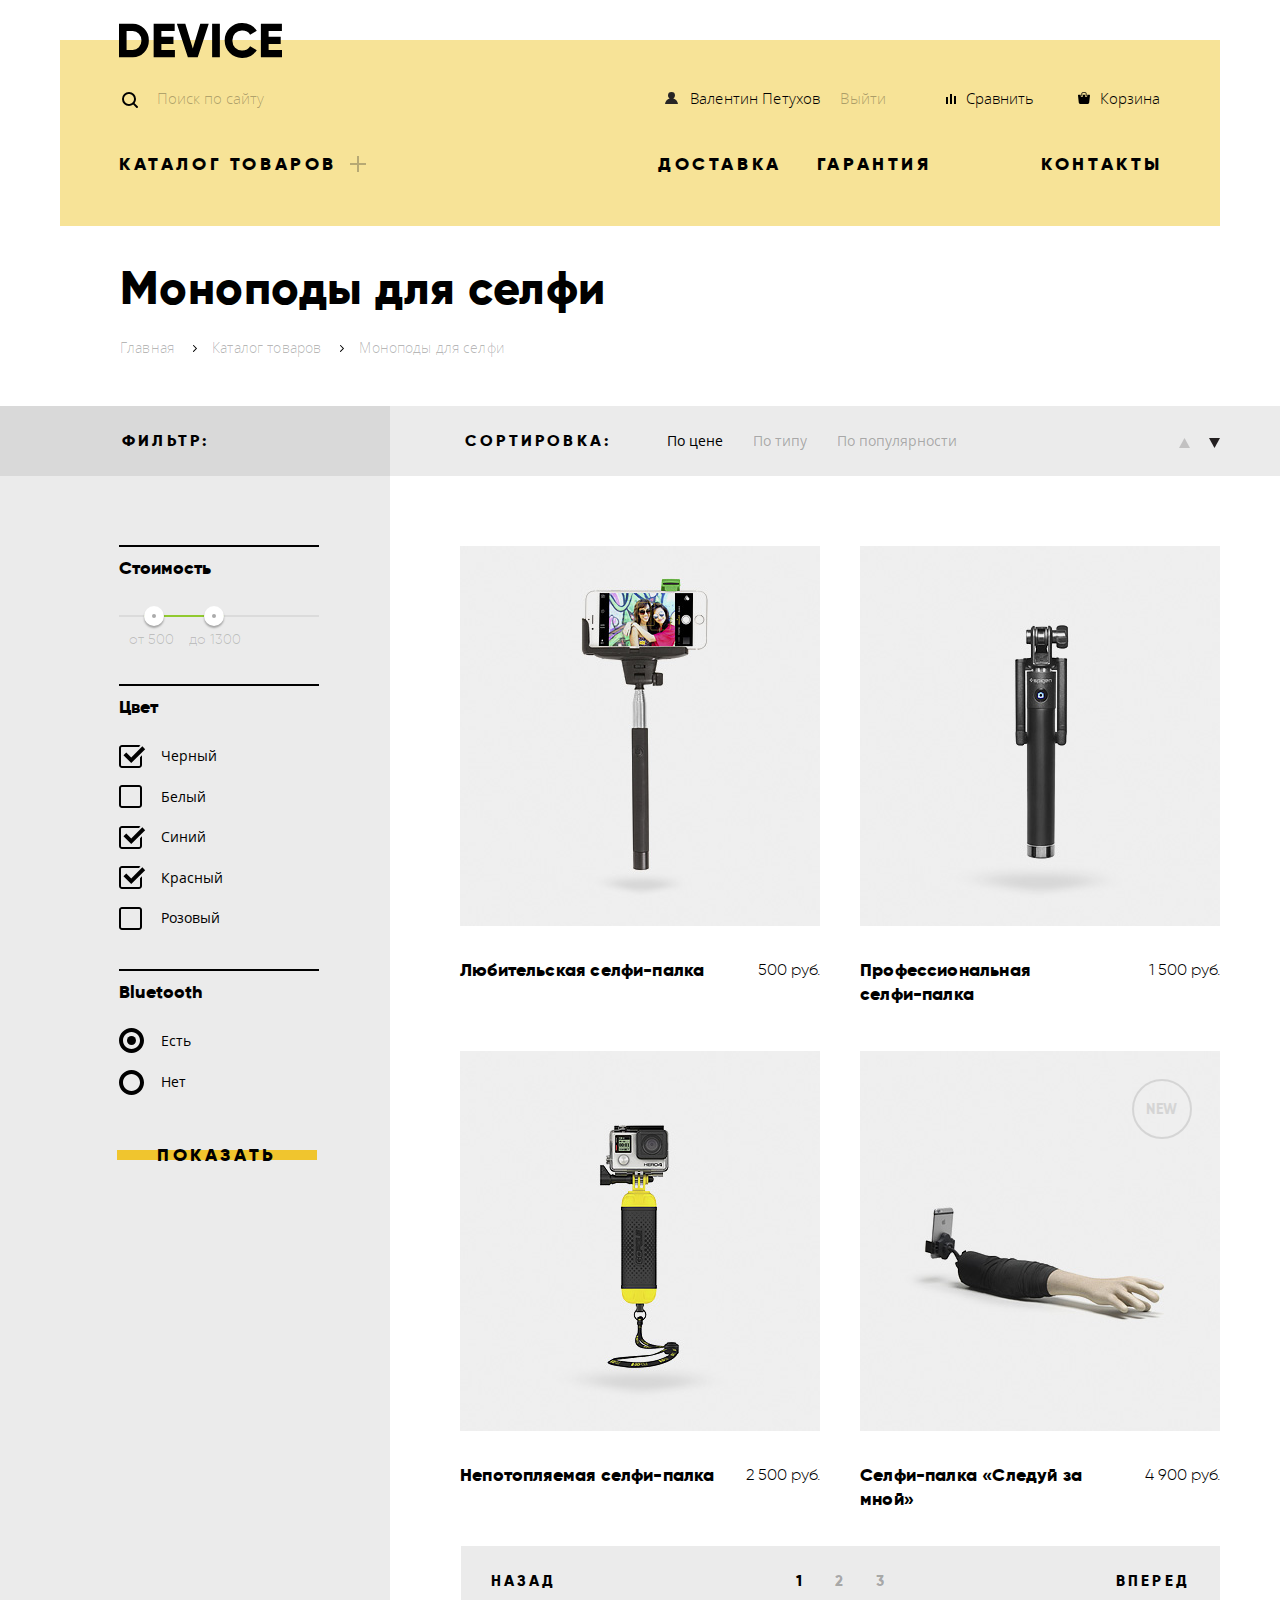
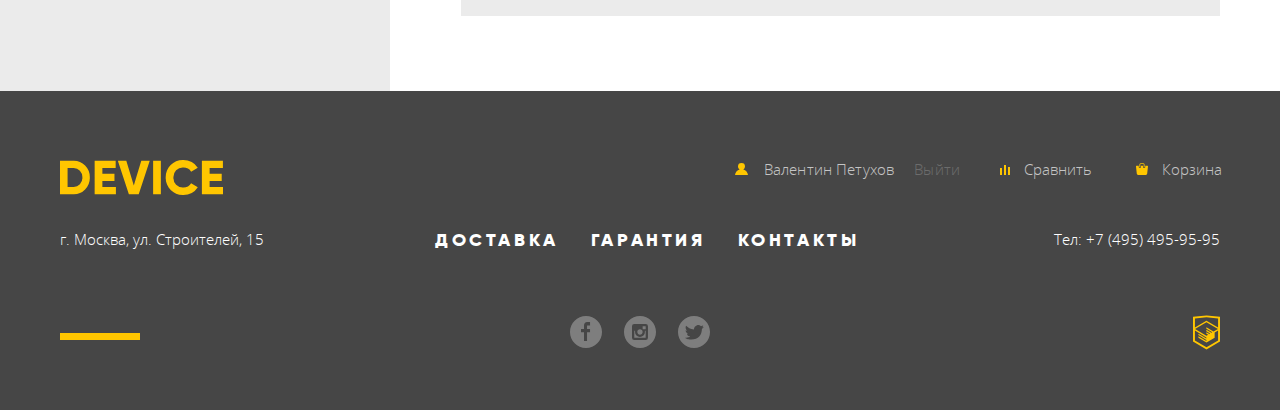
==== commit ac169d9b: "second_final" ====
--- a/catalog.html
+++ b/catalog.html
@@ -3,394 +3,334 @@
 	<head>
 		<meta charset="utf-8">
 		<title>HTML Academy: Девайс</title>
-		<link rel="stylesheet" href="css/fonts.css">
-		<link rel="stylesheet" href="css/style.css">
+		<link rel="stylesheet" href="css/normalize.min.css">
+		<link rel="stylesheet" href="css/style.min.css">
 	</head>
 	<body class="page">
 		<!-- Шапка -->
 		<header class="header catalog-header">
+			<div class="header__content catalog-header">
 				<!-- Логотип -->
 				<a class="logotype header__logotype" href="index.html" aria-label="Логотип Device">
-						<svg xmlns="http://www.w3.org/2000/svg" width="163" height="35" viewBox="0 0 163 35">
-								<path d="M-.151.702v33.6h13.532a15.72 15.72 0 0 0 11.72-4.824 16.458 16.458 0 0 0 4.712-11.976 16.458 16.458 0 0 0-4.712-11.976A15.723 15.723 0 0 0 13.381.702H-.151zM7.582 26.91V8.091h5.8a8.646 8.646 0 0 1 6.5 2.568 9.407 9.407 0 0 1 2.489 6.84 9.406 9.406 0 0 1-2.489 6.84 8.642 8.642 0 0 1-6.5 2.568h-5.8zm34.8-5.952h12.082v-7.3H42.378V8.091h13.291V.702H34.645v33.6H55.91V26.91H42.378v-5.952zm36.343 13.344L89.744.702h-8.458l-7.491 24.72L66.304.702h-8.457l11.019 33.6h9.859zm14.4 0h7.733V.702h-7.733v33.6zm38.615-1.416a15.506 15.506 0 0 0 6.041-5.688l-6.67-3.84a7.482 7.482 0 0 1-3.165 3.024 9.87 9.87 0 0 1-4.664 1.1 9.595 9.595 0 0 1-7.177-2.736 9.909 9.909 0 0 1-2.682-7.248 9.909 9.909 0 0 1 2.682-7.248 9.595 9.595 0 0 1 7.177-2.736 9.897 9.897 0 0 1 4.639 1.08 7.592 7.592 0 0 1 3.19 3.048l6.67-3.84a15.873 15.873 0 0 0-6.09-5.688 17.42 17.42 0 0 0-8.409-2.088c-9.779-.272-17.797 7.691-17.591 17.472-.208 9.781 7.809 17.747 17.588 17.476a17.52 17.52 0 0 0 8.458-2.088zm17.881-11.928h12.082v-7.3h-12.085V8.091h13.29V.702h-21.023v33.6h21.265V26.91h-13.532v-5.952z" data-name="-e-logo"/>
-						</svg>
+					<svg xmlns="http://www.w3.org/2000/svg" width="163" height="35" viewBox="0 0 163 35">
+					<path d="M-.151.702v33.6h13.532a15.72 15.72 0 0 0 11.72-4.824 16.458 16.458 0 0 0 4.712-11.976 16.458 16.458 0 0 0-4.712-11.976A15.723 15.723 0 0 0 13.381.702H-.151zM7.582 26.91V8.091h5.8a8.646 8.646 0 0 1 6.5 2.568 9.407 9.407 0 0 1 2.489 6.84 9.406 9.406 0 0 1-2.489 6.84 8.642 8.642 0 0 1-6.5 2.568h-5.8zm34.8-5.952h12.082v-7.3H42.378V8.091h13.291V.702H34.645v33.6H55.91V26.91H42.378v-5.952zm36.343 13.344L89.744.702h-8.458l-7.491 24.72L66.304.702h-8.457l11.019 33.6h9.859zm14.4 0h7.733V.702h-7.733v33.6zm38.615-1.416a15.506 15.506 0 0 0 6.041-5.688l-6.67-3.84a7.482 7.482 0 0 1-3.165 3.024 9.87 9.87 0 0 1-4.664 1.1 9.595 9.595 0 0 1-7.177-2.736 9.909 9.909 0 0 1-2.682-7.248 9.909 9.909 0 0 1 2.682-7.248 9.595 9.595 0 0 1 7.177-2.736 9.897 9.897 0 0 1 4.639 1.08 7.592 7.592 0 0 1 3.19 3.048l6.67-3.84a15.873 15.873 0 0 0-6.09-5.688 17.42 17.42 0 0 0-8.409-2.088c-9.779-.272-17.797 7.691-17.591 17.472-.208 9.781 7.809 17.747 17.588 17.476a17.52 17.52 0 0 0 8.458-2.088zm17.881-11.928h12.082v-7.3h-12.085V8.091h13.29V.702h-21.023v33.6h21.265V26.91h-13.532v-5.952z" data-name="-e-logo"/>
+					</svg>
 				</a>
 				<!-- Меню -->
 				<section class="menu">
-						<h2 class="visually-hidden">Меню</h2>
-						<!-- Поиск -->
-						<form class="search" action="https://echo.htmlacademy.ru" method="GET">
-								<input class="search__input" name="search-field" type="text" placeholder="Поиск по сайту"><!--
-						 --><button class="search__button" type="submit">Найти</button>
-						</form>
-
-						<!-- Блок пользователя -->
-						<ul class="user-menu">
-								<li class="user-menu__item">
-										<a class="user-menu__link login-icon" href="profile.html">Валентин Петухов</a>
-								</li>
-								<li class="user-menu__item">
-										<a class="user-menu__link logout" href="logout.html">Выйти</a>
-								</li>
-						</ul>
-
-						<!-- Блок корзины -->
-						<ul class="cart-menu">
-								<li class="cart-menu__item">
-										<a class="cart-menu__link compare-icon" href="compare.html">Сравнить</a>
-								</li>
-								<li class="cart-menu__item">
-										<a class="cart-menu__link cart-icon" href="cart.html">Корзина</a>
-								</li>
-						</ul>
+					<h2 class="visually-hidden">Меню</h2>
+					<!-- Поиск -->
+					<form class="search" action="https://echo.htmlacademy.ru" method="GET">
+						<input class="search__input" name="search-field" type="text" placeholder="Поиск по сайту">
+						<button class="search__button" type="submit">Найти</button>
+					</form>
+
+					<!-- Блок пользователя -->
+					<ul class="user-menu">
+						<li class="user-menu__item">
+							<a class="user-menu__link login-icon" href="profile.html">Валентин Петухов</a>
+						</li>
+						<li class="user-menu__item">
+							<a class="user-menu__link logout" href="logout.html">Выйти</a>
+						</li>
+					</ul>
+
+					<!-- Блок корзины -->
+					<ul class="cart-menu">
+						<li class="cart-menu__item">
+							<a class="cart-menu__link compare-icon" href="compare.html">Сравнить</a>
+						</li>
+						<li class="cart-menu__item">
+							<a class="cart-menu__link cart-icon" href="cart.html">Корзина</a>
+						</li>
+					</ul>
 				</section>
 
 				<!-- Навигация -->
 				<nav class="navigation">
-						<h2 class="visually-hidden">Навигация</h2>
-						<ul class="navigation__list">
-								<li class="navigation__item">
-										<button class="navigation__button plus-icon" type="button">Каталог товаров</button>
-										<section class="dropdown">
-											<h3 class="visually-hidden">Каталог товаров</h3>
-											<ul class="dropdown__list">
-													<li class="dropdown__item">
-															<a class="dropdown__link" href="">Виртуальная реальность</a>
-													</li>
-													<li class="dropdown__item">
-															<a class="dropdown__link" href="catalog.html">Моноподы для селфи</a>
-													</li>
-													<li class="dropdown__item">
-															<a class="dropdown__link" href="">Экшн-камеры</a>
-													</li>
-											</ul>
-											<ul class="dropdown__list">
-													<li class="dropdown__item">
-															<a class="dropdown__link" href="">Фитнес-браслеты</a>
-													</li>
-													<li class="dropdown__item">
-															<a class="dropdown__link" href="">Умные часы</a>
-													</li>
-											</ul>
-											<ul class="dropdown__list">
-													<li class="dropdown__item">
-															<a class="dropdown__link" href="">Квадрокоптеры</a>
-													</li>
-											</ul>
-									</section>
-								</li>
-								<li class="navigation__item">
-										<a class="navigation__link" href="">Доставка</a>
-								</li>
-								<li class="navigation__item">
-										<a class="navigation__link" href="">Гарантия</a>
-								</li>
-								<li class="navigation__item">
-										<a class="navigation__link" href="">Контакты</a>
-								</li>
-						</ul>
+					<h2 class="visually-hidden">Навигация</h2>
+					<ul class="navigation__list">
+						<li class="navigation__item">
+							<button class="navigation__button plus-icon" type="button">Каталог товаров</button>
+							<section class="dropdown">
+								<h3 class="visually-hidden">Каталог товаров</h3>
+								<ul class="dropdown__list">
+									<li class="dropdown__item">
+										<a class="dropdown__link" href="">Виртуальная реальность</a>
+									</li>
+									<li class="dropdown__item">
+										<a class="dropdown__link" href="catalog.html">Моноподы для селфи</a>
+									</li>
+									<li class="dropdown__item">
+										<a class="dropdown__link" href="">Экшн-камеры</a>
+									</li>
+								</ul>
+								<ul class="dropdown__list">
+									<li class="dropdown__item">
+										<a class="dropdown__link" href="">Фитнес-браслеты</a>
+									</li>
+									<li class="dropdown__item">
+										<a class="dropdown__link" href="">Умные часы</a>
+									</li>
+								</ul>
+								<ul class="dropdown__list">
+									<li class="dropdown__item">
+										<a class="dropdown__link" href="">Квадрокоптеры</a>
+									</li>
+								</ul>
+							</section>
+						</li>
+						<li class="navigation__item">
+							<a class="navigation__link" href="">Доставка</a>
+						</li>
+						<li class="navigation__item">
+							<a class="navigation__link" href="">Гарантия</a>
+						</li>
+						<li class="navigation__item">
+							<a class="navigation__link" href="">Контакты</a>
+						</li>
+					</ul>
 				</nav>
+			</div>
 		</header>
 
 		<!-- Основное содержание -->
 		<main class="main">
-			 <header class="main__header">
-					 <h1 class="main__title">Моноподы для селфи</h1>
-					 <ul class="breadcrumbs">
-							 <li class="breadcrumbs__item">
-										<a href="index.html" class="breadcrumbs__link">Главная</a>
-							 </li>
-							 <li class="breadcrumbs__item">
-										<a href="" class="breadcrumbs__link">Каталог товаров</a>
-							 </li>
-							 <li class="breadcrumbs__item">
-										Моноподы для селфи
-							 </li>
-					 </ul>
-			 </header>
-			 <section class="products">
-						<h2 class="visually-hidden">Товары</h2>
-					 <div class="products__content">
-							 <section class="filters">
-										<h3 class="filters__title">Фильтр:</h3>
-										<form class="filters__form" action="https://echo.htmlacademy.ru">
-												<fieldset class="filters-group filters__group">
-														<h4 class="filters-group__title">Стоимость</h4>
-														<div class="range">
-															<div class="selected">
-																<div class="thumb">
-																	<span class="range__price">от 500</span>
-																</div>
-																<div class="thumb">
-																	<span class="range__price">до 5000</span>
-																</div>
-															</div>
-														</div>
-												</fieldset>
-												<fieldset class="filters-group filters__group">
-														<h4 class="filters-group__title">Цвет</h4>
-														<input type="checkbox" name="color" value="black" id="color-black" checked>
-														<label for="color-black">Черный</label>
-														<br>
-														<input type="checkbox" name="color" value="white" id="color-white">
-														<label for="color-white">Белый</label>
-														<br>
-														<input type="checkbox" name="color" value="blue" id="color-blue" checked>
-														<label for="color-blue">Синий</label>
-														<br>
-														<input type="checkbox" name="color" value="red" id="color-red" checked>
-														<label for="color-red">Красный</label>
-														<br>
-														<input type="checkbox" name="color" value="pink" id="color-pink">
-														<label for="color-pink">Розовый</label>
-												</fieldset>
-												<fieldset class="filters-group filters__group">
-														<h4 class="filters-group__title">Bluetooth</h4>
-														<input type="radio" name="bluetooth" value="on" id="bluetooth-on" checked>
-														<label for="bluetooth-on">Есть</label>
-														<br>
-														<input type="radio" name="bluetooth" value="off" id="bluetooth-off">
-														<label for="bluetooth-off">Нет</label>
-												</fieldset>
-												<button class="button button--filters" type="submit">Показать</button>
-										</form>
-							 </section>
-							 <div class="products-list-wrapper">
-									 <section class="sort">
-											 <h3 class="sort__title">Сортировка:</h3>
-											 <ul class="sort__list">
-														<li class="sort__item">
-															<button class="sort__button current" type="button">По цене</button>
-														</li>
-														<li class="sort__item">
-															<button class="sort__button" type="button">По типу</button>
-														</li>
-														<li class="sort__item">
-															<button class="sort__button" type="button">По популярности</button>
-														</li>
-											 </ul>
-											 <div class="sort__arrows">
-													 <button class="up" type="button">По возрастанию</button>
-													 <button class="down current" type="button">По убыванию</button>
-											 </div>
-									 </section>
-										<ul class="products__list">
-												<li class="product products__item">
-														<div class="product__info">
-																<h3 class="product__title">Любительская селфи-палка</h3>
-																<span class="product__price">500 руб.</span>
-														</div>
-														<figure class="product__figure">
-															<img src="img/item-1-jpg.jpg" alt="Любительская селфи-палка" width="360" height="380">
-															<div class="product__layout">
-																<a class="button" href="">В корзину</a>
-																<button class="product__layout-button" type="button">Добавить к сравнению</button>
-															</div>
-														</figure>
-												</li>
-												<li class="product products__item">
-														<div class="product__info">
-																<h3 class="product product__title">Профессиональная селфи-палка</h3>
-																<span class="product__price">1 500 руб.</span>
-														</div>
-														<figure class="product__figure">
-															<img src="img/item-2-jpg.jpg" alt="Профессиональная селфи-палка" width="360" height="380">
-															<div class="product__layout">
-																<a class="button" href="">В корзину</a>
-																<button class="product__layout-button" type="button">Добавить к сравнению</button>
-															</div>
-														</figure>
-												</li>
-												<li class="product products__item">
-														<div class="product__info">
-																<h3 class="product__title">Непотопляемая селфи-палка</h3>
-																<span class="product__price">2 500 руб.</span>
-														</div>
-														<figure class="product__figure">
-															<img src="img/item-3-jpg.jpg" alt="Непотопляемая селфи-палка" width="360" height="380">
-															<div class="product__layout">
-																<a class="button" href="">В корзину</a>
-																<button class="product__layout-button" type="button">Добавить к сравнению</button>
-															</div>
-														</figure>
-												</li>
-												<li class="product products__item">
-														<div class="product__info">
-																<h3 class="product__title">Селфи-палка «Следуй за мной»</h3>
-																<span class="product__price">4 900 руб.</span>
-														</div>
-														<figure class="product__figure product__new">
-															<img src="img/item-4-jpg.jpg" alt="Селфи-палка «Следуй за мной»" width="360" height="380">
-															<div class="product__layout">
-																<a class="button" href="">В корзину</a>
-																<button class="product__layout-button" type="button">Добавить к сравнению</button>
-															</div>
-														</figure>
-												</li>
-										</ul>
-									 <ul class="pagination">
-											 <li class="pagination__item pagination__prev">
-												<a class="pagination__link">Назад</a>
-											 </li>
-											 <li class="pagination__item">
-												 <a class="pagination__link pagination__link--current">1</a>
-											 </li>
-											 <li class="pagination__item">
-												 <a class="pagination__link" href="catalog/page-2.html">2</a>
-											 </li>
-											 <li class="pagination__item">
-												 <a class="pagination__link" href="catalog/page-3.html">3</a>
-											 </li>
-											 <li class="pagination__item pagination__next">
-												 <a class="pagination__link" href="catalog/page-4.html">Вперед</a>
-											 </li>
-									 </ul>
-							 </div>
-					 </div>
-			 </section>
+			<header class="main__header">
+				<h1 class="main__title">Моноподы для селфи</h1>
+				<ul class="breadcrumbs">
+					<li class="breadcrumbs__item">
+						<a href="index.html" class="breadcrumbs__link">Главная</a>
+					</li>
+					<li class="breadcrumbs__item">
+						<a href="" class="breadcrumbs__link">Каталог товаров</a>
+					</li>
+					<li class="breadcrumbs__item">
+						Моноподы для селфи
+					</li>
+				</ul>
+			</header>
+			<section class="products">
+				<h2 class="visually-hidden">Товары</h2>
+				<div class="products__content">
+					<section class="filters">
+						<h3 class="filters__title">Фильтр:</h3>
+						<form class="filters__form" action="https://echo.htmlacademy.ru">
+							<fieldset class="filters-group filters__group">
+								<h4 class="filters-group__title">Стоимость</h4>
+								<div class="range">
+									<div class="selected">
+										<div class="thumb">
+											<span class="range__price">от 500</span>
+										</div>
+										<div class="thumb">
+											<span class="range__price">до 1300</span>
+										</div>
+									</div>
+								</div>
+							</fieldset>
+							<fieldset class="filters-group filters__group">
+								<h4 class="filters-group__title">Цвет</h4>
+								<input type="checkbox" name="color" value="black" id="color-black" checked>
+								<label for="color-black">Черный</label>
+								<br>
+								<input type="checkbox" name="color" value="white" id="color-white">
+								<label for="color-white">Белый</label>
+								<br>
+								<input type="checkbox" name="color" value="blue" id="color-blue" checked>
+								<label for="color-blue">Синий</label>
+								<br>
+								<input type="checkbox" name="color" value="red" id="color-red" checked>
+								<label for="color-red">Красный</label>
+								<br>
+								<input type="checkbox" name="color" value="pink" id="color-pink">
+								<label for="color-pink">Розовый</label>
+							</fieldset>
+							<fieldset class="filters-group filters__group">
+								<h4 class="filters-group__title">Bluetooth</h4>
+								<input type="radio" name="bluetooth" value="on" id="bluetooth-on" checked>
+								<label for="bluetooth-on">Есть</label>
+								<br>
+								<input type="radio" name="bluetooth" value="off" id="bluetooth-off">
+								<label for="bluetooth-off">Нет</label>
+							</fieldset>
+							<button class="button button--filters" type="submit">Показать</button>
+						</form>
+					</section>
+					<div class="products-list-wrapper">
+						<section class="sort">
+							<h3 class="sort__title">Сортировка:</h3>
+							<ul class="sort__list">
+								<li class="sort__item">
+									<button class="sort__button current" type="button">По цене</button>
+								</li>
+								<li class="sort__item">
+									<button class="sort__button" type="button">По типу</button>
+								</li>
+								<li class="sort__item">
+									<button class="sort__button" type="button">По популярности</button>
+								</li>
+							</ul>
+							<div class="sort__arrows">
+								<button class="up" type="button">По возрастанию</button>
+								<button class="down current" type="button">По убыванию</button>
+							</div>
+						</section>
+						<ul class="products__list">
+							<li class="product products__item">
+								<div class="product__info">
+									<h3 class="product__title">Любительская селфи-палка</h3>
+									<span class="product__price">500 руб.</span>
+								</div>
+								<figure class="product__figure">
+									<img src="img/item-1-jpg.jpg" alt="Любительская селфи-палка" width="360" height="380">
+									<div class="product__layout">
+										<a class="button" href="">В корзину</a>
+										<button class="product__layout-button" type="button">Добавить к сравнению</button>
+									</div>
+								</figure>
+							</li>
+							<li class="product products__item">
+								<div class="product__info">
+									<h3 class="product product__title">Профессиональная селфи-палка</h3>
+									<span class="product__price">1 500 руб.</span>
+								</div>
+								<figure class="product__figure">
+									<img src="img/item-2-jpg.jpg" alt="Профессиональная селфи-палка" width="360" height="380">
+									<div class="product__layout">
+										<a class="button" href="">В корзину</a>
+										<button class="product__layout-button" type="button">Добавить к сравнению</button>
+									</div>
+								</figure>
+							</li>
+							<li class="product products__item">
+								<div class="product__info">
+									<h3 class="product__title">Непотопляемая селфи-палка</h3>
+									<span class="product__price">2 500 руб.</span>
+								</div>
+								<figure class="product__figure">
+									<img src="img/item-3-jpg.jpg" alt="Непотопляемая селфи-палка" width="360" height="380">
+									<div class="product__layout">
+										<a class="button" href="">В корзину</a>
+										<button class="product__layout-button" type="button">Добавить к сравнению</button>
+									</div>
+								</figure>
+							</li>
+							<li class="product products__item">
+								<div class="product__info">
+									<h3 class="product__title">Селфи-палка «Следуй за мной»</h3>
+									<span class="product__price">4 900 руб.</span>
+								</div>
+								<figure class="product__figure product__new">
+									<img src="img/item-4-jpg.jpg" alt="Селфи-палка «Следуй за мной»" width="360" height="380">
+									<div class="product__layout">
+										<a class="button" href="">В корзину</a>
+										<button class="product__layout-button" type="button">Добавить к сравнению</button>
+									</div>
+								</figure>
+							</li>
+						</ul>
+						<ul class="pagination">
+							<li class="pagination__item pagination__prev">
+								<a class="pagination__link">Назад</a>
+							</li>
+							<li class="pagination__item">
+								<a class="pagination__link pagination__link--current">1</a>
+							</li>
+							<li class="pagination__item">
+								<a class="pagination__link" href="catalog/page-2.html">2</a>
+							</li>
+							<li class="pagination__item">
+								<a class="pagination__link" href="catalog/page-3.html">3</a>
+							</li>
+							<li class="pagination__item pagination__next">
+								<a class="pagination__link" href="catalog/page-4.html">Вперед</a>
+							</li>
+						</ul>
+					</div>
+				</div>
+			</section>
 		</main>
 
 		<!-- Подвал -->
 		<footer class="footer">
-				<div class="footer__row">
-						<!-- Логотип -->
-						<a class="logotype footer__logotype logotype--gold" href="index.html" aria-label="Логотип Device">
-								<svg xmlns="http://www.w3.org/2000/svg" width="163" height="35" viewBox="0 0 163 35">
-										<path d="M-.151.702v33.6h13.532a15.72 15.72 0 0 0 11.72-4.824 16.458 16.458 0 0 0 4.712-11.976 16.458 16.458 0 0 0-4.712-11.976A15.723 15.723 0 0 0 13.381.702H-.151zM7.582 26.91V8.091h5.8a8.646 8.646 0 0 1 6.5 2.568 9.407 9.407 0 0 1 2.489 6.84 9.406 9.406 0 0 1-2.489 6.84 8.642 8.642 0 0 1-6.5 2.568h-5.8zm34.8-5.952h12.082v-7.3H42.378V8.091h13.291V.702H34.645v33.6H55.91V26.91H42.378v-5.952zm36.343 13.344L89.744.702h-8.458l-7.491 24.72L66.304.702h-8.457l11.019 33.6h9.859zm14.4 0h7.733V.702h-7.733v33.6zm38.615-1.416a15.506 15.506 0 0 0 6.041-5.688l-6.67-3.84a7.482 7.482 0 0 1-3.165 3.024 9.87 9.87 0 0 1-4.664 1.1 9.595 9.595 0 0 1-7.177-2.736 9.909 9.909 0 0 1-2.682-7.248 9.909 9.909 0 0 1 2.682-7.248 9.595 9.595 0 0 1 7.177-2.736 9.897 9.897 0 0 1 4.639 1.08 7.592 7.592 0 0 1 3.19 3.048l6.67-3.84a15.873 15.873 0 0 0-6.09-5.688 17.42 17.42 0 0 0-8.409-2.088c-9.779-.272-17.797 7.691-17.591 17.472-.208 9.781 7.809 17.747 17.588 17.476a17.52 17.52 0 0 0 8.458-2.088zm17.881-11.928h12.082v-7.3h-12.085V8.091h13.29V.702h-21.023v33.6h21.265V26.91h-13.532v-5.952z" data-name="-e-logo"/>
-								</svg>
+			<div class="footer__row">
+				<!-- Логотип -->
+				<a class="logotype footer__logotype logotype--gold" href="index.html" aria-label="Логотип Device">
+					<svg xmlns="http://www.w3.org/2000/svg" width="163" height="35" viewBox="0 0 163 35">
+					<path d="M-.151.702v33.6h13.532a15.72 15.72 0 0 0 11.72-4.824 16.458 16.458 0 0 0 4.712-11.976 16.458 16.458 0 0 0-4.712-11.976A15.723 15.723 0 0 0 13.381.702H-.151zM7.582 26.91V8.091h5.8a8.646 8.646 0 0 1 6.5 2.568 9.407 9.407 0 0 1 2.489 6.84 9.406 9.406 0 0 1-2.489 6.84 8.642 8.642 0 0 1-6.5 2.568h-5.8zm34.8-5.952h12.082v-7.3H42.378V8.091h13.291V.702H34.645v33.6H55.91V26.91H42.378v-5.952zm36.343 13.344L89.744.702h-8.458l-7.491 24.72L66.304.702h-8.457l11.019 33.6h9.859zm14.4 0h7.733V.702h-7.733v33.6zm38.615-1.416a15.506 15.506 0 0 0 6.041-5.688l-6.67-3.84a7.482 7.482 0 0 1-3.165 3.024 9.87 9.87 0 0 1-4.664 1.1 9.595 9.595 0 0 1-7.177-2.736 9.909 9.909 0 0 1-2.682-7.248 9.909 9.909 0 0 1 2.682-7.248 9.595 9.595 0 0 1 7.177-2.736 9.897 9.897 0 0 1 4.639 1.08 7.592 7.592 0 0 1 3.19 3.048l6.67-3.84a15.873 15.873 0 0 0-6.09-5.688 17.42 17.42 0 0 0-8.409-2.088c-9.779-.272-17.797 7.691-17.591 17.472-.208 9.781 7.809 17.747 17.588 17.476a17.52 17.52 0 0 0 8.458-2.088zm17.881-11.928h12.082v-7.3h-12.085V8.091h13.29V.702h-21.023v33.6h21.265V26.91h-13.532v-5.952z" data-name="-e-logo"/>
+					</svg>
+				</a>
+
+				<!-- Блок пользователя -->
+				<ul class="user-menu footer__user-menu">
+					<li class="user-menu__item login-icon login-icon--gold">
+						<a class="user-menu__link user-menu__link--color_white" href="profile.html">Валентин Петухов</a>
+					</li>
+					<li class="user-menu__item logout">
+						<a class="user-menu__link user-menu__link--color_white" href="logout.html">Выйти</a>
+					</li>
+				</ul>
+
+				<!-- Блок корзины -->
+				<ul class="cart-menu footer__cart-menu">
+					<li class="cart-menu__item compare-icon compare-icon--gold">
+						<a class="cart-menu__link cart-menu__link--color_white" href="compare.html">Сравнить</a>
+					</li>
+					<li class="cart-menu__item cart-icon cart-icon--gold">
+						<a class="cart-menu__link cart-menu__link--color_white" href="cart.html">Корзина</a>
+					</li>
+				</ul>
+			</div>
+
+			<div class="footer__row">
+				<address class="address">г. Москва, ул. Строителей, 15</address>
+
+				<!-- Навигация -->
+				<nav class="footer-navigation">
+					<h2 class="visually-hidden">Навигация</h2>
+					<ul class="footer-navigation__list">
+						<li class="footer-navigation__item">
+							<a class="footer-navigation__link" href="">Доставка</a>
+						</li>
+						<li class="footer-navigation__item">
+							<a class="footer-navigation__link" href="">Гарантия</a>
+						</li>
+						<li class="footer-navigation__item">
+							<a class="footer-navigation__link" href="">Контакты</a>
+						</li>
+					</ul>
+				</nav>
+
+				<span class="telephone">Тел: <a href="tel:+74954959595"> +7 (495) 495-95-95</a></span>
+			</div>
+
+			<div class="footer__row footer__string">
+				<!-- Социальные сети -->
+				<ul class="socials">
+					<li class="socials__item">
+						<a class="socials__link" href="">
+							<img src="img/fb.svg" alt="Мы в Фейсбук" width="32" height="32">
 						</a>
-
-						<!-- Блок пользователя -->
-						<ul class="user-menu footer__user-menu">
-								<li class="user-menu__item login-icon login-icon--gold">
-										<a class="user-menu__link user-menu__link--color_white" href="profile.html">Валентин Петухов</a>
-								</li>
-								<li class="user-menu__item logout">
-										<a class="user-menu__link user-menu__link--color_white" href="logout.html">Выйти</a>
-								</li>
-						</ul>
-
-						<!-- Блок корзины -->
-						<ul class="cart-menu footer__cart-menu">
-								<li class="cart-menu__item compare-icon compare-icon--gold">
-										<a class="cart-menu__link cart-menu__link--color_white" href="compare.html">Сравнить</a>
-								</li>
-								<li class="cart-menu__item cart-icon cart-icon--gold">
-										<a class="cart-menu__link cart-menu__link--color_white" href="cart.html">Корзина</a>
-								</li>
-						</ul>
-				</div>
-
-				<div class="footer__row">
-						<address class="address">г. Москва, ул. Строителей, 15</address>
-
-						<!-- Навигация -->
-						<nav class="footer-navigation">
-								<h2 class="visually-hidden">Навигация</h2>
-								<ul class="footer-navigation__list">
-										<li class="footer-navigation__item">
-												<a class="footer-navigation__link" href="">Доставка</a>
-										</li>
-										<li class="footer-navigation__item">
-												<a class="footer-navigation__link" href="">Гарантия</a>
-										</li>
-										<li class="footer-navigation__item">
-												<a class="footer-navigation__link" href="">Контакты</a>
-										</li>
-								</ul>
-						</nav>
-
-						<span class="telephone">Тел: <a href="tel:+74954959595"> +7 (495) 495-95-95</a></span>
-				</div>
-
-				<div class="footer__row footer__string">
-						<!-- Социальные сети -->
-						<ul class="socials">
-								<li class="socials__item">
-										<a class="socials__link" href="">
-												<img src="img/fb.svg" alt="Мы в Фейсбук" width="32" height="32">
-										</a>
-								</li>
-								<li class="socials__item">
-										<a class="socials__link" href="">
-												<img src="img/instagram.svg" alt="Мы в Инстаграм" width="32" height="32">
-										</a>
-								</li>
-								<li class="socials__item">
-										<a class="socials__link" href="">
-												<img src="img/twitter.svg" alt="Мы в Твиттер" width="32" height="32">
-										</a>
-								</li>
-						</ul>
-
-						<!-- Копирайт -->
-						<a class="copyright" href="https://up.htmlacademy.ru/htmlcss/26" target="_blank">
-								<img src="img/logo-html.svg" alt="Разработано HTML Academy" width="27" height="35">
+					</li>
+					<li class="socials__item">
+						<a class="socials__link" href="">
+							<img src="img/instagram.svg" alt="Мы в Инстаграм" width="32" height="32">
 						</a>
-				</div>
+					</li>
+					<li class="socials__item">
+						<a class="socials__link" href="">
+							<img src="img/twitter.svg" alt="Мы в Твиттер" width="32" height="32">
+						</a>
+					</li>
+				</ul>
+
+				<!-- Копирайт -->
+				<a class="copyright" href="https://up.htmlacademy.ru/htmlcss/26" target="_blank">
+					<img src="img/logo-html.svg" alt="Разработано HTML Academy" width="27" height="35">
+				</a>
+			</div>
 		</footer>
-		<script>
-			var range = document.querySelector('.range');
-			var selected = range.querySelector('.selected');
-			var thumbFirst = range.querySelectorAll('.thumb')[0];
-			var thumbSecond = range.querySelectorAll('.thumb')[1];
-			var startPrice = thumbFirst.querySelector('.range__price');
-			var endPrice = thumbSecond.querySelector('.range__price');
-
-			thumbFirst.onmousedown = function(e){
-				window.onmousemove = function(e) {
-					if (thumbFirst.style.marginRight === '') {
-						thumbFirst.style.marginRight = '0px';
-					}
-
-					if (selected.style.marginLeft === '') {
-						selected.style.marginLeft = '0px';
-					}
-
-					if (parseFloat(thumbFirst.style.marginRight) < 0) {
-						thumbFirst.style.marginRight = '0px';
-					}
-
-					if (parseFloat(selected.style.marginLeft) + e.movementX < 0) {
-						selected.style.marginLeft = '0px';
-						return;
-					}
-
-					if ((parseFloat(thumbFirst.style.marginRight) + e.movementX + parseFloat(selected.style.marginLeft) + 20) > 180) {
-						return;
-					}
-
-					thumbFirst.style.marginRight = (parseFloat(thumbFirst.style.marginRight) + (e.movementX * -1)) + 'px';
-					selected.style.marginLeft = (parseFloat(selected.style.marginLeft) + e.movementX) + 'px';
-					startPrice.textContent = 'от ' + ((parseFloat(selected.style.marginLeft) + e.movementX) * 25);
-				};
-			};
-
-			thumbSecond.onmousedown = function(e){
-				window.onmousemove = function(e) {
-					if (thumbFirst.style.marginRight === '') {
-						thumbFirst.style.marginRight = '0px';
-					}
-
-					if (selected.style.marginLeft === '') {
-						selected.style.marginLeft = '0px';
-					}
-
-					if (parseFloat(thumbFirst.style.marginRight) < 0) {
-						thumbFirst.style.marginRight = '0px';
-					}
-
-					if ((parseFloat(thumbFirst.style.marginRight) + e.movementX + parseFloat(selected.style.marginLeft) + 20) > 180) {
-						return;
-					}
-					thumbFirst.style.marginRight = (parseFloat(thumbFirst.style.marginRight) + e.movementX) + 'px';
-					endPrice.textContent = 'до ' + ((parseFloat(selected.style.marginLeft) + e.movementX + parseFloat(thumbFirst.style.marginRight)) * 31);
-				};
-			};
-
-			window.onmouseup = function() {
-				window.onmousemove = null;
-			}
-		</script>
-</body>
+		<script src="js/range.min.js"></script>
+	</body>
 </html>
--- a/css/style.min.css
+++ b/css/style.min.css
@@ -0,0 +1 @@
+@font-face{font-family:"Open Sans";src:url(../fonts/opensans.woff2) format("woff2"),url(../fonts/opensans.woff) format("woff"),url(../fonts/OpenSans-Regular.ttf) format("truetype");font-weight:500}@font-face{font-family:"Open Sans";src:url(../fonts/opensanslight.woff2) format("woff2"),url(../fonts/opensanslight.woff) format("woff"),url(../fonts/OpenSans-Light.ttf) format("truetype");font-weight:100}@font-face{font-family:"Gilroy";src:url(../fonts/gilroylight.woff2) format("woff2"),url(../fonts/gilroylight.woff) format("woff"),url(../fonts/Gilroylight.ttf) format("truetype");font-weight:100}@font-face{font-family:"Gilroy";src:url(../fonts/gilroyextrabold.woff2) format("woff2"),url(../fonts/gilroyextrabold.woff) format("woff"),url(../fonts/Gilroyextrabold.ttf) format("truetype");font-weight:900}*,::before,::after{box-sizing:inherit}html{box-sizing:border-box}html,body{margin:0;padding:0;font-family:"Open Sans","Arial",sans-serif;font-weight:100;font-size:15px;font-weight:normal;line-height:30px;background-color:#fff}body{padding-top:40px}a,button{font:inherit;text-decoration:none;color:#000;cursor:pointer}@keyframes modal-open{0%{transform:translateY(-1000px)}80%{transform:translateY(20px)}90%{transform:translateY(-20px)}100%{transform:translateY(0)}}.visually-hidden{display:none}.logotype--gold svg{fill:#ffc600}.button{position:relative;z-index:10;display:block;width:220px;font-family:"Gilroy","Arial",sans-serif;font-weight:900;font-size:18px;line-height:40px;text-transform:uppercase;letter-spacing:3.6px;text-align:center;background:none;background-color:transparent;border:none;cursor:pointer}.button--s{width:160px}.button--xl{width:260px}.button::before{content:"";position:absolute;top:16px;bottom:16px;left:0;right:0;z-index:-1;display:block;padding:0;transition:top,bottom;transition-duration:.3s;background-color:#f0c52e}.button:hover::before{top:0;bottom:0}.button:active{color:rgba(0,0,0,0.3)}.address{width:210px;font-family:"Open Sans","Arial",sans-serif;font-weight:100;font-size:15px;line-height:30px;font-style:normal}.map--modal{display:none}.contacts-modal{position:fixed;left:50%;top:50vh;z-index:99;display:none;width:960px;min-height:553px;margin-top:-300px;margin-left:-480px;padding:100px;padding-bottom:80px;background-color:#fff;box-shadow:0 10px 20px 0 rgba(4,6,6,0.2)}.contacts-modal--open{display:block;animation-name:modal-open;animation-duration:500ms}.modal-close{position:absolute;top:20px;right:20px;width:55px;height:55px;font-size:0;background:none;border:none;background-image:url(../img/modal-close.svg);border-radius:50%;opacity:.5}.modal-close:hover{opacity:1}.modal-close:active{opacity:.3}.contacts-form__row{display:flex;justify-content:space-between;margin-bottom:35px}.contacts-form__field{margin-top:10px;width:360px;height:50px}.contacts-form label{font-family:"Gilroy","Arial",sans-serif;font-weight:900;font-size:18px;line-height:24px;color:#000}.contacts-form__field{padding:10px;font-family:"Open Sans","Arial",sans-serif;font-weight:500;font-size:14px;line-height:18px;color:rgba(70,70,70,0.4);background-color:#f2f2f2;border:none}.contacts-form__field:hover{background-color:#eaeaea}.contacts-form__field:focus{background-color:#fff;outline:3px solid #f0c52e}.contacts-form__field:invalid{outline:none;background-color:#f6dada}.contacts-form__field::-webkit-input-placeholder{font-family:"Open Sans","Arial",sans-serif;font-weight:500;font-size:14px;line-height:18px;color:rgba(70,70,70,0.4)}.contacts-form__field:-moz-placeholder{color:rgba(70,70,70,0.4)}.contacts-form__field:-ms-input-placeholder{color:rgba(70,70,70,0.4)}.contacts-form__field--big{width:100%;min-height:150px;resize:none}.contacts-modal__button{margin-top:50px}.map-modal{position:fixed;left:50%;top:50vh;z-index:100;display:none;margin-top:-300px;margin-left:-480px;width:960px;height:559px;box-shadow:0 10px 20px 0 rgba(4,6,6,0.2);background-color:#fff}.map-modal--open{display:block;animation-name:modal-open;animation-duration:500ms}.map-modal iframe{border:0}.header__content{position:relative;width:1160px;min-height:300px;padding-top:35px;padding-left:59px;padding-right:62px;background-color:#F7E397}.header{width:1200px;padding-left:20px;padding-right:20px;margin-left:auto;margin-right:auto}.catalog-header{min-height:186px;border-bottom:1px solid transparent}.header__logotype{position:absolute;top:-17.5px}.logotype{display:block;height:35px}.logotype:hover{opacity:.6}.logotype:active{opacity:.3}.menu{display:flex;align-items:center;margin-bottom:29px}.search{margin-left:3px;margin-right:95px}.search__input{width:356px;height:46px;padding-left:35px;vertical-align:baseline;font:inherit;color:rgba(0,0,0,0.3);background:none;background-image:url(../img/search.svg);background-repeat:no-repeat;background-position:0 55%;border:none}.search__input::-webkit-input-placeholder{font-family:"Open Sans","Arial",sans-serif;font-weight:100;font-size:15px;color:rgba(0,0,0,0.3)}.search__input:-ms-input-placeholder{font-family:"Open Sans","Arial",sans-serif;font-weight:100;font-size:15px;letter-spacing:.15px;color:rgba(0,0,0,0.3)}.search__input:-moz-placeholder{font-family:"Open Sans","Arial",sans-serif;font-weight:100;font-size:15px;line-height:30px;color:rgba(0,0,0,0.3)}.search__input:hover::-webkit-input-placeholder{color:rgba(0,0,0,0.6)}.search__input:hover:-ms-input-placeholder{color:rgba(0,0,0,0.6)}.search__input:hover:-moz-placeholder{color:rgba(0,0,0,0.6)}.search__input:focus{color:rgba(0,0,0,1);outline:none;box-shadow:inset 0 -2px 0 0 #000;border-radius:0}.search__button{padding-left:20px;padding-right:20px;font-family:"Open Sans","Arial",sans-serif;font-weight:100;font-size:15px;line-height:40px;background:none;border:2px solid #000;visibility:hidden}.search__input:focus + .search__button,.search__button:hover{visibility:visible}.search__button:hover{color:#fff;background-color:#000}.search__button:active{color:rgba(255,255,255,0.3)}.user-menu{display:flex;margin:0;padding:0;list-style:none}.user-menu__item{margin-right:20px}.user-menu__link{font-family:"Open Sans","Arial",sans-serif;font-weight:100;font-size:15px;line-height:30px;letter-spacing:.15px}.dropdown__link:hover,.navigation__button:hover,.navigation__link:hover,.cart-menu__link:hover,.user-menu__link:hover{color:rgba(0,0,0,0.6)}.dropdown__link:active,.navigation__button:active,.navigation__link:active,.cart-menu__link:active,.user-menu__link:active{color:rgba(0,0,0,0.3)}.navigation__button:hover + .dropdown,.dropdown:hover{display:flex}.logout{opacity:.3}.login-icon::before{content:"";display:inline-block;margin-right:12px;width:13px;height:12px;background-image:url(../img/user.svg)}.cart-menu{display:flex;margin:0;margin-left:auto;padding:0;list-style:none}.cart-menu__link{font-family:"Open Sans","Arial",sans-serif;font-weight:100;font-size:15px;line-height:30px}.compare-icon::before{content:"";display:inline-block;margin-right:10px;width:10px;height:10px;background-image:url(../img/compare.svg)}.cart-icon::before{content:"";display:inline-block;margin-right:10px;width:12px;height:12px;background-image:url(../img/cart.svg)}.cart-menu__item:last-child{margin-left:44px;margin-right:-2px}.navigation{margin-bottom:20px}.navigation__list{display:flex;padding:0;margin:0;font-family:"Gilroy","Arial",sans-serif;font-weight:900;list-style:none}.navigation__item{margin-right:35px}.navigation__item:first-child{margin-right:292px}.navigation__item:last-child{margin-left:auto;margin-right:-5px}.navigation__button{padding:0;font-size:18px;line-height:24px;text-transform:uppercase;letter-spacing:3.6px;background:none;border:none}.plus-icon::after{content:"";display:inline-block;margin-left:13px;width:16px;height:16px;vertical-align:-2px;background-image:url(../img/plus.svg);opacity:.3}.navigation__link{font-size:18px;line-height:24px;text-transform:uppercase;letter-spacing:3.6px}.dropdown{position:absolute;left:0;z-index:20;display:none;padding-top:25px;padding-bottom:32px;padding-left:59px;margin-top:-5px;width:100%;font-family:"Open Sans","Arial",sans-serif;font-weight:100;background-color:#F7E397}.dropdown__list{margin:0;margin-right:60px;padding:0;list-style:none}.dropdown__item{margin-bottom:6px}.promo{position:relative;z-index:0;width:1200px;padding-left:80px;padding-right:67px;margin:0 auto;margin-top:-126px;margin-bottom:57px}.slider{position:relative;min-height:550px;overflow:hidden}.slider__controls{position:absolute;bottom:173px;right:30px;display:flex;list-style:none}.slider-controls__item{margin-right:5px}.slider-controls__button{display:inline-block;width:12px;height:12px;background-image:url(../img/slider-button-empty.svg);background-size:12px 12px;cursor:pointer}.slider-controls input:checked ~ .slider-controls__button{background-image:url(../img/slider-button.svg)}.slider-controls input{margin:0;visibility:hidden}.slider-controls__button:focus{background-image:url(../img/slider-button.svg)}.slider__cards{display:flex;padding:0}.slider__cards--position_1{transform:translateX(0px)}.slider__cards--position_2{transform:translateX(-1050px)}.slider__cards--position_3{transform:translateX(-2100px)}.product-card{position:relative;display:flex;flex-direction:row-reverse;min-width:1050px;padding:0;margin:0}.product-card__image{position:absolute;left:30px}.product-card__info{width:514px;margin-left:125px;padding-top:2px}.product-card__info::before{content:"";position:absolute;top:35px;display:block;width:100px;height:7px;background-color:#fff}.product-card__title{margin:0;margin-top:77px;margin-bottom:18px;font-family:"Gilroy","Arial",sans-serif;font-weight:900;font-size:47px;line-height:56px;letter-spacing:.47px}.product-card__text{min-height:90px;margin-bottom:13px;font-family:"Open Sans","Arial",sans-serif;font-weight:100;font-size:15px;line-height:30px;letter-spacing:.15px;color:#464646}.product-card__button{margin-bottom:50px}.product-card__characters{display:flex;font-family:"Gilroy","Arial",sans-serif;font-weight:100}.product-card__characters-group{display:flex;flex-direction:column-reverse;align-items:flex-start;margin-right:80px}.product-card__characters-group:last-child{margin:0}.product-card__key{font-size:13px}.product-card__value{margin:0;margin-bottom:5px;font-size:36px;line-height:48px}.slider__index{position:absolute;top:-16px;right:0;z-index:-1;font-family:"Gilroy","Arial",sans-serif;font-weight:900;font-size:179px;line-height:179px;letter-spacing:1.79px;color:#fff}.main__catalog{margin-bottom:161px}.catalog{width:1200px;padding-left:20px;padding-right:20px;margin-left:auto;margin-right:auto}.catalog__list{display:flex;flex-wrap:wrap;justify-content:space-between;padding:0;margin:0;font-family:"Gilroy","Arial",sans-serif;font-weight:900;font-size:18px;line-height:24px;letter-spacing:.18px;list-style:none}.catalog__item{width:160px}.catalog__link{position:relative}.catalog__link h3{font-family:"Gilroy","Arial",sans-serif;font-weight:900;font-size:18px;line-height:24px;letter-spacing:.18px}.catalog__link::before{content:"";display:block;height:160px;margin-bottom:34px;background-color:#F7E397}.catalog__link:hover::before{background-color:#f0c52e}.catalog__link--bg_virtual-reality::before{background-image:url(../img/popular-1.svg);background-size:97px 55px;background-repeat:no-repeat;background-position:50% 50%}.catalog__link--bg_virtual-reality:active::before{background-image:url(../img/popular-1-op-3.svg)}.catalog__link--bg_monopods-for-selfie::before{background-image:url(../img/popular-2.svg);background-size:86px 117px;background-repeat:no-repeat;background-position:50% 95%}.catalog__link--bg_monopods-for-selfie:active::before{background-image:url(../img/popular-2-op-3.svg)}.catalog__link--bg_action-cameras::before{background-image:url(../img/popular-3.svg);background-size:71px 87px;background-repeat:no-repeat;background-position:55% 53%}.catalog__link--bg_action-cameras:active::before{background-image:url(../img/popular-3-op-3.svg)}.catalog__link--bg_fitness-bracelets::before{background-image:url(../img/popular-4.svg);background-size:107px 65px;background-repeat:no-repeat;background-position:55% 53%}.catalog__link--bg_fitness-bracelets:active::before{background-image:url(../img/popular-4-op-3.svg)}.catalog__link--bg_smart-watches::before{background-image:url(../img/popular-5.svg);background-size:56px 98px;background-repeat:no-repeat;background-position:55% 53%}.catalog__link--bg_smart-watches:active::before{background-image:url(../img/popular-5-op-3.svg)}.catalog__link--bg_quadcopters::before{background-image:url(../img/popular-6.svg);background-size:132px 69px;background-repeat:no-repeat;background-position:55% 53%}.catalog__link--bg_quadcopters:active::before{background-image:url(../img/popular-6-op-3.svg)}.services{position:relative;min-width:1200px;min-height:288px;margin-bottom:95px;background-color:#e5e5e5}.services__content{position:relative;top:-100px;left:50%;display:flex;justify-content:space-between;width:1200px;padding-left:20px;padding-right:20px;margin-left:-600px}.services__tabs{width:293px;padding:0;padding-top:80px;margin:0;margin-bottom:-20px;list-style:none;border-right:7px solid #000}.services__tab{width:100%;margin-bottom:24px;margin-right:0}.services__tab:last-child{margin-bottom:0}.services__button{display:block;padding-left:20px;font-family:"Gilroy","Arial",sans-serif;font-weight:900;font-size:18px;text-transform:uppercase;letter-spacing:3.6px;line-height:40px;color:#f7e184;background-color:#000;border:none;cursor:pointer}[name="services__button"]{position:absolute;visibility:hidden}.descriptions-wrapper{width:900px;min-height:288px;overflow:hidden}.services__descriptions{display:flex;margin-bottom:0;padding:0;padding-left:115px;list-style:none}.services__descriptions--position_1{transform:translateY(0px)}.services__descriptions--position_2{transform:translateX(-850px)}.services__descriptions--position_3{transform:translateX(-1700px)}.services__description{margin-right:50px;padding-top:58px;min-width:800px}.services__description::before{content:"";display:block;width:136px;height:164px;margin-top:13px;margin-right:65px;float:right}.delivery-icon::before{background-image:url(../img/delivery.svg)}.warranty-icon::before{width:171px;height:194px;background-image:url(../img/warranty.svg)}.credit-icon::before{width:156px;height:186px;background-image:url(../img/credit.svg)}.delivery-icon::before{background-image:url(../img/delivery.svg)}.services__title{margin-top:0;margin-bottom:30px;font-family:"Gilroy","Arial",sans-serif;font-weight:900;font-size:47px;line-height:48px;letter-spacing:.47px}.services__text{width:450px;font-family:"Open Sans","Arial",sans-serif;font-weight:100;font-size:15px;line-height:30px;letter-spacing:.15px;color:#464646}.brands{width:1200px;padding-left:20px;padding-right:20px;margin-left:auto;margin-right:auto;margin-bottom:85px}.brands__list{display:flex;justify-content:space-between;padding:0;list-style:none}.brands__image{filter:grayscale(100%);-ms-filter:-ms-grayscale(100%);opacity:.2}.brands__image:hover{filter:grayscale(0%);-ms-filter:-ms-grayscale(0%);opacity:1}.main__row{display:flex;justify-content:space-between;width:1200px;padding-left:20px;padding-right:20px;margin-left:auto;margin-right:auto}.about-us,.contacts{width:560px;margin-bottom:80px}.about-us::before,.contacts::before{content:"";display:block;width:80px;height:7px;background-color:#000}.about-us__title,.contacts__title{margin-top:45px;margin-bottom:43px;font-family:"Gilroy","Arial",sans-serif;font-weight:900;font-size:47px;line-height:48px;letter-spacing:.47px}.about-us__text,.contacts__text{margin-top:0;margin-bottom:30px;font-family:"Open Sans","Arial",sans-serif;font-size:15px;font-weight:100}.about-us__delivery-companies{margin-top:68px;padding:0;font-family:"Gilroy","Arial",sans-serif;font-weight:900;list-style:circle;list-style-position:inside;letter-spacing:.22px;font-size:20px;color:rgba(0,0,0,0.3)}.about-us__delivery-company{margin-bottom:8px}.about-us__delivery-companies span{margin-left:10px;color:#000;font-size:15px}.about-us__button,.contacts__button{margin-top:60px}.contacts__map{display:block;margin-top:37px;background:none;border:none}.footer{min-width:1200px;padding-top:60px;padding-bottom:20px;color:#fff;background-color:#464646}.footer__logotype{position:relative;top:8px}.footer__row{display:flex;justify-content:flex-start;align-items:center;width:1200px;padding-left:20px;padding-right:20px;margin-left:auto;margin-right:auto;margin-bottom:18px}.footer__row:last-child{margin-top:28px}.footer__user-menu{margin-left:auto;align-items:center}.footer__cart-menu{margin-left:20px;font-family:"Open Sans","Arial",sans-serif;font-weight:100;font-size:15px;line-height:36px}.user-menu__link--color_white{color:rgba(255,255,255,0.7)}.user-menu__link--color_white:hover{color:#fff}.user-menu__link--color_white:active{color:rgba(255,255,255,0.3)}.cart-menu__link--color_white{color:rgba(255,255,255,0.7)}.cart-menu__link--color_white:hover{color:#fff}.cart-menu__link--color_white:active{color:rgba(255,255,255,0.3)}.login-icon--gold::before{background-image:url(../img/user--gold.svg)}.compare-icon--gold::before{background-image:url(../img/compare--gold.svg)}.cart-icon--gold::before{background-image:url(../img/cart--gold.svg)}.socials{display:flex;margin-left:-40px;list-style:none}.socials__item{margin-right:22px}.socials__item:last-child{margin-right:0}.socials__link{opacity:.3}.socials__link:hover{opacity:.6}.socials__link:active{opacity:.1}.footer__string::before{content:"";width:80px;height:7px;margin-right:430px;background-color:#ffc600}.telephone{margin-left:auto;font-weight:100}.telephone a{font-family:"Open Sans","Arial",sans-serif;font-weight:100;color:#fff}.address{margin-right:160px;font-weight:100}.copyright{margin-left:auto}.copyright:hover{opacity:.6}.copyright:active{opacity:.3}.footer-navigation{width:580px;margin-top:2px;margin-left:-35px}.footer-navigation__list{display:flex;flex-wrap:wrap;font-family:"Gilroy","Arial",sans-serif;font-size:18px;font-weight:900;text-transform:uppercase;letter-spacing:3.6px;list-style:none}.footer-navigation__item{margin-right:32px}.footer-navigation__item:last-child{margin-right:0}.footer-navigation__link{color:#fff}.footer-navigation__link:hover{color:rgba(255,255,255,0.6)}.footer-navigation__link:active{color:rgba(255,255,255,0.3)}.main__header{width:1200px;padding-left:80px;padding-right:80px;margin-left:auto;margin-right:auto}.main__title{margin-top:37px;margin-bottom:24px;font-family:"Gilroy","Arial",sans-serif;font-weight:900;font-size:47px;line-height:48px;letter-spacing:.47px}.breadcrumbs{display:flex;padding:0;margin-bottom:46px;list-style:none}.breadcrumbs__item{margin-right:15px;font-family:"Open Sans","Arial",sans-serif;font-weight:100;font-size:14px;line-height:24px;letter-spacing:.14px;color:rgba(0,0,0,0.3)}.breadcrumbs__item::after{content:"";display:inline-block;width:4px;height:7px;margin-left:15px;vertical-align:1px;background-image:url(../img/nav-arrow.svg)}.breadcrumbs__item:last-child::after{visibility:hidden}.breadcrumbs__link{color:rgba(0,0,0,0.3)}.breadcrumbs__link:hover{color:rgba(0,0,0,0.6)}.breadcrumbs__link:active{color:#000}.products{min-width:1200px;background-image:linear-gradient(90deg,#d9d9d9 50%,transparent 50%),linear-gradient(270deg,#ebebeb 50%,transparent 50%),linear-gradient(90deg,#ebebeb 50%,transparent 50%);background-size:100% 70px,100% 70px,100% auto;background-repeat:no-repeat}.products__content{display:flex;width:1200px;padding-left:75px;padding-right:20px;margin-left:auto;margin-right:auto}.filters{padding-bottom:70px;margin-left:2px;width:510px;background-color:#ebebeb}.range{display:flex;width:200px;height:2px;margin-top:35px;margin-bottom:37px;background-color:#dbdbdb}.selected{display:flex;margin-left:25px;background-color:#91c92f}.thumb{position:relative;margin-top:-9px;width:20px;height:20px;background-color:#fff;background-image:url(../img/filter-button.svg);border-radius:50%;box-shadow:0 2px 2px 0 rgba(0,0,0,0.3)}.thumb:first-child{margin-right:40px}.range__price{position:absolute;left:-15px;bottom:-25px;font-family:"Gilroy","Arial",sans-serif;font-weight:100;font-size:14px;line-height:24px;color:rgba(0,0,0,0.2);white-space:nowrap;-webkit-user-select:none}.filters__title{padding-top:23px;padding-bottom:23px;padding-left:5px;margin-top:0;margin-bottom:69px;font-family:"Gilroy","Arial",sans-serif;font-weight:900;font-size:16px;line-height:24px;text-transform:uppercase;letter-spacing:3.2px;background-color:#d9d9d9}.filters-group{width:200px;padding:0;padding-top:9px;padding-bottom:30px;border:none;border-top:2px solid #000}.filters-group__title{margin:0;margin-bottom:17px;font-family:"Gilroy","Arial",sans-serif;font-weight:900;font-size:18px;line-height:24px}.filters-group input{position:absolute;visibility:hidden}.filters-group label{display:inline-flex;align-items:center;font-family:"Open Sans","Arial",sans-serif;font-weight:500;font-size:14px;line-height:40px;cursor:pointer}.filters-group input[type="checkbox"] + label::before{content:"";display:inline-block;width:27px;height:23px;margin-right:15px;background-image:url(../img/checkbox-off.svg);background-size:23px 23px;background-repeat:no-repeat}.filters-group input[type="checkbox"]:checked + label::before{background-image:url(../img/checkbox-on.svg);background-size:27px 23px}.filters-group input[type="radio"] + label::before{content:"";display:inline-block;width:25px;height:25px;margin-right:17px;vertical-align:middle;background-image:url(../img/radio-off.svg);background-size:25px 25px;background-repeat:no-repeat}.filters-group input[type="radio"]:checked + label::before{background-image:url(../img/radio-on.svg)}.filters-group label:hover::before{opacity:.6}.filters-group label:active::before{opacity:1}.filters-group input:disabled + label{opacity:.6}.button--filters{width:200px}.products-list-wrapper{flex-grow:1;background-color:#fff}.sort{display:flex;align-items:center;height:70px;padding-left:75px;margin-bottom:70px;background-color:#ebebeb}.sort__title{margin-right:50px;margin-top:0;margin-bottom:0;font-family:"Gilroy","Arial",sans-serif;font-weight:900;font-size:16px;line-height:24px;text-transform:uppercase;letter-spacing:3.2px}.sort__list{display:flex;padding:0;margin:0;list-style:none}.sort__item{margin-right:18px}.sort__button{font-family:"Open Sans","Arial",sans-serif;font-size:14px;font-weight:500;color:rgba(0,0,0,0.3);background:none;border:none}.sort__button.current{color:#000}.sort__button:hover{color:rgba(0,0,0,0.6)}.sort__button:active{color:#000}.sort__arrows{margin-left:auto}.sort__arrows .up,.sort__arrows .down{font-size:0;line-height:30px;padding:0;margin:0;width:11px;height:10px;vertical-align:middle;background:none;background-repeat:no-repeat;border:none;opacity:.2}.sort__arrows .up{background-image:url(../img/icon-up-dir.svg)}.sort__arrows .down{margin-left:15px;background-image:url(../img/icon-down-dir.svg)}.sort__arrows .up:hover,.sort__arrows .down:hover{opacity:.4}.sort__arrows .up:active,.sort__arrows .down:active{opacity:1}.sort__arrows .current{opacity:1}.products__list{display:flex;justify-content:flex-end;flex-wrap:wrap;width:830px;margin:0;list-style:none}.product{display:flex;flex-direction:column-reverse;justify-content:flex-end;width:360px;margin-bottom:45px}.product__new::before{content:"NEW";position:absolute;top:28px;right:28px;display:block;padding-top:17px;padding-bottom:9px;width:60px;height:60px;font-family:"Gilroy","Arial",sans-serif;font-weight:900;font-size:14px;letter-spacing:.7px;text-align:center;line-height:24px;border:2px solid #000;border-radius:50%;opacity:.1}.product:nth-child(odd){margin-right:40px}.product__info{display:flex;justify-content:space-between;align-items:flex-start;margin-top:23px}.product__title{margin:0;font-family:"Gilroy","Arial",sans-serif;font-weight:900;font-size:18px;line-height:24px;letter-spacing:.18px}.product__price{margin-left:20px;font-family:"Gilroy","Arial",sans-serif;font-weight:100;font-size:16px;line-height:24px;white-space:nowrap}.product__figure{position:relative;margin:0;padding:0}.product__layout{position:absolute;top:0;left:0;right:0;z-index:50;display:none;flex-direction:column;justify-content:center;align-items:center;height:380px;background-color:rgba(196,196,196,0.7)}.product__figure:hover .product__layout{display:flex}.product__layout-button{background:none;border:none;color:rgba(0,0,0,0.5)}.product__layout-button:hover{color:#000}.product__layout-button:active{color:rgba(0,0,0,0.2)}.pagination{display:flex;width:759px;padding:0;margin:0;margin-left:auto;margin-bottom:75px;margin-top:-10px;font-family:"Gilroy","Arial",sans-serif;font-weight:900;text-transform:uppercase;letter-spacing:3.2px;line-height:70px;list-style:none;background-color:#ebebeb}.pagination__item{margin-right:30px}.pagination__prev{margin-right:210px}.pagination__next{margin-left:auto;margin-right:0}.pagination__link{display:inline-block;color:rgba(0,0,0,0.3)}.pagination__link:hover{color:rgba(0,0,0,0.6)}.pagination__link:active{color:#000}.pagination__link--current{color:rgba(0,0,0)}.pagination__item:first-child .pagination__link,.pagination__item:last-child .pagination__link{padding-left:30px;padding-right:30px;color:#000}.pagination__item:first-child .pagination__link:hover{background-color:#d9d9d9}.pagination__item:first-child .pagination__link:active{background-color:#d9d9d9;color:rgba(0,0,0,0.3)}.pagination__item:last-child .pagination__link:hover{background-color:#d9d9d9}.pagination__item:last-child .pagination__link:active{background-color:#d9d9d9;color:rgba(0,0,0,0.3)}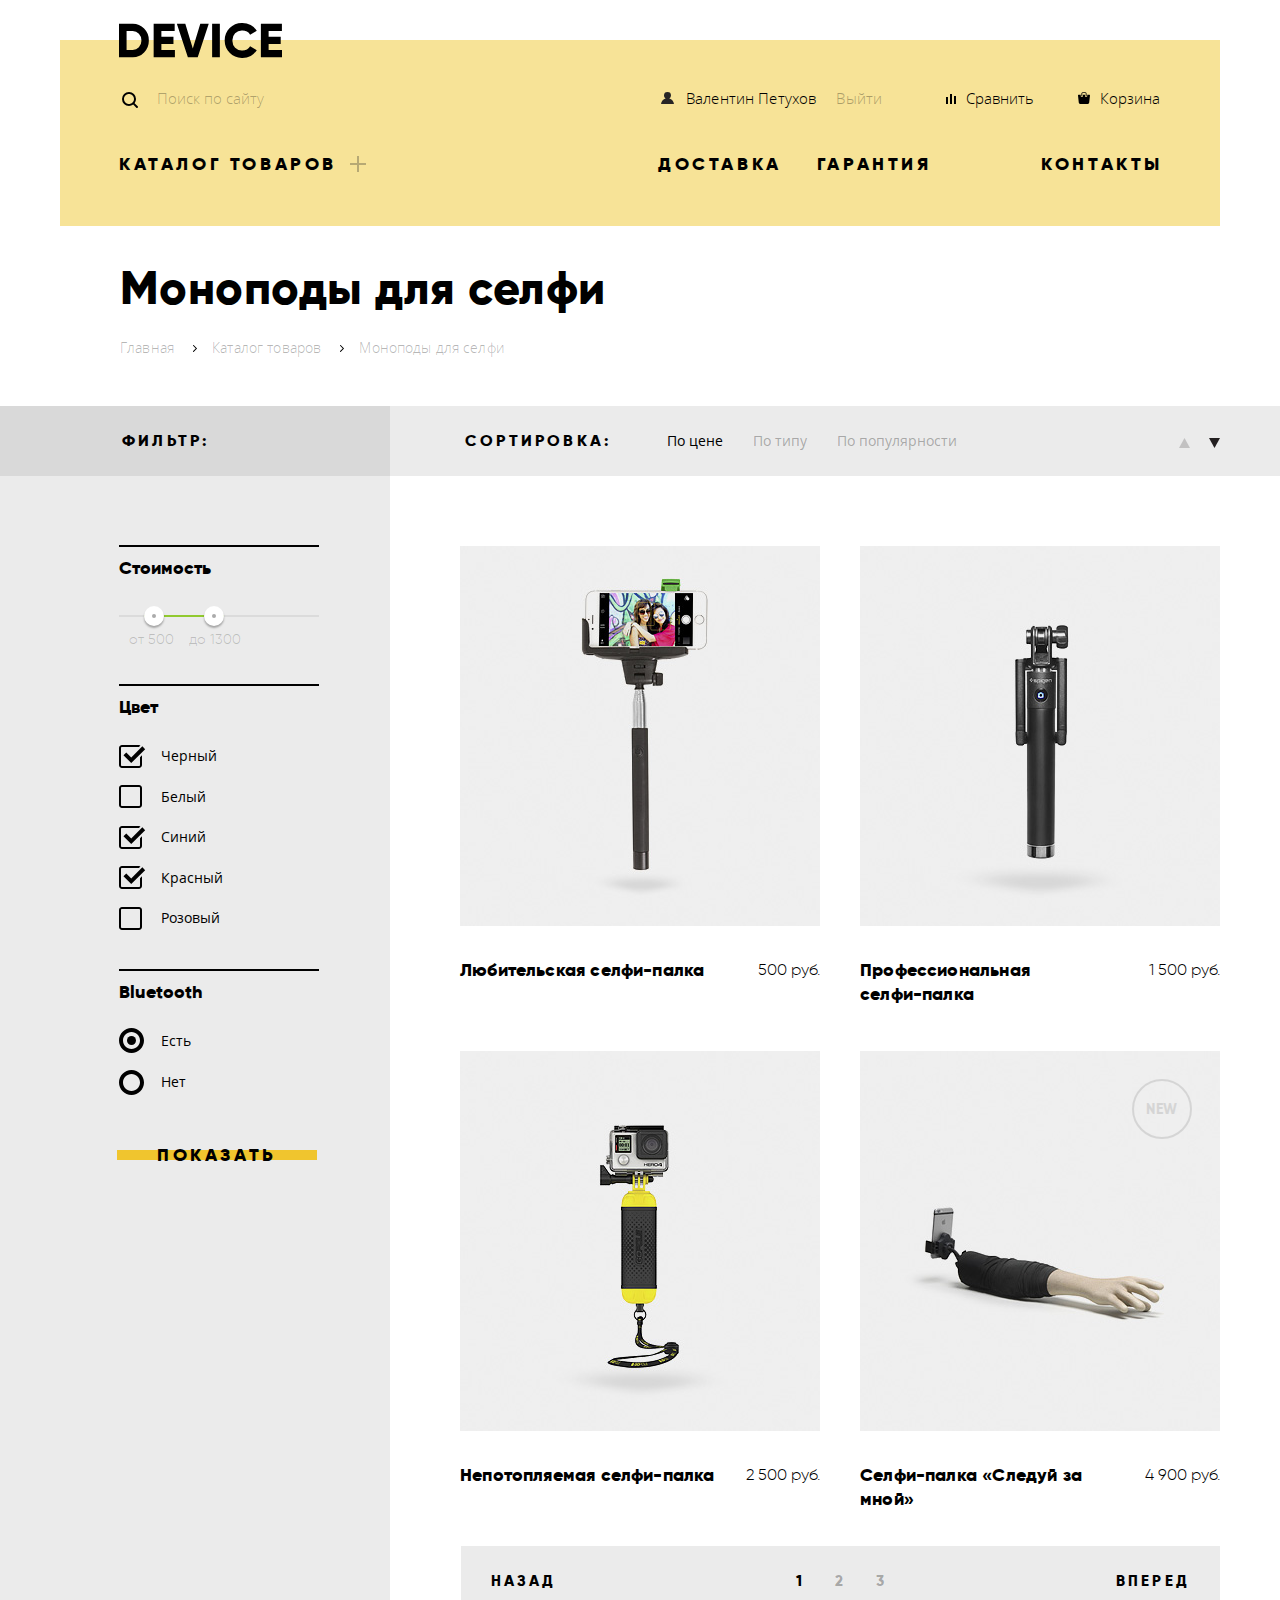
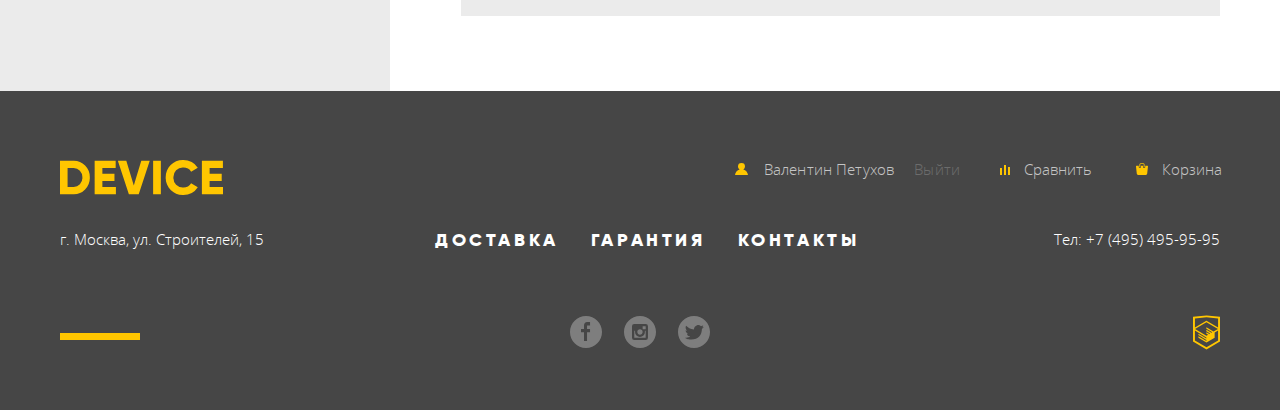
==== commit 681a6f61: "second_final" ====
--- a/catalog.html
+++ b/catalog.html
@@ -21,8 +21,8 @@
 					<h2 class="visually-hidden">Меню</h2>
 					<!-- Поиск -->
 					<form class="search" action="https://echo.htmlacademy.ru" method="GET">
-						<input class="search__input" name="search-field" type="text" placeholder="Поиск по сайту">
-						<button class="search__button" type="submit">Найти</button>
+						<input class="search__input" name="search-field" type="text" placeholder="Поиск по сайту"><!--
+					 --><button class="search__button" type="submit">Найти</button>
 					</form>
 
 					<!-- Блок пользователя -->
